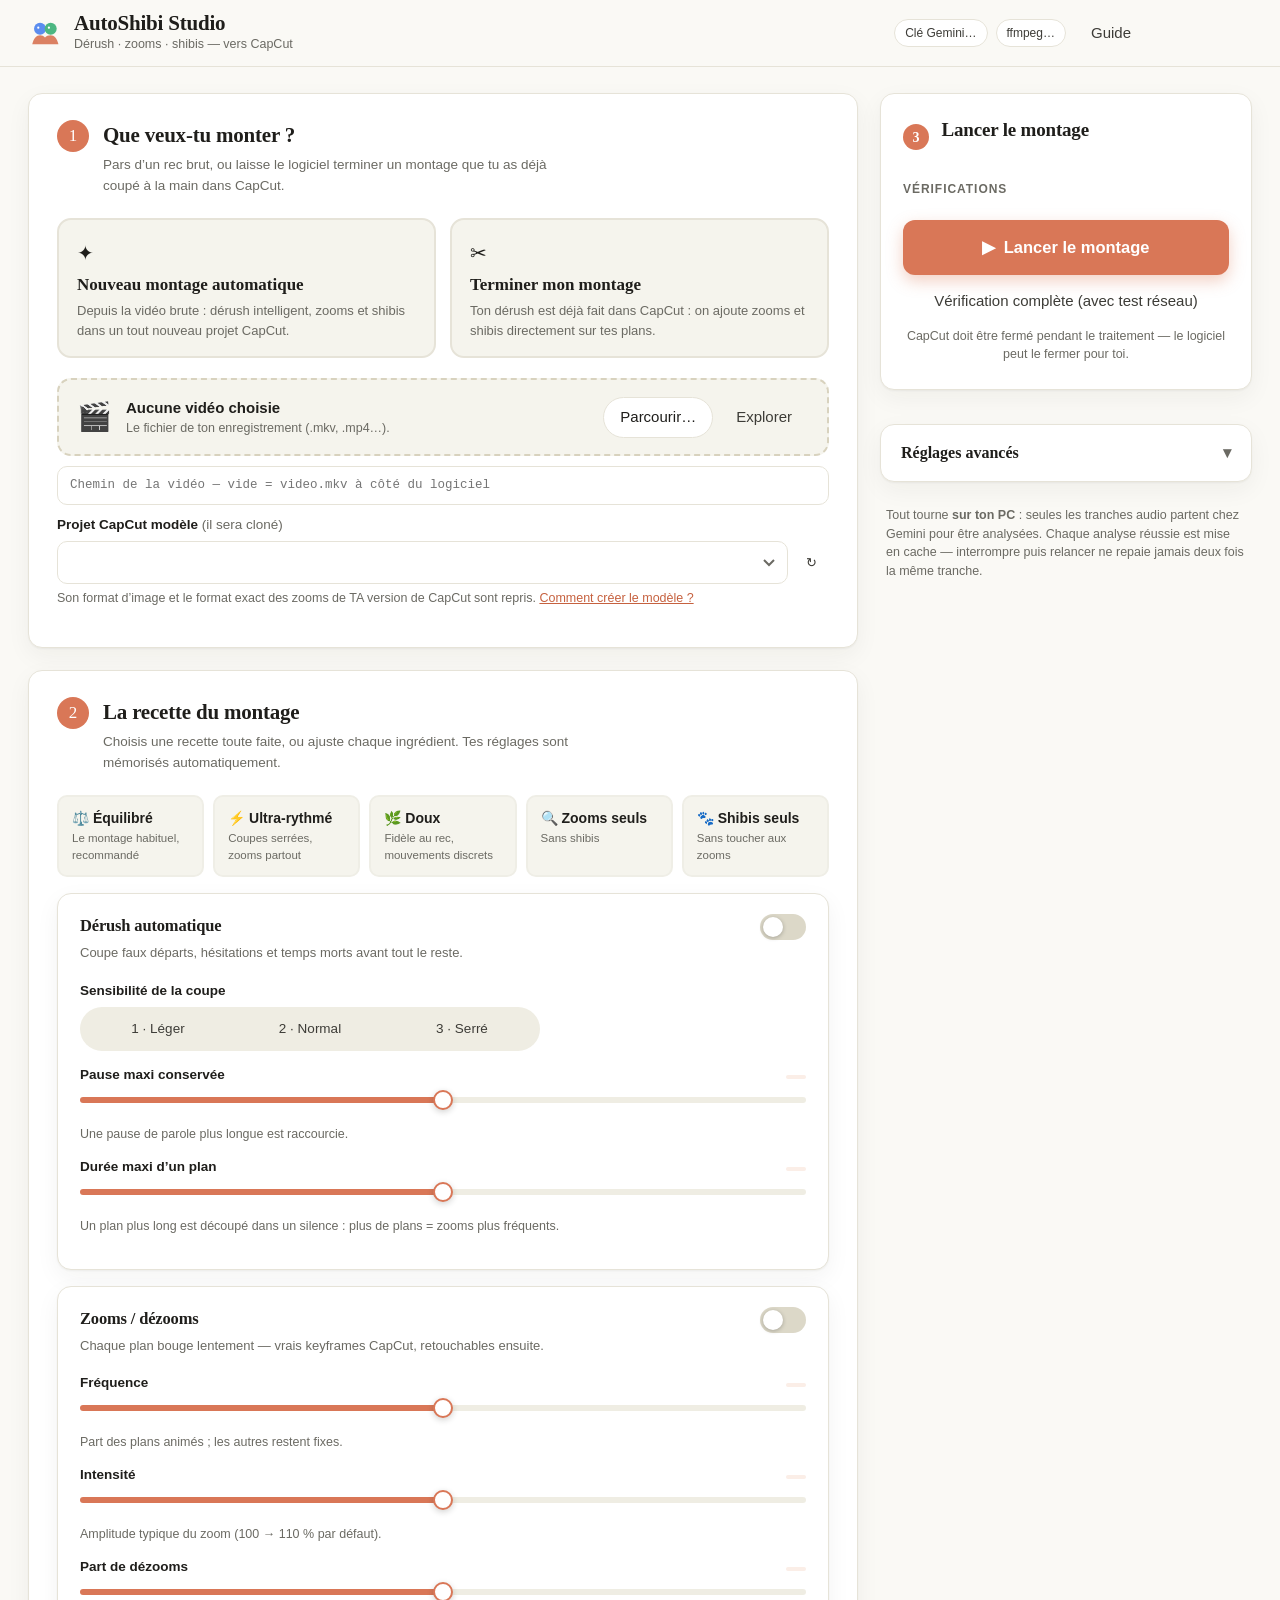
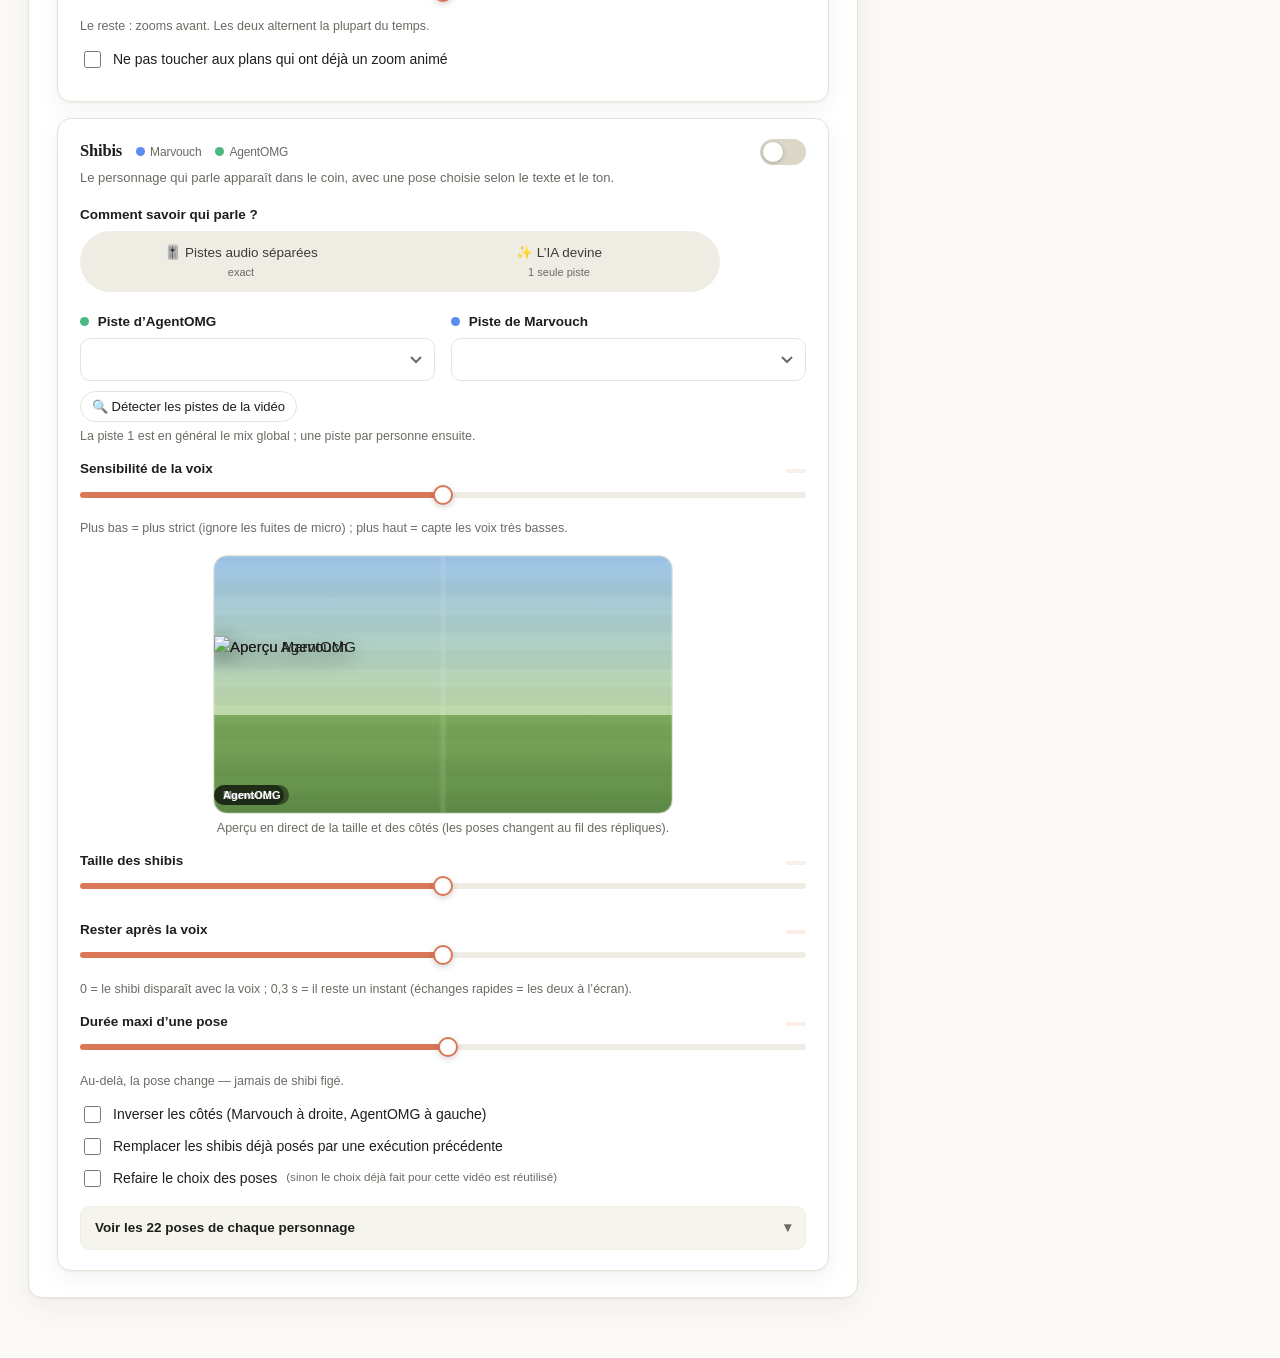
==== index.html @ b1471148 "Add files via upload" ====
<!DOCTYPE html>
<html lang="fr">
<head>
<meta charset="utf-8">
<meta name="viewport" content="width=device-width, initial-scale=1">
<title>AutoShibi Studio — Montage automatique CapCut</title>
<link rel="stylesheet" href="app.css">
</head>
<body>

<header class="topbar">
  <div class="brand">
    <div class="logo" aria-hidden="true">
      <svg viewBox="0 0 48 48" width="34" height="34">
        <circle cx="17" cy="18" r="8.5" fill="#5B8DEF"/>
        <circle cx="32" cy="18" r="8.5" fill="#4CB782"/>
        <path d="M6 40c2-9 6-13 11-13 3 0 5 1.2 7 3.4C26 28.2 28.4 27 32 27c5 0 9 4 11 13z" fill="#D97757" opacity=".92"/>
        <circle cx="14.5" cy="16.5" r="1.6" fill="#fff"/><circle cx="29.5" cy="16.5" r="1.6" fill="#fff"/>
      </svg>
    </div>
    <div>
      <h1>AutoShibi Studio</h1>
      <p>Dérush · zooms · shibis — vers CapCut</p>
    </div>
  </div>
  <div class="top-actions">
    <span id="pillDemo" class="pill pill-demo" hidden>◆ Mode démo — aperçu</span>
    <span id="pillKey" class="pill">Clé Gemini…</span>
    <span id="pillFfmpeg" class="pill">ffmpeg…</span>
    <button id="btnGuide" class="btn btn-ghost" type="button">Guide</button>
    <span id="savedHint" class="saved-hint" aria-live="polite"></span>
  </div>
</header>

<!-- ============================ VUE CONFIGURATION ============================ -->
<main id="viewSetup" class="layout">
  <div class="col-main">

    <!-- Étape 1 · Source -->
    <section class="step card-in">
      <div class="step-head"><span class="step-num">1</span>
        <div><h2>Que veux-tu monter&nbsp;?</h2>
        <p class="step-sub">Pars d’un rec brut, ou laisse le logiciel terminer un montage que tu as déjà coupé à la main dans CapCut.</p></div>
      </div>

      <div class="mode-cards" role="radiogroup" aria-label="Mode">
        <button type="button" class="mode-card" id="modeGenerate" role="radio">
          <span class="mode-ico">✦</span>
          <span class="mode-title">Nouveau montage automatique</span>
          <span class="mode-desc">Depuis la vidéo brute&nbsp;: dérush intelligent, zooms et shibis dans un tout nouveau projet CapCut.</span>
          <span class="mode-check">✓</span>
        </button>
        <button type="button" class="mode-card" id="modeEdit" role="radio">
          <span class="mode-ico">✂</span>
          <span class="mode-title">Terminer mon montage</span>
          <span class="mode-desc">Ton dérush est déjà fait dans CapCut&nbsp;: on ajoute zooms et shibis directement sur tes plans.</span>
          <span class="mode-check">✓</span>
        </button>
      </div>

      <!-- mode génération -->
      <div id="srcGenerate" class="source-panel">
        <div id="dropVideo" class="dropzone" tabindex="0">
          <div class="dz-ico">🎬</div>
          <div class="dz-body">
            <div id="videoName" class="dz-name">Aucune vidéo choisie</div>
            <div id="videoMeta" class="dz-meta">Le fichier de ton enregistrement (.mkv, .mp4…).</div>
          </div>
          <div class="dz-actions">
            <button type="button" class="btn btn-secondary" id="btnPickVideo">Parcourir…</button>
            <button type="button" class="btn btn-ghost" id="btnBrowseVideo">Explorer</button>
          </div>
        </div>
        <input id="inVideo" class="path-input mono" type="text" placeholder="Chemin de la vidéo — vide = video.mkv à côté du logiciel" spellcheck="false">
        <div class="field-row">
          <div class="field grow">
            <label for="selTemplate">Projet CapCut modèle <span class="opt">(il sera cloné)</span></label>
            <div class="with-btn"><select id="selTemplate"></select>
              <button type="button" class="btn btn-small btn-ghost" id="btnRefreshTpl" title="Rafraîchir la liste">↻</button></div>
            <p class="hint">Son format d’image et le format exact des zooms de TA version de CapCut sont repris. <a href="#" id="linkTemplateGuide">Comment créer le modèle&nbsp;?</a></p>
          </div>
        </div>
      </div>

      <!-- mode édition -->
      <div id="srcEdit" class="source-panel" hidden>
        <div class="field">
          <label>Ton projet CapCut déjà monté</label>
          <div class="with-btn">
            <input id="projSearch" type="search" placeholder="Rechercher un projet…" class="grow">
            <button type="button" class="btn btn-small btn-ghost" id="btnRefreshProjects" title="Rafraîchir la liste">↻</button>
          </div>
        </div>
        <div id="projectList" class="project-list" role="listbox" aria-label="Projets CapCut"></div>
        <p id="projectInfo" class="proj-info"></p>

        <label class="switch-row">
          <span class="switch"><input type="checkbox" id="swCopy"><span></span></span>
          <span><strong>Travailler sur une copie</strong><br><small id="copyHint">Ton projet d’origine n’est pas touché&nbsp;: le résultat est un nouveau projet «&nbsp;-AutoShibi-&nbsp;».</small></span>
        </label>

        <div class="field-row">
          <div class="field grow">
            <label for="selTemplateEdit">Projet modèle <span class="opt">(facultatif)</span></label>
            <select id="selTemplateEdit"></select>
            <p class="hint">Copie le format exact des zooms si ton projet n’a encore aucun keyframe d’échelle.</p>
          </div>
          <div class="field grow">
            <label for="inVideoEdit">Vidéo source <span class="opt">(facultatif)</span></label>
            <div class="with-btn"><input id="inVideoEdit" class="mono grow" type="text" placeholder="Vide = détectée depuis le projet" spellcheck="false">
              <button type="button" class="btn btn-small btn-secondary" id="btnPickVideoEdit">Parcourir…</button></div>
          </div>
        </div>
      </div>
    </section>

    <!-- Étape 2 · Recette -->
    <section class="step card-in">
      <div class="step-head"><span class="step-num">2</span>
        <div><h2>La recette du montage</h2>
        <p class="step-sub">Choisis une recette toute faite, ou ajuste chaque ingrédient. Tes réglages sont mémorisés automatiquement.</p></div>
      </div>

      <div id="presetRow" class="preset-row">
        <button type="button" data-preset="equilibre" class="preset"><strong>⚖️ Équilibré</strong><small>Le montage habituel, recommandé</small></button>
        <button type="button" data-preset="rythme" class="preset"><strong>⚡ Ultra-rythmé</strong><small>Coupes serrées, zooms partout</small></button>
        <button type="button" data-preset="doux" class="preset"><strong>🌿 Doux</strong><small>Fidèle au rec, mouvements discrets</small></button>
        <button type="button" data-preset="zooms" class="preset"><strong>🔍 Zooms seuls</strong><small>Sans shibis</small></button>
        <button type="button" data-preset="shibis" class="preset"><strong>🐾 Shibis seuls</strong><small>Sans toucher aux zooms</small></button>
      </div>

      <!-- Dérush -->
      <div class="card" id="cardDerush">
        <div class="card-head">
          <div><h3>Dérush automatique</h3><p>Coupe faux départs, hésitations et temps morts avant tout le reste.</p></div>
          <label class="switch"><input type="checkbox" id="swDerush"><span></span></label>
        </div>
        <div class="card-body" id="bodyDerush">
          <div class="field">
            <label>Sensibilité de la coupe</label>
            <div class="segmented" id="segLevel">
              <button type="button" data-level="1">1 · Léger</button>
              <button type="button" data-level="2">2 · Normal</button>
              <button type="button" data-level="3">3 · Serré</button>
            </div>
            <p class="hint" id="levelHint"></p>
          </div>
          <div class="slider" data-slider>
            <div class="slider-top"><label for="rgMaxPause">Pause maxi conservée</label><output id="outMaxPause"></output></div>
            <input type="range" id="rgMaxPause" min="0.2" max="1.5" step="0.05">
            <p class="hint">Une pause de parole plus longue est raccourcie.</p>
          </div>
          <div class="slider" data-slider>
            <div class="slider-top"><label for="rgMaxShot">Durée maxi d’un plan</label><output id="outMaxShot"></output></div>
            <input type="range" id="rgMaxShot" min="3" max="15" step="0.5">
            <p class="hint">Un plan plus long est découpé dans un silence&nbsp;: plus de plans = zooms plus fréquents.</p>
          </div>
        </div>
      </div>

      <!-- Zooms -->
      <div class="card">
        <div class="card-head">
          <div><h3>Zooms / dézooms</h3><p>Chaque plan bouge lentement — vrais keyframes CapCut, retouchables ensuite.</p></div>
          <label class="switch"><input type="checkbox" id="swZoom"><span></span></label>
        </div>
        <div class="card-body" id="bodyZoom">
          <div class="slider" data-slider>
            <div class="slider-top"><label for="rgZoomCoverage">Fréquence</label><output id="outZoomCoverage"></output></div>
            <input type="range" id="rgZoomCoverage" min="0" max="1" step="0.05">
            <p class="hint">Part des plans animés&nbsp;; les autres restent fixes.</p>
          </div>
          <div class="slider" data-slider>
            <div class="slider-top"><label for="rgZoomIntensity">Intensité</label><output id="outZoomIntensity"></output></div>
            <input type="range" id="rgZoomIntensity" min="0" max="2" step="0.1">
            <p class="hint">Amplitude typique du zoom (100&nbsp;→&nbsp;110&nbsp;% par défaut).</p>
          </div>
          <div class="slider" data-slider>
            <div class="slider-top"><label for="rgZoomOut">Part de dézooms</label><output id="outZoomOut"></output></div>
            <input type="range" id="rgZoomOut" min="0" max="1" step="0.05">
            <p class="hint">Le reste&nbsp;: zooms avant. Les deux alternent la plupart du temps.</p>
          </div>
          <label class="check-row" id="rowKeepZoom"><input type="checkbox" id="chkKeepZoom"> Ne pas toucher aux plans qui ont déjà un zoom animé</label>
        </div>
      </div>

      <!-- Shibis -->
      <div class="card">
        <div class="card-head">
          <div><h3>Shibis <span class="who"><i class="dot dot-bleu"></i>Marvouch</span> <span class="who"><i class="dot dot-vert"></i>AgentOMG</span></h3>
          <p>Le personnage qui parle apparaît dans le coin, avec une pose choisie selon le texte et le ton.</p></div>
          <label class="switch"><input type="checkbox" id="swShibi"><span></span></label>
        </div>
        <div class="card-body" id="bodyShibi">
          <div class="field">
            <label>Comment savoir qui parle&nbsp;?</label>
            <div class="segmented grow" id="segSource">
              <button type="button" data-source="tracks">🎚️ Pistes audio séparées <small>exact</small></button>
              <button type="button" data-source="ai">✨ L’IA devine <small>1 seule piste</small></button>
            </div>
          </div>

          <div id="tracksPanel">
            <div class="field-row">
              <div class="field grow"><label for="selTrackOmg"><i class="dot dot-vert"></i> Piste d’AgentOMG</label>
                <select id="selTrackOmg"></select></div>
              <div class="field grow"><label for="selTrackMarv"><i class="dot dot-bleu"></i> Piste de Marvouch</label>
                <select id="selTrackMarv"></select></div>
            </div>
            <button type="button" class="btn btn-secondary btn-small" id="btnDetectTracks">🔍 Détecter les pistes de la vidéo</button>
            <div id="trackLevels" class="track-levels"></div>
            <p class="hint" id="tracksHint">La piste 1 est en général le mix global&nbsp;; une piste par personne ensuite.</p>
            <div class="slider" data-slider>
              <div class="slider-top"><label for="rgVad">Sensibilité de la voix</label><output id="outVad"></output></div>
              <input type="range" id="rgVad" min="12" max="40" step="1">
              <p class="hint">Plus bas = plus strict (ignore les fuites de micro)&nbsp;; plus haut = capte les voix très basses.</p>
            </div>
          </div>

          <div class="stage-wrap">
            <div class="stage" id="stage">
              <div class="stage-game"></div>
              <img id="stageMarv" class="stage-shibi" alt="Aperçu Marvouch">
              <img id="stageOmg" class="stage-shibi" alt="Aperçu AgentOMG">
              <span class="stage-name" id="stageNameMarv">Marvouch</span>
              <span class="stage-name" id="stageNameOmg">AgentOMG</span>
            </div>
            <p class="hint center">Aperçu en direct de la taille et des côtés (les poses changent au fil des répliques).</p>
          </div>

          <div class="slider" data-slider>
            <div class="slider-top"><label for="rgShibiScale">Taille des shibis</label><output id="outShibiScale"></output></div>
            <input type="range" id="rgShibiScale" min="0.5" max="1.5" step="0.05">
          </div>
          <div class="slider" data-slider>
            <div class="slider-top"><label for="rgLinger">Rester après la voix</label><output id="outLinger"></output></div>
            <input type="range" id="rgLinger" min="0" max="1" step="0.05">
            <p class="hint">0 = le shibi disparaît avec la voix&nbsp;; 0,3&nbsp;s = il reste un instant (échanges rapides = les deux à l’écran).</p>
          </div>
          <div class="slider" data-slider>
            <div class="slider-top"><label for="rgMaxHold">Durée maxi d’une pose</label><output id="outMaxHold"></output></div>
            <input type="range" id="rgMaxHold" min="1.5" max="8" step="0.1">
            <p class="hint">Au-delà, la pose change — jamais de shibi figé.</p>
          </div>
          <label class="check-row"><input type="checkbox" id="chkSwap"> Inverser les côtés (Marvouch à droite, AgentOMG à gauche)</label>
          <label class="check-row" id="rowReplace"><input type="checkbox" id="chkReplace"> Remplacer les shibis déjà posés par une exécution précédente</label>
          <label class="check-row"><input type="checkbox" id="chkRepick"> Refaire le choix des poses <small class="opt">(sinon le choix déjà fait pour cette vidéo est réutilisé)</small></label>

          <details class="accordion" id="galleryDetails">
            <summary>Voir les 22 poses de chaque personnage</summary>
            <div class="gallery-block"><h4><i class="dot dot-vert"></i> AgentOMG</h4><div id="galleryOmg" class="gallery"></div></div>
            <div class="gallery-block"><h4><i class="dot dot-bleu"></i> Marvouch</h4><div id="galleryMarv" class="gallery"></div></div>
          </details>
        </div>
      </div>
    </section>
  </div>

  <!-- Colonne de lancement -->
  <aside class="col-side">
    <div class="launch card-in">
      <h2><span class="step-num small">3</span> Lancer le montage</h2>
      <ul id="sumLines" class="sum-lines"></ul>
      <div id="estimateBox" class="estimate"></div>
      <h3 class="mini-title">Vérifications</h3>
      <ul id="preflightList" class="preflight"></ul>
      <button type="button" id="btnRun" class="btn btn-primary btn-big">▶&ensp;Lancer le montage</button>
      <button type="button" id="btnCheck" class="btn btn-ghost w_full">Vérification complète (avec test réseau)</button>
      <p class="hint center">CapCut doit être fermé pendant le traitement — le logiciel peut le fermer pour toi.</p>
    </div>

    <details class="card advanced card-in" id="advancedCard">
      <summary>Réglages avancés</summary>
      <div class="adv-body">
        <div class="field">
          <label for="inApiKey">Clé API Gemini</label>
          <div class="with-btn"><input id="inApiKey" class="grow mono" type="password" placeholder="Colle ta clé (aistudio.google.com/apikey)" autocomplete="off">
            <button type="button" class="btn btn-small btn-ghost" id="btnShowKey">Afficher</button></div>
          <p class="hint" id="keyHint">Enregistrée dans .env sur ton PC uniquement, jamais envoyée ailleurs qu’à Google.</p>
        </div>
        <div class="field">
          <label for="inProjectsDir">Dossier des projets CapCut</label>
          <div class="with-btn"><input id="inProjectsDir" class="grow mono" type="text" placeholder="Vide = détecté automatiquement" spellcheck="false">
            <button type="button" class="btn btn-small btn-secondary" id="btnPickDir">Parcourir…</button></div>
          <p class="hint" id="projectsDirHint"></p>
        </div>
        <div class="slider" data-slider>
          <div class="slider-top"><label for="rgWorkers">Requêtes Gemini en parallèle</label><output id="outWorkers"></output></div>
          <input type="range" id="rgWorkers" min="1" max="6" step="1">
          <p class="hint">Plus = plus vite. Baisse si Gemini répond «&nbsp;429 / quota&nbsp;».</p>
        </div>
        <label class="check-row"><input type="checkbox" id="chkClose"> Fermer CapCut automatiquement</label>
        <label class="check-row"><input type="checkbox" id="chkOpen"> Rouvrir CapCut à la fin</label>
        <label class="check-row"><input type="checkbox" id="chkFresh"> Tout refaire <small class="opt">(vider le cache de cette vidéo au lancement)</small></label>
        <div class="adv-actions">
          <button type="button" class="btn btn-small btn-secondary" id="btnClearCache">Vider le cache de la vidéo</button>
          <button type="button" class="btn btn-small btn-ghost" id="btnOpenBase">Ouvrir le dossier du logiciel</button>
        </div>
      </div>
    </details>

    <p class="footnote">Tout tourne <strong>sur ton PC</strong>&nbsp;: seules les tranches audio partent chez Gemini pour être analysées. Chaque analyse réussie est mise en cache — interrompre puis relancer ne repaie jamais deux fois la même tranche.</p>
  </aside>
</main>

<!-- ============================ VUE EXÉCUTION ============================ -->
<main id="viewRun" class="layout run-layout" hidden>
  <div class="col-main">
    <section class="step">
      <div class="run-head">
        <div>
          <h2 id="runTitle">Montage en cours…</h2>
          <p class="step-sub" id="runSubtitle">Tu peux laisser travailler&nbsp;: ferme même l’onglet, le montage continue.</p>
        </div>
        <div class="run-chips">
          <span class="chip">⏱ <b id="chipElapsed">0:00</b></span>
          <span class="chip" id="chipEtaWrap">Reste <b id="chipEta">~</b></span>
          <span class="chip"><i id="liveDot" class="live-dot"></i><b id="chipActivity">en direct</b></span>
        </div>
      </div>

      <div class="big-progress"><div id="bigBar" class="big-bar"></div><span id="bigPct">0&nbsp;%</span></div>
      <ol id="stageList" class="stages"></ol>

      <div id="donePanel" class="done-panel" hidden>
        <svg class="check-anim" viewBox="0 0 52 52"><circle cx="26" cy="26" r="24"/><path d="M15 27l7.5 7.5L37 19"/></svg>
        <h3 id="doneTitle">Montage terminé 🎉</h3>
        <p id="doneText"></p>
        <div id="doneStats" class="stats-grid"></div>
        <div class="done-actions">
          <button type="button" class="btn btn-primary" id="btnOpenCapcutDone">Ouvrir CapCut</button>
          <button type="button" class="btn btn-secondary" id="btnOpenProjectDone">Ouvrir le dossier du projet</button>
          <button type="button" class="btn btn-ghost" id="btnAgainDone">Nouveau montage</button>
        </div>
      </div>

      <div id="errorPanel" class="error-panel" hidden>
        <h3 id="errorTitle">Ça s’est arrêté</h3>
        <p id="errorText"></p>
        <p class="hint">Rien n’est perdu&nbsp;: tout ce qui a déjà été analysé est en cache. Corrige le souci puis relance, ça reprend là où ça s’est arrêté.</p>
        <details class="accordion"><summary>Détail technique</summary><pre id="errorDetail" class="mono"></pre></details>
        <div class="done-actions">
          <button type="button" class="btn btn-primary" id="btnRetry">↩ Revenir aux réglages et réessayer</button>
        </div>
      </div>

      <div class="run-actions">
        <button type="button" class="btn btn-danger" id="btnCancel">■&ensp;Arrêter</button>
        <button type="button" class="btn btn-ghost" id="btnBackSetup" hidden>← Revenir aux réglages</button>
        <span class="hint" id="cancelHint">Arrêter est propre&nbsp;: le travail déjà fait est conservé en cache.</span>
      </div>
    </section>
  </div>

  <aside class="col-side">
    <div class="card side-card">
      <h3>En ce moment</h3>
      <ul id="liveTasks" class="live-tasks"></ul>
      <p class="hint" id="noTaskHint">Les appels à Gemini et les traitements ffmpeg en cours s’affichent ici, avec leur chronomètre.</p>
    </div>
    <div class="card side-card journal-card">
      <div class="journal-head">
        <h3>Journal</h3>
        <label class="check-row tiny"><input type="checkbox" id="chkAutoscroll" checked> Suivre</label>
        <button type="button" class="btn btn-ghost btn-small" id="btnCopyLog">Copier</button>
      </div>
      <div id="journal" class="journal"></div>
    </div>
  </aside>
</main>

<!-- ============================ MODALES ============================ -->
<div id="browseModal" class="modal-back" hidden>
  <div class="modal" role="dialog" aria-label="Choisir un fichier vidéo">
    <div class="modal-head"><h3>Choisir la vidéo du rec</h3><button class="btn btn-ghost btn-small modal-x" data-close>✕</button></div>
    <div id="browseRoots" class="browse-roots"></div>
    <div class="browse-path"><button type="button" class="btn btn-small btn-ghost" id="btnBrowseUp">↑ Dossier parent</button><span id="browsePath" class="mono"></span></div>
    <div id="browseList" class="browse-list"></div>
    <div class="modal-foot"><span class="hint">Clique un dossier pour l’ouvrir, une vidéo pour la choisir.</span>
      <button type="button" class="btn btn-secondary" data-close>Annuler</button></div>
  </div>
</div>

<div id="helpModal" class="modal-back" hidden>
  <div class="modal guide" role="dialog" aria-label="Guide">
    <div class="modal-head"><h3>Guide rapide</h3><button class="btn btn-ghost btn-small modal-x" data-close>✕</button></div>
    <div class="guide-body">
      <h4>Le projet CapCut « modèle » (une seule fois, ≈ 3 minutes)</h4>
      <p>Le logiciel clone ce projet&nbsp;: il y reprend le format d’image et surtout <strong>le format exact des keyframes de TA version de CapCut</strong>. Sans lui, pas de zooms animés fiables.</p>
      <ol>
        <li>CapCut → nouveau projet, choisis le <strong>format voulu</strong> (16:9, 9:16…).</li>
        <li>Importe n’importe quelle vidéo, pose-la sur la piste principale <strong>en un seul clip, sans coupe</strong>.</li>
        <li>Sélectionne le clip, active le keyframe «&nbsp;Échelle&nbsp;»&nbsp;: au début un keyframe à <strong>100&nbsp;%</strong>, à la fin une échelle de <strong>110&nbsp;%</strong>.</li>
        <li>Nomme le projet <strong>AutoShibi-V4</strong>.</li>
        <li>Reviens à l’accueil et <strong>ferme CapCut</strong>.</li>
      </ol>
      <h4>Les deux modes</h4>
      <p><strong>Nouveau montage</strong>&nbsp;: dérush + zooms + shibis depuis le rec brut, dans un nouveau projet cloné du modèle.<br>
      <strong>Terminer mon montage</strong>&nbsp;: tu as déjà coupé à la main dans CapCut — on ajoute zooms et shibis sur TES plans (même en désordre), sur 2 nouvelles pistes, avec sauvegarde avant. Relancer remplace les anciens shibis.</p>
      <h4>Qui parle&nbsp;?</h4>
      <p>Avec les <strong>pistes audio séparées</strong> de ton rec (une par personne), le logiciel <em>sait</em> qui parle — aucun shibi inversé, et les deux s’affichent ensemble quand ils parlent en même temps. Sans pistes séparées, Gemini devine (moins fiable).</p>
      <h4>Si quelque chose coince</h4>
      <ul>
        <li><strong>Zooms figés</strong> → le modèle n’a pas son keyframe d’exemple (étape 3 ci-dessus).</li>
        <li><strong>Shibis inversés</strong> → échange les numéros de pistes des deux personnages.</li>
        <li><strong>Un shibi sans voix</strong> → fuite du micro voisin&nbsp;: baisse «&nbsp;Sensibilité de la voix&nbsp;» (ex. 20). Voix douce manquée&nbsp;: monte-la (ex. 30).</li>
        <li><strong>429 / quota Gemini</strong> → le logiciel patiente et change de modèle tout seul&nbsp;; tu peux aussi baisser les requêtes parallèles (Avancé).</li>
        <li><strong>Annuler une modification</strong> → recopie les fichiers du dossier <span class="mono">_autoshibi_backups</span> dans le projet (CapCut fermé), ou travaille sur une copie.</li>
      </ul>
    </div>
    <div class="modal-foot"><span></span><button type="button" class="btn btn-primary" data-close>Compris&nbsp;!</button></div>
  </div>
</div>

<div id="toasts" class="toasts" aria-live="polite"></div>

<script src="app.js"></script>
</body>
</html>
---- app.css ----
/* AutoShibi Studio 2 — thème clair « Claude » : crème chaud, clay, serif éditorial */
:root{
  --bg:#FAF9F5; --surface:#FFFFFF; --surface-2:#F5F4ED; --surface-3:#EFEDE3;
  --ink:#1F1E1B; --ink-2:#3D3C37; --muted:#6B6A63; --line:#E6E3D8; --line-soft:#EFEEE6;
  --accent:#D97757; --accent-2:#C6613F; --accent-soft:#FBEEE7;
  --ok:#2F7D4F; --ok-soft:#E9F4ED; --warn:#A9711A; --warn-soft:#FBF3E0;
  --err:#B3261E; --err-soft:#FBECEA;
  --bleu:#5B8DEF; --vert:#4CB782;
  --radius:14px; --radius-s:10px;
  --shadow:0 1px 2px rgba(31,30,27,.05), 0 8px 24px rgba(31,30,27,.05);
  --shadow-lg:0 12px 40px rgba(31,30,27,.14);
  --serif:"Iowan Old Style", Georgia, "Times New Roman", serif;
  --sans:-apple-system, "Segoe UI", Roboto, "Helvetica Neue", Arial, sans-serif;
  --mono:ui-monospace, "Cascadia Code", Consolas, "SF Mono", monospace;
  --shibi-scale:1;
}
*{box-sizing:border-box}
html{scroll-behavior:smooth}
body{margin:0;background:var(--bg);color:var(--ink);font-family:var(--sans);font-size:15px;line-height:1.5;
  -webkit-font-smoothing:antialiased}
h1,h2,h3{font-family:var(--serif);font-weight:600;letter-spacing:-.01em;margin:0}
h2{font-size:21px} h3{font-size:16.5px}
p{margin:4px 0}
button,input,select,textarea{font:inherit;color:inherit}
.mono{font-family:var(--mono);font-size:12.5px}
a{color:var(--accent-2)}
[hidden]{display:none !important}
.opt{color:var(--muted);font-weight:400}
.hint{color:var(--muted);font-size:12.5px;line-height:1.45;margin-top:5px}
.hint.center{text-align:center}
::selection{background:#F3D9CE}

/* ---------- barre supérieure ---------- */
.topbar{position:sticky;top:0;z-index:40;display:flex;justify-content:space-between;align-items:center;gap:16px;
  padding:12px 28px;background:rgba(250,249,245,.88);backdrop-filter:blur(10px);border-bottom:1px solid var(--line)}
.brand{display:flex;gap:12px;align-items:center}
.logo{display:flex}
.brand h1{font-size:21px;line-height:1.1}
.brand p{margin:0;color:var(--muted);font-size:12.5px}
.top-actions{display:flex;gap:8px;align-items:center;flex-wrap:wrap;justify-content:flex-end}
.pill{font-size:12px;padding:4px 10px;border:1px solid var(--line);border-radius:999px;background:var(--surface);color:var(--ink-2)}
.pill.ok{border-color:#BFE0CC;background:var(--ok-soft);color:var(--ok)}
.pill.ko{border-color:#F2C4C0;background:var(--err-soft);color:var(--err)}
.pill-demo{border-color:#EBD3B8;background:#FDF6E9;color:#8A5A13}
.saved-hint{font-size:12px;color:var(--ok);opacity:0;transition:opacity .4s;min-width:96px;text-align:right}
.saved-hint.show{opacity:1}

/* ---------- boutons ---------- */
.btn{display:inline-flex;align-items:center;justify-content:center;gap:6px;border:1px solid transparent;
  border-radius:999px;padding:8px 16px;cursor:pointer;background:var(--surface);font-weight:500;
  transition:transform .12s ease, background .15s, box-shadow .15s, border-color .15s;text-decoration:none}
.btn:hover{transform:translateY(-1px)}
.btn:active{transform:translateY(0)}
.btn:disabled{opacity:.5;cursor:not-allowed;transform:none}
.btn-primary{background:var(--accent);color:#fff;box-shadow:0 6px 16px rgba(217,119,87,.35)}
.btn-primary:hover{background:var(--accent-2)}
.btn-secondary{background:var(--surface);border-color:var(--line)}
.btn-secondary:hover{background:var(--surface-2)}
.btn-ghost{background:transparent;color:var(--ink-2)}
.btn-ghost:hover{background:var(--surface-3)}
.btn-danger{background:var(--err-soft);color:var(--err);border-color:#F2C4C0}
.btn-danger:hover{background:#F8DCD9}
.btn-big{width:100%;padding:14px 20px;font-size:16.5px;font-weight:600;border-radius:12px;margin-top:14px}
.btn-small{padding:5px 11px;font-size:13px}
.w_full{width:100%;margin-top:6px}

/* ---------- mise en page ---------- */
.layout{display:grid;grid-template-columns:minmax(0,1fr) 372px;gap:22px;max-width:1280px;
  margin:0 auto;padding:26px 28px 60px;align-items:start}
.col-main{display:flex;flex-direction:column;gap:22px;min-width:0}
.col-side{display:flex;flex-direction:column;gap:18px;position:sticky;top:84px}
@media (max-width:1020px){.layout{grid-template-columns:1fr}.col-side{position:static}}
.step,.launch,.card{background:var(--surface);border:1px solid var(--line);border-radius:var(--radius);
  box-shadow:var(--shadow)}
.step{padding:26px 28px}
@keyframes rise{from{opacity:0;transform:translateY(10px)}to{opacity:1;transform:none}}
.card-in{animation:rise .55s ease both}
.col-main .step:nth-child(2){animation-delay:.08s}
.col-side .card-in:nth-child(2){animation-delay:.14s}
.step-head{display:flex;gap:14px;margin-bottom:18px}
.step-num{flex:none;width:32px;height:32px;border-radius:50%;background:var(--accent);color:#fff;
  display:flex;align-items:center;justify-content:center;font-family:var(--serif);font-size:17px}
.step-num.small{width:26px;height:26px;font-size:14px;display:inline-flex;vertical-align:-6px;margin-right:8px}
.step-sub{color:var(--muted);font-size:13.5px;max-width:62ch}

/* ---------- modes ---------- */
.mode-cards{display:grid;grid-template-columns:1fr 1fr;gap:14px;margin-bottom:20px}
@media (max-width:700px){.mode-cards{grid-template-columns:1fr}}
.mode-card{position:relative;text-align:left;background:var(--surface-2);border:2px solid var(--line);
  border-radius:var(--radius);padding:18px 18px 16px;cursor:pointer;display:flex;flex-direction:column;gap:4px;
  transition:border-color .18s, background .18s, transform .15s}
.mode-card:hover{transform:translateY(-2px);border-color:#D8D2BE}
.mode-card.active{border-color:var(--accent);background:var(--accent-soft)}
.mode-ico{font-size:20px}
.mode-title{font-family:var(--serif);font-size:17px;font-weight:600}
.mode-desc{color:var(--muted);font-size:13px}
.mode-check{position:absolute;top:12px;right:12px;width:24px;height:24px;border-radius:50%;background:var(--accent);
  color:#fff;display:flex;align-items:center;justify-content:center;font-size:14px;opacity:0;transform:scale(.5);
  transition:all .2s cubic-bezier(.34,1.56,.64,1)}
.mode-card.active .mode-check{opacity:1;transform:scale(1)}
.source-panel{animation:rise .35s ease both}

/* ---------- dropzone vidéo ---------- */
.dropzone{display:flex;gap:14px;align-items:center;border:2px dashed #D8D2BE;border-radius:var(--radius);
  padding:16px 18px;background:var(--surface-2);transition:border-color .15s, background .15s;cursor:pointer}
.dropzone:hover,.dropzone:focus-visible{border-color:var(--accent);background:var(--accent-soft);outline:none}
.dz-ico{font-size:28px}
.dz-body{flex:1;min-width:0}
.dz-name{font-weight:600;overflow:hidden;text-overflow:ellipsis;white-space:nowrap}
.dz-meta{color:var(--muted);font-size:12.5px}
.dz-actions{display:flex;gap:6px;flex-wrap:wrap}
.path-input{width:100%;margin-top:10px}

/* ---------- champs ---------- */
input[type=text],input[type=search],input[type=password],select{
  background:var(--surface);border:1px solid var(--line);border-radius:var(--radius-s);padding:9px 12px;
  transition:border-color .15s, box-shadow .15s;min-width:0}
input[type=text]:focus,input[type=search]:focus,input[type=password]:focus,select:focus{
  outline:none;border-color:var(--accent);box-shadow:0 0 0 3px rgba(217,119,87,.18)}
select{appearance:none;background-image:url("data:image/svg+xml,%3Csvg xmlns='http://www.w3.org/2000/svg' width='12' height='8'%3E%3Cpath d='M1 1l5 5 5-5' fill='none' stroke='%236B6A63' stroke-width='2'/%3E%3C/svg%3E");
  background-repeat:no-repeat;background-position:right 12px center;padding-right:34px;width:100%;cursor:pointer}
.field{margin:10px 0}
.field label{display:block;font-weight:600;font-size:13.5px;margin-bottom:6px}
.field input{width:100%}
.field-row{display:flex;gap:16px;flex-wrap:wrap}
.field.grow,.with-btn .grow{flex:1}
.with-btn{display:flex;gap:6px;align-items:stretch}
.with-btn select,.with-btn input{flex:1}

/* projets */
.project-list{display:flex;flex-direction:column;gap:8px;max-height:264px;overflow:auto;margin-top:6px;padding:2px}
.proj-item{display:flex;justify-content:space-between;gap:12px;align-items:center;text-align:left;width:100%;
  background:var(--surface-2);border:2px solid var(--line-soft);border-radius:var(--radius-s);padding:10px 14px;
  cursor:pointer;transition:border-color .15s, background .15s}
.proj-item:hover{border-color:#D8D2BE}
.proj-item.active{border-color:var(--accent);background:var(--accent-soft)}
.proj-item .p-name{font-weight:600;overflow:hidden;text-overflow:ellipsis;white-space:nowrap}
.proj-item .p-date{color:var(--muted);font-size:12px;flex:none}
.proj-info{margin-top:10px;font-size:13.5px;background:var(--ok-soft);border:1px solid #CFE8D8;color:#235C3B;
  border-radius:var(--radius-s);padding:9px 12px}
.proj-info.warn{background:var(--warn-soft);border-color:#EBD9AE;color:#7A5510}
.proj-info:empty{display:none}
.empty-list{color:var(--muted);text-align:center;padding:18px;font-size:13.5px}

/* switches & checks */
.switch{position:relative;display:inline-flex;flex:none;cursor:pointer}
.switch input{opacity:0;width:0;height:0;position:absolute}
.switch span{width:46px;height:26px;border-radius:999px;background:#DCD8C8;transition:background .2s;position:relative}
.switch span::after{content:"";position:absolute;top:3px;left:3px;width:20px;height:20px;border-radius:50%;
  background:#fff;box-shadow:0 1px 4px rgba(0,0,0,.25);transition:left .22s cubic-bezier(.34,1.4,.64,1)}
.switch input:checked+span{background:var(--accent)}
.switch input:checked+span::after{left:23px}
.switch input:focus-visible+span{box-shadow:0 0 0 3px rgba(217,119,87,.3)}
.switch-row{display:flex;gap:12px;align-items:flex-start;background:var(--surface-2);border:1px solid var(--line-soft);
  border-radius:var(--radius-s);padding:12px 14px;margin:14px 0;cursor:pointer;font-size:14px}
.switch-row small{color:var(--muted)}
.check-row{display:flex;gap:9px;align-items:flex-start;cursor:pointer;margin:10px 0;font-size:14px}
.check-row input{width:17px;height:17px;margin-top:2px;accent-color:var(--accent);flex:none}
.check-row.tiny{font-size:12.5px;margin:0;align-items:center}
.check-row.tiny input{width:14px;height:14px;margin:0}

/* ---------- cartes ingrédients ---------- */
.card{padding:20px 22px;margin-top:16px}
.card-head{display:flex;justify-content:space-between;gap:16px;align-items:flex-start}
.card-head p{color:var(--muted);font-size:13px}
.card-body{margin-top:14px;animation:rise .3s ease both}
.card.off .card-body{opacity:.42;pointer-events:none;filter:saturate(.4)}
.card-body{transition:opacity .25s}
.who{font-size:12px;color:var(--muted);margin-left:10px;font-weight:400;font-family:var(--sans)}
.dot{display:inline-block;width:9px;height:9px;border-radius:50%;margin-right:5px;vertical-align:baseline}
.dot-bleu{background:var(--bleu)} .dot-vert{background:var(--vert)}

.preset-row{display:grid;grid-template-columns:repeat(auto-fit,minmax(128px,1fr));gap:9px;margin-bottom:6px}
.preset{display:flex;flex-direction:column;gap:1px;text-align:left;background:var(--surface-2);border:2px solid var(--line-soft);
  border-radius:var(--radius-s);padding:11px 13px;cursor:pointer;transition:all .15s}
.preset strong{font-size:14px}.preset small{color:var(--muted);font-size:11.5px}
.preset:hover{border-color:#D8D2BE;transform:translateY(-1px)}
.preset.active{border-color:var(--accent);background:var(--accent-soft)}

.segmented{display:flex;background:var(--surface-3);border-radius:999px;padding:4px;gap:4px;max-width:460px}
.segmented.grow{max-width:640px}
.segmented button{flex:1;border:0;background:transparent;border-radius:999px;padding:8px 10px;cursor:pointer;
  font-weight:500;font-size:13.5px;color:var(--ink-2);transition:all .18s}
.segmented button small{display:block;font-size:11px;color:var(--muted);font-weight:400}
.segmented button.active{background:var(--surface);color:var(--ink);box-shadow:0 2px 8px rgba(31,30,27,.12)}

/* sliders */
.slider{margin:14px 0}
.slider-top{display:flex;justify-content:space-between;align-items:baseline}
.slider-top label{font-weight:600;font-size:13.5px}
.slider output{font-weight:700;color:var(--accent-2);font-size:13.5px;background:var(--accent-soft);
  border-radius:999px;padding:2px 10px}
input[type=range]{-webkit-appearance:none;appearance:none;width:100%;height:26px;background:transparent;cursor:pointer;margin:2px 0}
input[type=range]::-webkit-slider-runnable-track{height:6px;border-radius:999px;
  background:linear-gradient(to right,var(--accent) var(--fill,50%),var(--surface-3) var(--fill,50%))}
input[type=range]::-webkit-slider-thumb{-webkit-appearance:none;width:20px;height:20px;margin-top:-7px;border-radius:50%;
  background:#fff;border:2px solid var(--accent);box-shadow:0 2px 6px rgba(31,30,27,.2);transition:transform .12s}
input[type=range]:active::-webkit-slider-thumb{transform:scale(1.2)}
input[type=range]::-moz-range-track{height:6px;border-radius:999px;background:var(--surface-3)}
input[type=range]::-moz-range-progress{height:6px;border-radius:999px;background:var(--accent)}
input[type=range]::-moz-range-thumb{width:16px;height:16px;border-radius:50%;background:#fff;border:2px solid var(--accent)}

/* pistes */
.track-levels{display:flex;flex-direction:column;gap:7px;margin-top:12px}
.track-levels:empty{display:none}
.tl-row{display:grid;grid-template-columns:150px 1fr 128px;gap:10px;align-items:center;font-size:12.5px}
.tl-bar{height:10px;background:var(--surface-3);border-radius:999px;overflow:hidden}
.tl-fill{display:block;height:100%;border-radius:999px;background:linear-gradient(90deg,#E9B44C,var(--accent));width:0;transition:width .8s ease}
.tl-fill.voice{background:linear-gradient(90deg,#7FB3F7,var(--bleu))}
@keyframes shimmer{from{background-position:200% 0}to{background-position:-200% 0}}
.skeleton{height:14px;border-radius:7px;margin:8px 0;
  background:linear-gradient(90deg,var(--surface-3) 25%,#F8F7F1 50%,var(--surface-3) 75%);background-size:200% 100%;
  animation:shimmer 1.3s infinite}

/* aperçu scène shibi */
.stage-wrap{margin:18px auto 4px;max-width:460px}
.stage{position:relative;aspect-ratio:16/9;border-radius:var(--radius);overflow:hidden;border:1px solid var(--line);
  background:linear-gradient(180deg,#9DC4E8 0%,#BFD9A8 62%,#7CA95C 62%,#5E8C46 100%);box-shadow:inset 0 0 0 1px rgba(255,255,255,.2)}
.stage-game{position:absolute;inset:0;opacity:.5;
  background:
   linear-gradient(90deg,transparent 49%,rgba(255,255,255,.25) 50%,transparent 51%),
   repeating-linear-gradient(0deg,rgba(0,0,0,.05) 0 18px,transparent 18px 36px)}
.stage-shibi{position:absolute;bottom:-3%;height:calc(72% * var(--shibi-scale));max-height:96%;
  transition:height .35s ease, left .6s cubic-bezier(.4,0,.2,1), right .6s cubic-bezier(.4,0,.2,1), opacity .3s;
  filter:drop-shadow(0 6px 10px rgba(0,0,0,.35));object-fit:contain}
.stage-name{position:absolute;bottom:8px;font-size:11px;font-weight:700;color:#fff;background:rgba(0,0,0,.45);
  padding:2px 9px;border-radius:999px;transition:left .6s cubic-bezier(.4,0,.2,1), right .6s cubic-bezier(.4,0,.2,1)}

/* galerie */
.accordion{border:1px solid var(--line-soft);border-radius:var(--radius-s);background:var(--surface-2);margin-top:16px}
.accordion>summary{cursor:pointer;padding:11px 14px;font-weight:600;font-size:13.5px;list-style:none}
.accordion>summary::-webkit-details-marker{display:none}
.accordion>summary::after{content:"▾";float:right;color:var(--muted);transition:transform .2s}
.accordion[open]>summary::after{transform:rotate(180deg)}
.gallery-block{padding:4px 14px 12px}
.gallery-block h4{margin:8px 0;font-size:13.5px}
.gallery{display:grid;grid-template-columns:repeat(auto-fill,minmax(62px,1fr));gap:7px}
.gallery figure{margin:0;text-align:center;background:var(--surface);border:1px solid var(--line-soft);border-radius:8px;padding:4px}
.gallery img{width:100%;aspect-ratio:1;object-fit:contain}
.gallery figcaption{font-size:11px;color:var(--muted)}

/* ---------- colonne lancement ---------- */
.launch{padding:22px}
.launch h2{font-size:19px}
.sum-lines{list-style:none;padding:0;margin:14px 0 6px;display:flex;flex-direction:column;gap:7px;font-size:13.5px}
.sum-lines li{display:flex;gap:8px;align-items:flex-start}
.sum-lines li::before{content:"·";color:var(--accent);font-weight:900;margin-top:-3px}
.estimate{background:var(--surface-2);border:1px solid var(--line-soft);border-radius:var(--radius-s);
  padding:10px 13px;font-size:12.5px;color:var(--ink-2);margin:10px 0}
.estimate:empty{display:none}
.mini-title{font-family:var(--sans);font-size:12px;text-transform:uppercase;letter-spacing:.08em;color:var(--muted);margin:16px 0 8px}
.preflight{list-style:none;padding:0;margin:0;display:flex;flex-direction:column;gap:7px;font-size:13px}
.preflight li{display:flex;gap:9px;align-items:flex-start;animation:rise .3s ease both}
.pf-ico{flex:none;width:19px;height:19px;border-radius:50%;display:flex;align-items:center;justify-content:center;font-size:11px;font-weight:800;margin-top:1px}
.pf-ok{background:var(--ok-soft);color:var(--ok)} .pf-warn{background:var(--warn-soft);color:var(--warn)} .pf-fail{background:var(--err-soft);color:var(--err)}
.preflight .pf-hint{display:block;color:var(--muted);font-size:11.5px}
.advanced{padding:0}
.advanced>summary{cursor:pointer;padding:16px 20px;font-family:var(--serif);font-size:16px;font-weight:600;list-style:none}
.advanced>summary::-webkit-details-marker{display:none}
.advanced>summary::after{content:"▾";float:right;color:var(--muted)}
.adv-body{padding:0 20px 18px}
.adv-actions{display:flex;gap:7px;flex-wrap:wrap;margin-top:14px}
.footnote{color:var(--muted);font-size:12.5px;padding:2px 6px}

/* ---------- vue exécution ---------- */
.run-head{display:flex;justify-content:space-between;gap:16px;flex-wrap:wrap;align-items:flex-start}
.run-chips{display:flex;gap:7px;flex-wrap:wrap}
.chip{background:var(--surface-2);border:1px solid var(--line);border-radius:999px;padding:6px 13px;font-size:13px;display:inline-flex;gap:6px;align-items:center}
@keyframes pulseDot{0%,100%{transform:scale(1);opacity:1}50%{transform:scale(1.5);opacity:.55}}
.live-dot{width:9px;height:9px;border-radius:50%;background:var(--ok);animation:pulseDot 1.6s infinite}
.live-dot.stale{background:var(--warn);animation:none}
.big-progress{position:relative;height:42px;background:var(--surface-3);border-radius:999px;overflow:hidden;margin:20px 0 6px}
.big-bar{height:100%;width:0%;border-radius:999px;background:linear-gradient(90deg,var(--accent),#E9A13B);
  transition:width .7s ease;position:relative;overflow:hidden}
@keyframes stripes{from{background-position:0 0}to{background-position:56px 0}}
.big-bar::after{content:"";position:absolute;inset:0;
  background:repeating-linear-gradient(115deg,rgba(255,255,255,.16) 0 14px,transparent 14px 28px);
  background-size:56px 100%;animation:stripes 1.1s linear infinite}
.big-progress span{position:absolute;inset:0;display:flex;align-items:center;justify-content:center;
  font-family:var(--serif);font-size:19px;font-weight:700;color:var(--ink);mix-blend-mode:normal;
  text-shadow:0 1px 8px rgba(250,249,245,.75)}
.stages{list-style:none;padding:0;margin:18px 0 6px;display:flex;flex-direction:column}
.stage-item{display:grid;grid-template-columns:34px 1fr;gap:12px;position:relative;padding:10px 0}
.stage-item:not(:last-child)::before{content:"";position:absolute;left:16px;top:38px;bottom:-8px;width:2px;
  background:var(--line)}
.stage-item.done:not(:last-child)::before{background:#BFE0CC}
.st-ico{width:34px;height:34px;border-radius:50%;background:var(--surface-3);color:var(--muted);z-index:1;
  display:flex;align-items:center;justify-content:center;font-size:14px;font-weight:700;transition:all .3s}
.stage-item.running .st-ico{background:var(--accent);color:#fff;box-shadow:0 0 0 5px rgba(217,119,87,.18)}
@keyframes spinPulse{0%,100%{box-shadow:0 0 0 3px rgba(217,119,87,.22)}50%{box-shadow:0 0 0 7px rgba(217,119,87,.1)}}
.stage-item.running .st-ico{animation:spinPulse 1.8s infinite}
.stage-item.done .st-ico{background:var(--ok);color:#fff}
.st-main{min-width:0}
.st-title{font-weight:600;font-size:15px;display:flex;gap:10px;align-items:baseline;flex-wrap:wrap}
.st-count{color:var(--muted);font-size:12.5px;font-weight:500}
.st-label{color:var(--muted);font-size:13px;min-height:18px}
.st-mini{height:7px;background:var(--surface-3);border-radius:999px;margin-top:6px;overflow:hidden;max-width:420px}
.st-mini>div{height:100%;background:var(--accent);border-radius:999px;width:0;transition:width .5s ease}
.stage-item.done .st-mini>div{background:var(--ok)}

.run-actions{display:flex;gap:10px;align-items:center;margin-top:20px;flex-wrap:wrap}
.side-card{margin-top:0}
.live-tasks{list-style:none;padding:0;margin:12px 0 4px;display:flex;flex-direction:column;gap:9px}
.live-tasks li{display:flex;gap:10px;background:var(--accent-soft);border:1px solid #F3D8C8;border-radius:var(--radius-s);
  padding:9px 12px;font-size:13px;animation:rise .25s ease both;align-items:flex-start}
.task-dot{flex:none;width:9px;height:9px;border-radius:50%;background:var(--accent);margin-top:5px;animation:pulseDot 1.2s infinite}
.task-txt{flex:1;min-width:0}
.task-secs{font-family:var(--mono);font-size:12px;color:var(--accent-2);font-weight:700;flex:none}
.journal-card{display:flex;flex-direction:column}
.journal-head{display:flex;align-items:center;gap:12px}
.journal-head h3{flex:1}
.journal{margin-top:10px;display:flex;flex-direction:column;gap:2px;max-height:520px;overflow:auto;
  font-size:12.8px;padding-right:4px}
.j-line{display:flex;gap:8px;padding:4px 6px;border-radius:6px;animation:rise .25s ease both}
.j-line:hover{background:var(--surface-2)}
.j-time{font-family:var(--mono);color:var(--muted);font-size:11px;flex:none;margin-top:2px}
.j-dot{flex:none;width:7px;height:7px;border-radius:50%;background:#C9C4B0;margin-top:6px}
.j-line.ok .j-dot{background:var(--ok)} .j-line.warn .j-dot{background:#E0A526} .j-line.err .j-dot{background:var(--err)}
.j-line.err{color:var(--err)}

/* fin */
.done-panel,.error-panel{text-align:center;border-radius:var(--radius);padding:26px;margin-top:22px;animation:rise .5s ease both}
.done-panel{background:var(--ok-soft);border:1px solid #CFE8D8}
.error-panel{background:var(--err-soft);border:1px solid #F2C4C0;text-align:left}
.error-panel .accordion{background:#fff}
.check-anim{width:72px;height:72px;margin-bottom:8px}
.check-anim circle{fill:none;stroke:var(--ok);stroke-width:2.5;stroke-dasharray:151;stroke-dashoffset:151;animation:draw .7s ease forwards}
.check-anim path{fill:none;stroke:var(--ok);stroke-width:3.5;stroke-linecap:round;stroke-linejoin:round;
  stroke-dasharray:36;stroke-dashoffset:36;animation:draw .45s .55s ease forwards}
@keyframes draw{to{stroke-dashoffset:0}}
.stats-grid{display:grid;grid-template-columns:repeat(auto-fit,minmax(120px,1fr));gap:10px;margin:18px 0}
.stat{background:#fff;border:1px solid #D8EADF;border-radius:var(--radius-s);padding:12px}
.stat b{display:block;font-family:var(--serif);font-size:21px}
.stat span{color:var(--muted);font-size:12px}
.done-actions{display:flex;gap:9px;justify-content:center;flex-wrap:wrap;margin-top:14px}
.error-panel .done-actions{justify-content:flex-start}
pre.mono{white-space:pre-wrap;word-break:break-word;max-height:220px;overflow:auto;padding:0 14px 12px}

/* ---------- modales ---------- */
.modal-back{position:fixed;inset:0;background:rgba(31,30,27,.42);backdrop-filter:blur(3px);z-index:80;
  display:flex;align-items:center;justify-content:center;padding:20px;animation:fadeIn .2s ease both}
@keyframes fadeIn{from{opacity:0}}
.modal{background:var(--surface);border-radius:18px;box-shadow:var(--shadow-lg);width:min(760px,100%);
  max-height:88vh;display:flex;flex-direction:column;animation:rise .3s ease both}
.modal-head{display:flex;justify-content:space-between;align-items:center;padding:18px 22px 10px}
.modal-foot{display:flex;justify-content:space-between;align-items:center;gap:12px;padding:14px 22px 18px;border-top:1px solid var(--line-soft)}
.browse-roots{display:flex;gap:6px;flex-wrap:wrap;padding:6px 22px}
.browse-roots .btn.active{background:var(--accent-soft);border:1px solid var(--accent)}
.browse-path{display:flex;gap:10px;align-items:center;padding:8px 22px;color:var(--muted);overflow:hidden}
.browse-path .mono{overflow:hidden;text-overflow:ellipsis;white-space:nowrap}
.browse-list{overflow:auto;padding:4px 14px 12px;display:flex;flex-direction:column}
.browse-item{display:flex;gap:10px;align-items:center;padding:9px 10px;border-radius:8px;cursor:pointer;border:0;background:none;text-align:left;width:100%}
.browse-item:hover{background:var(--surface-2)}
.browse-item .b-size{margin-left:auto;color:var(--muted);font-size:12px;flex:none}
.browse-item .b-name{overflow:hidden;text-overflow:ellipsis;white-space:nowrap}
.guide-body{padding:4px 24px 10px;overflow:auto;font-size:14px}
.guide-body h4{font-family:var(--serif);margin:18px 0 6px;font-size:16px}
.guide-body li{margin:5px 0}

/* toasts */
.toasts{position:fixed;right:20px;bottom:20px;z-index:100;display:flex;flex-direction:column;gap:8px}
.toast{background:var(--ink);color:#FAF9F5;border-radius:12px;padding:12px 16px;font-size:13.5px;max-width:380px;
  box-shadow:var(--shadow-lg);animation:rise .3s ease both}
.toast.err{background:var(--err)}
.toast.ok{background:#235C3B}

@media (prefers-reduced-motion:reduce){
  *,*::before,*::after{animation-duration:.01s !important;animation-iteration-count:1 !important;transition-duration:.01s !important}
}
@media (max-width:640px){
  .layout{padding:18px 14px 44px}.step{padding:20px 16px}.topbar{padding:10px 14px}
  .tl-row{grid-template-columns:100px 1fr 90px}
}
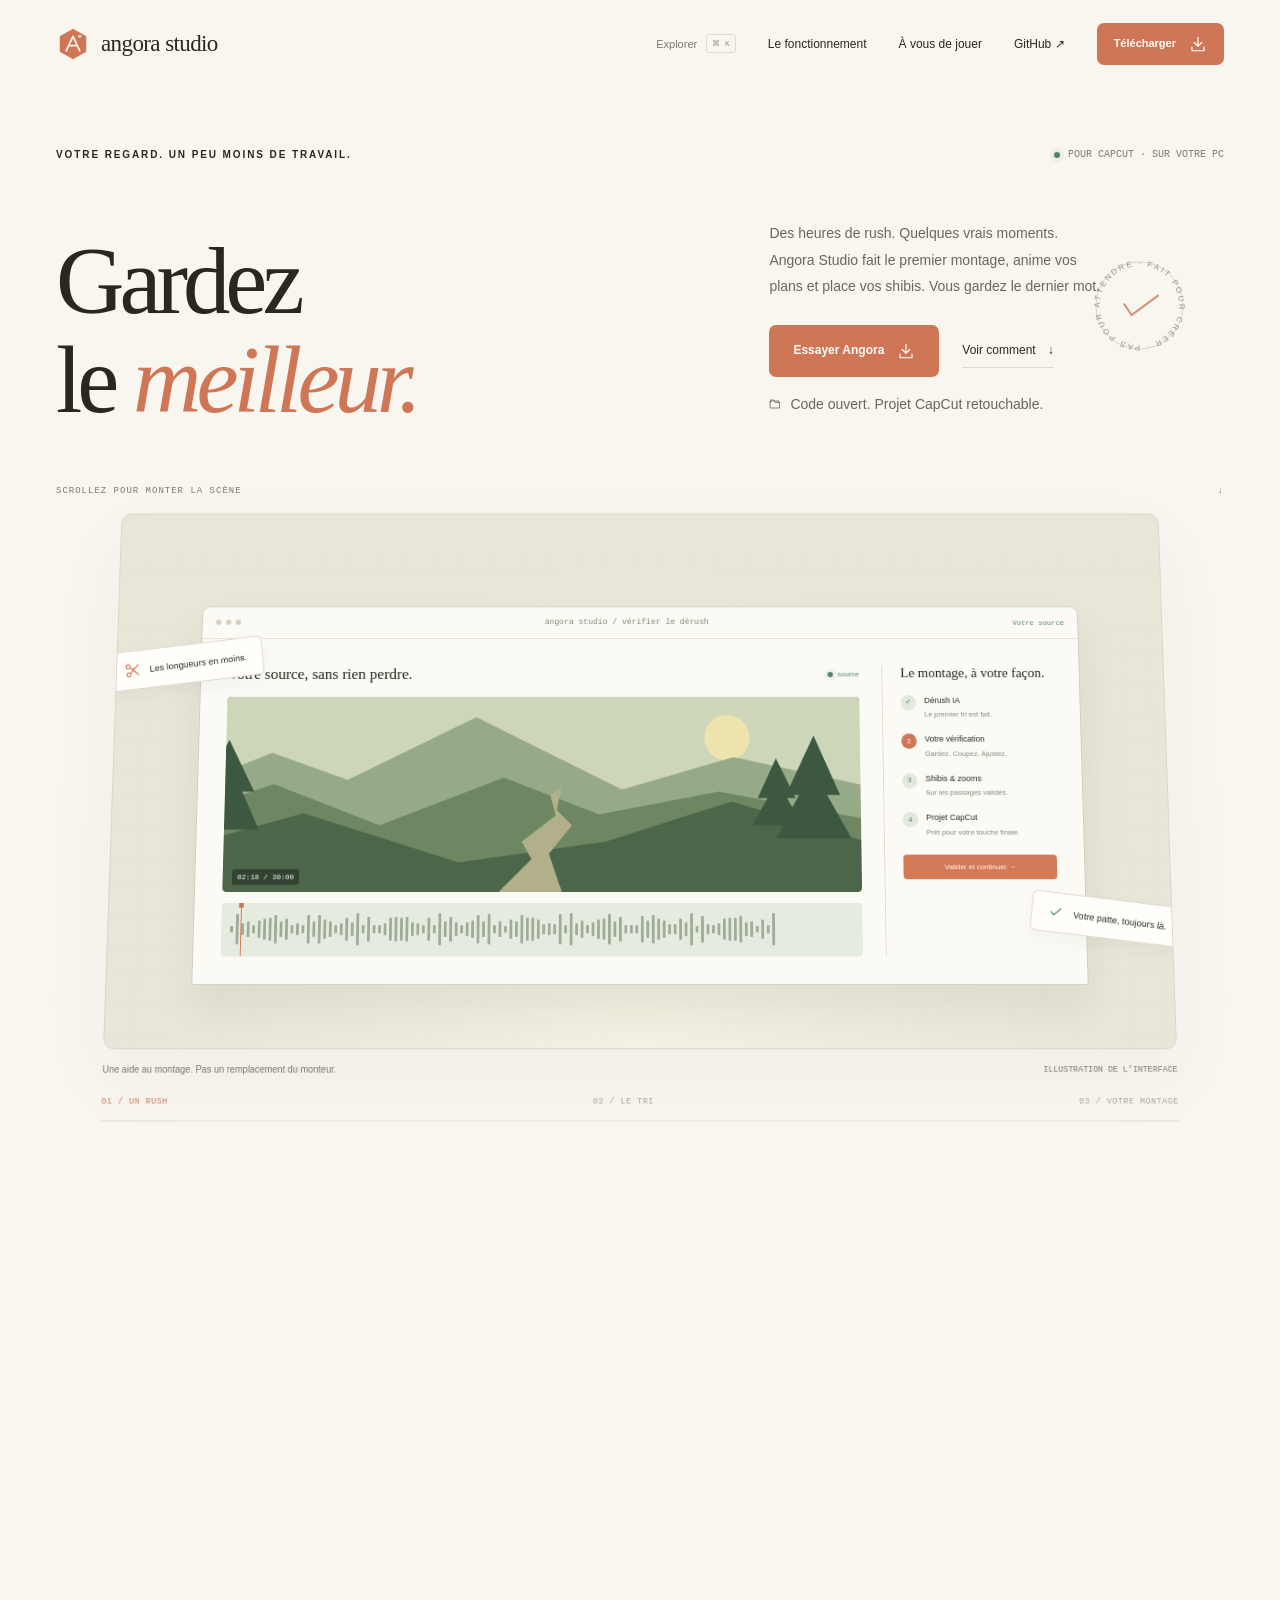
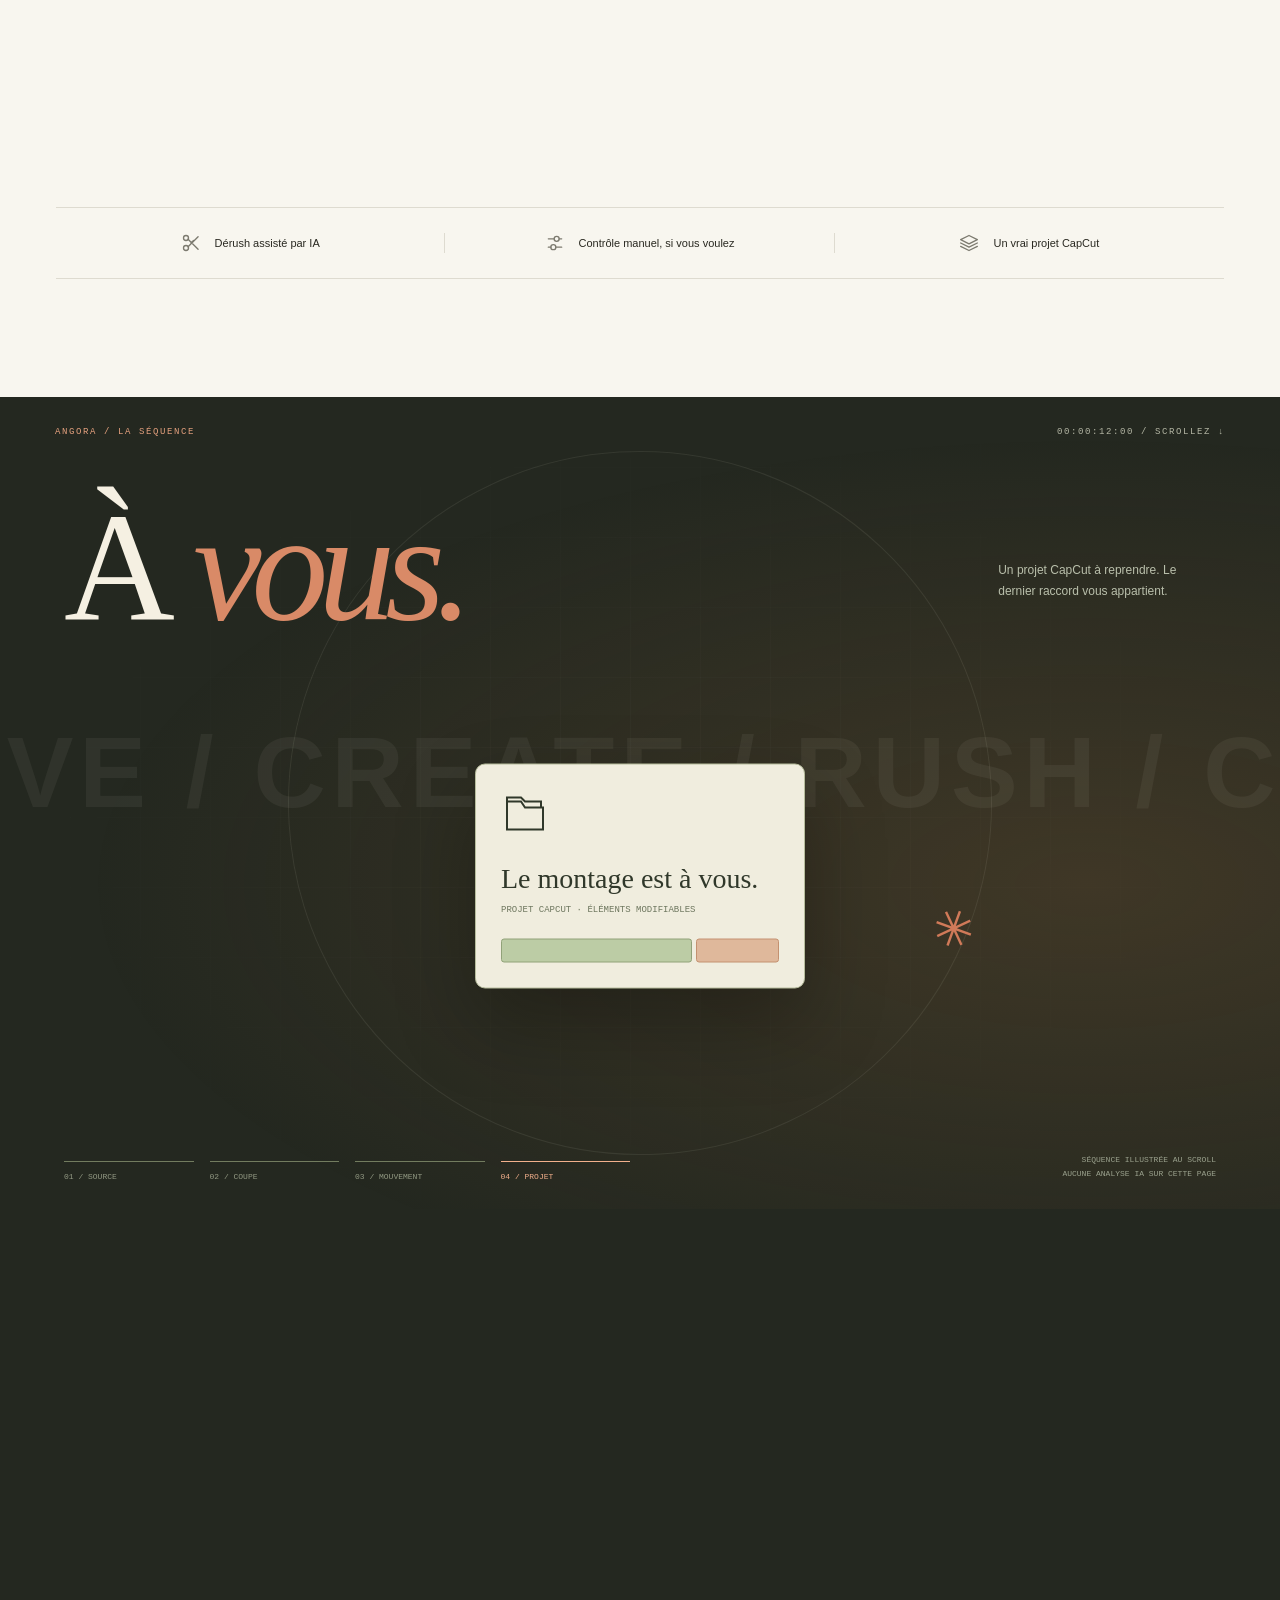
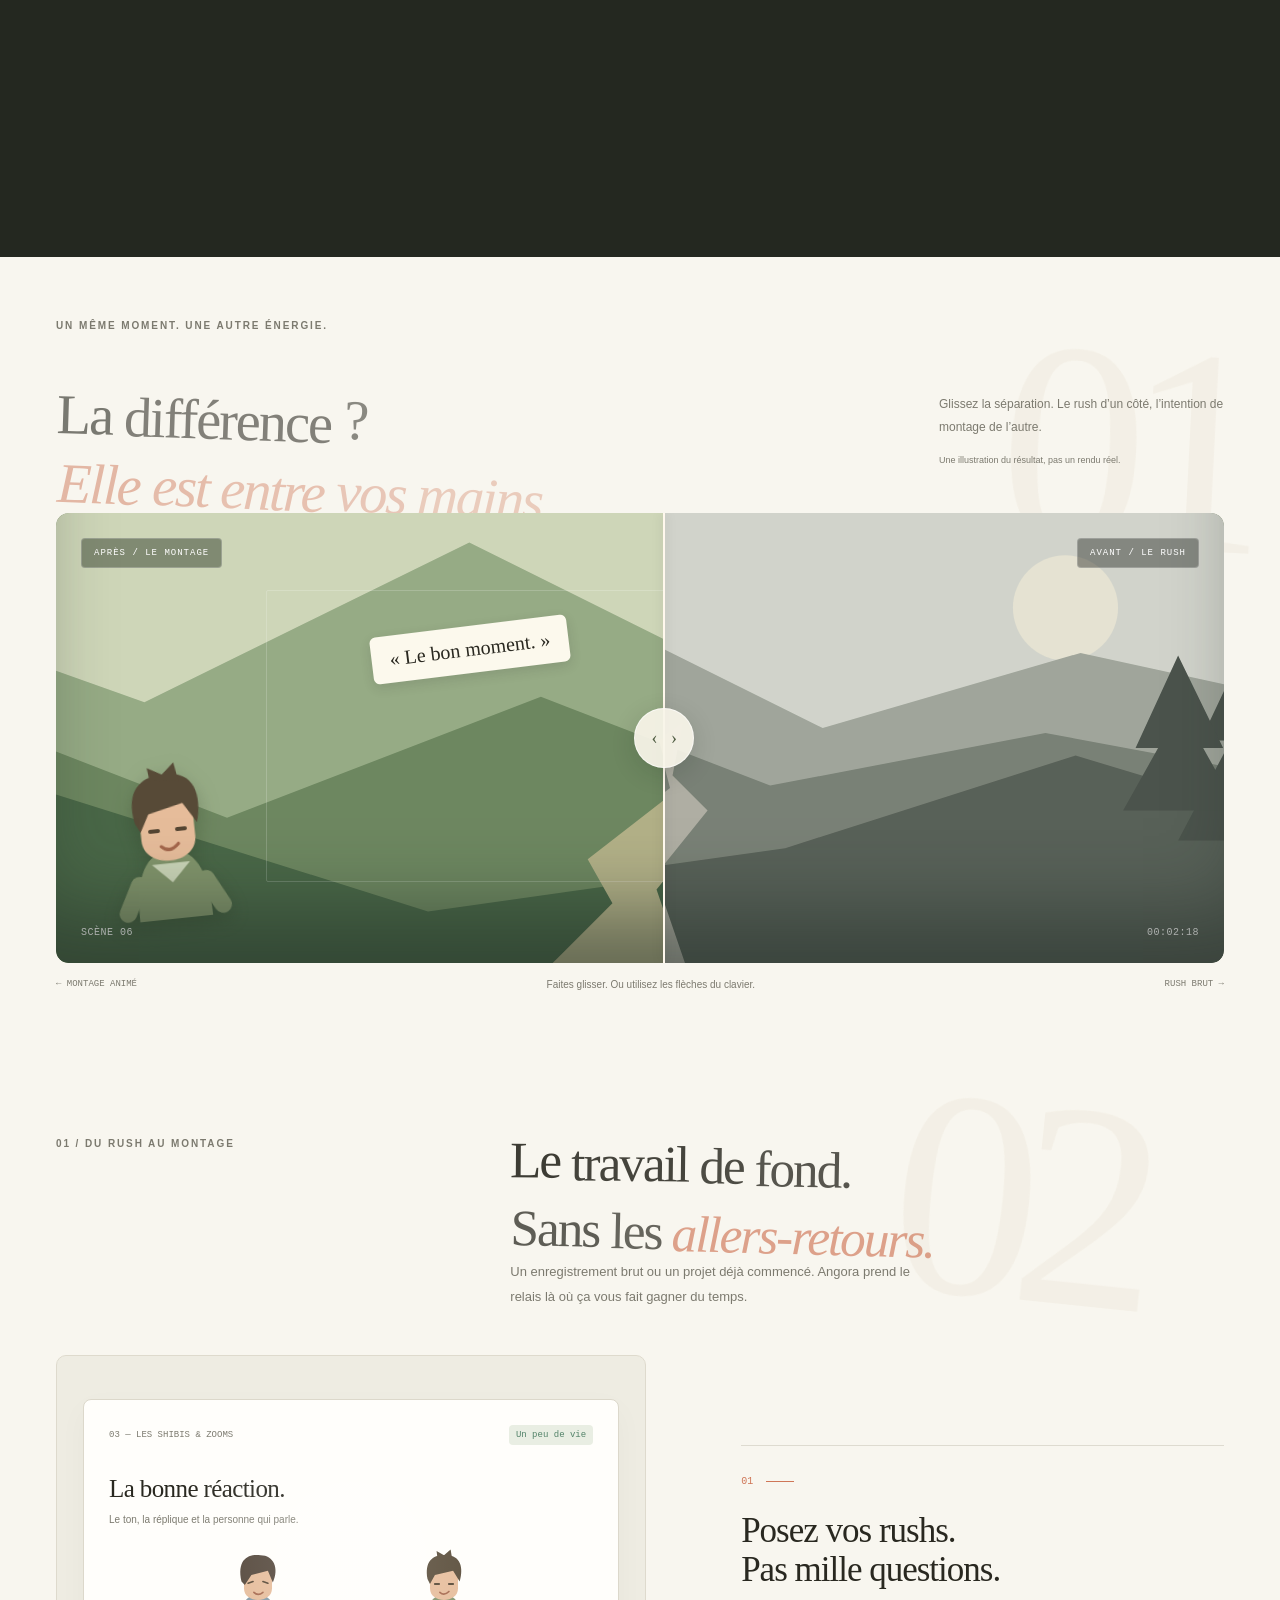
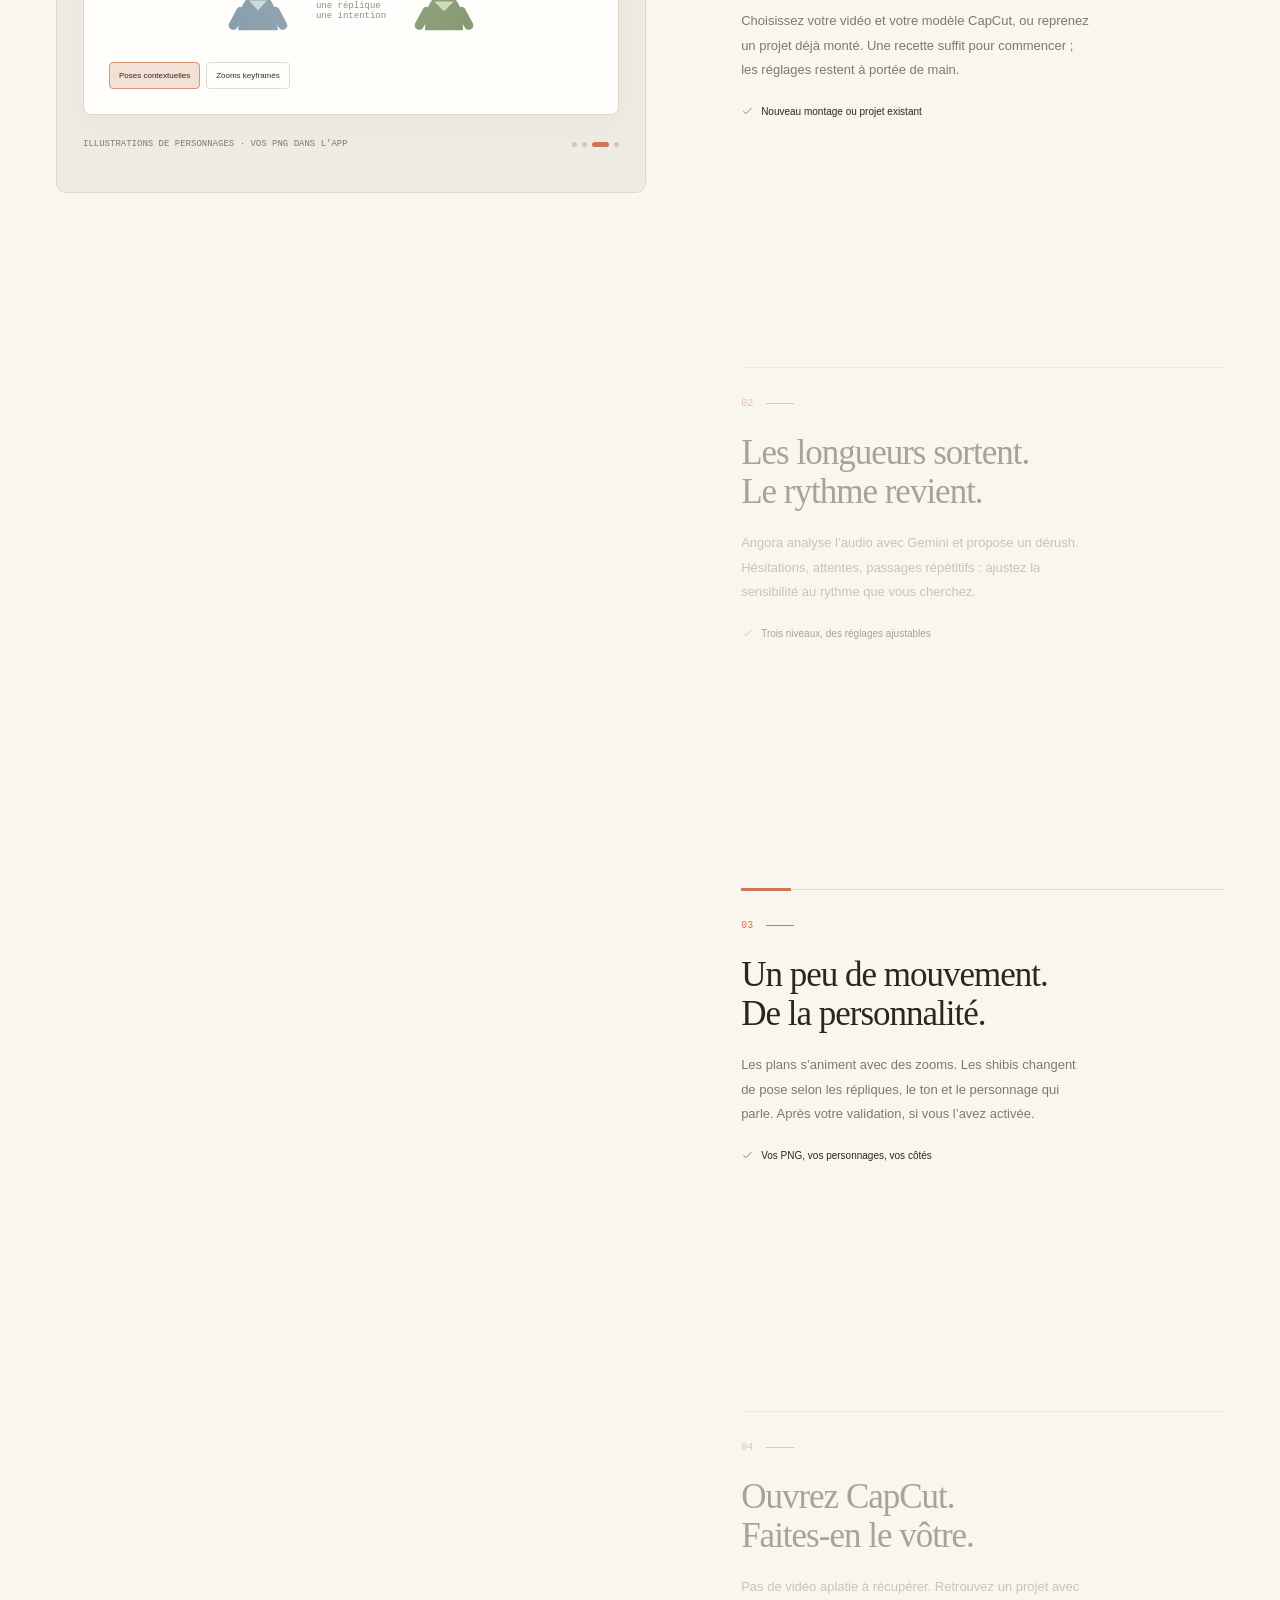
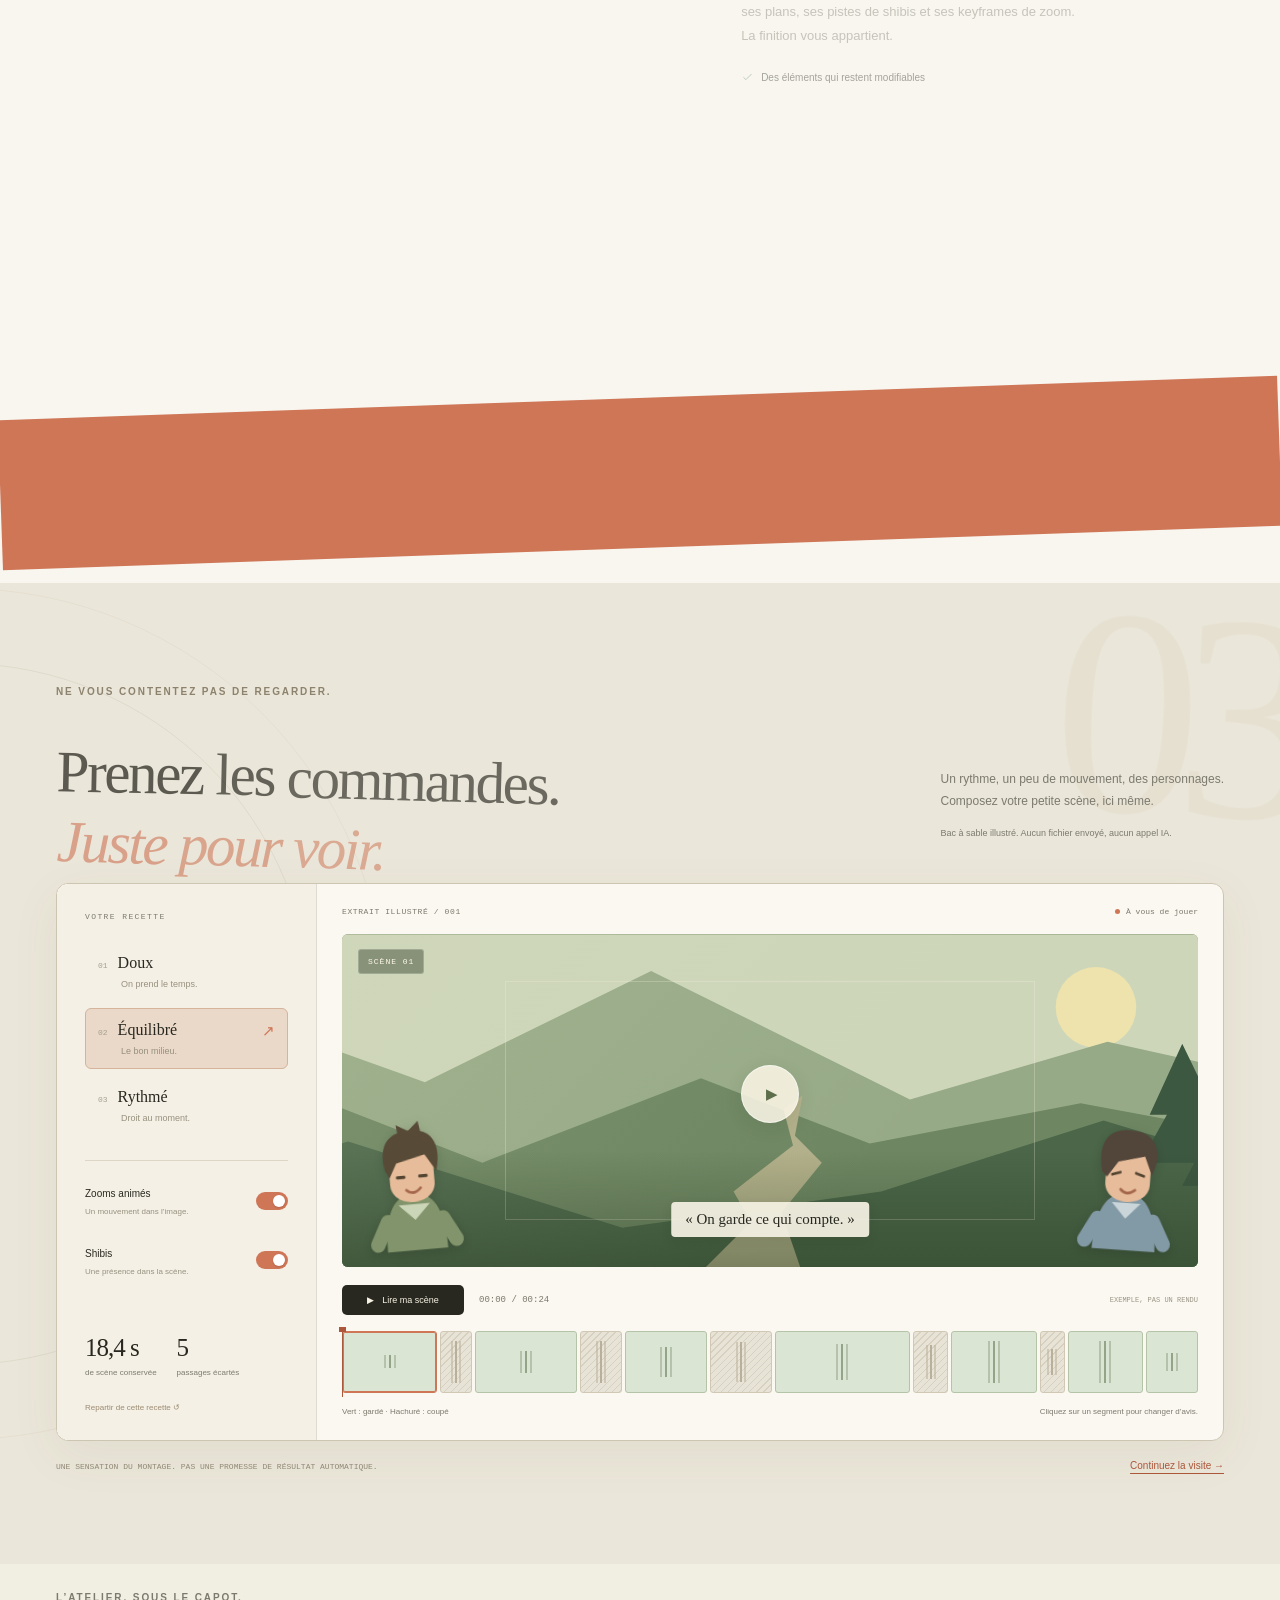
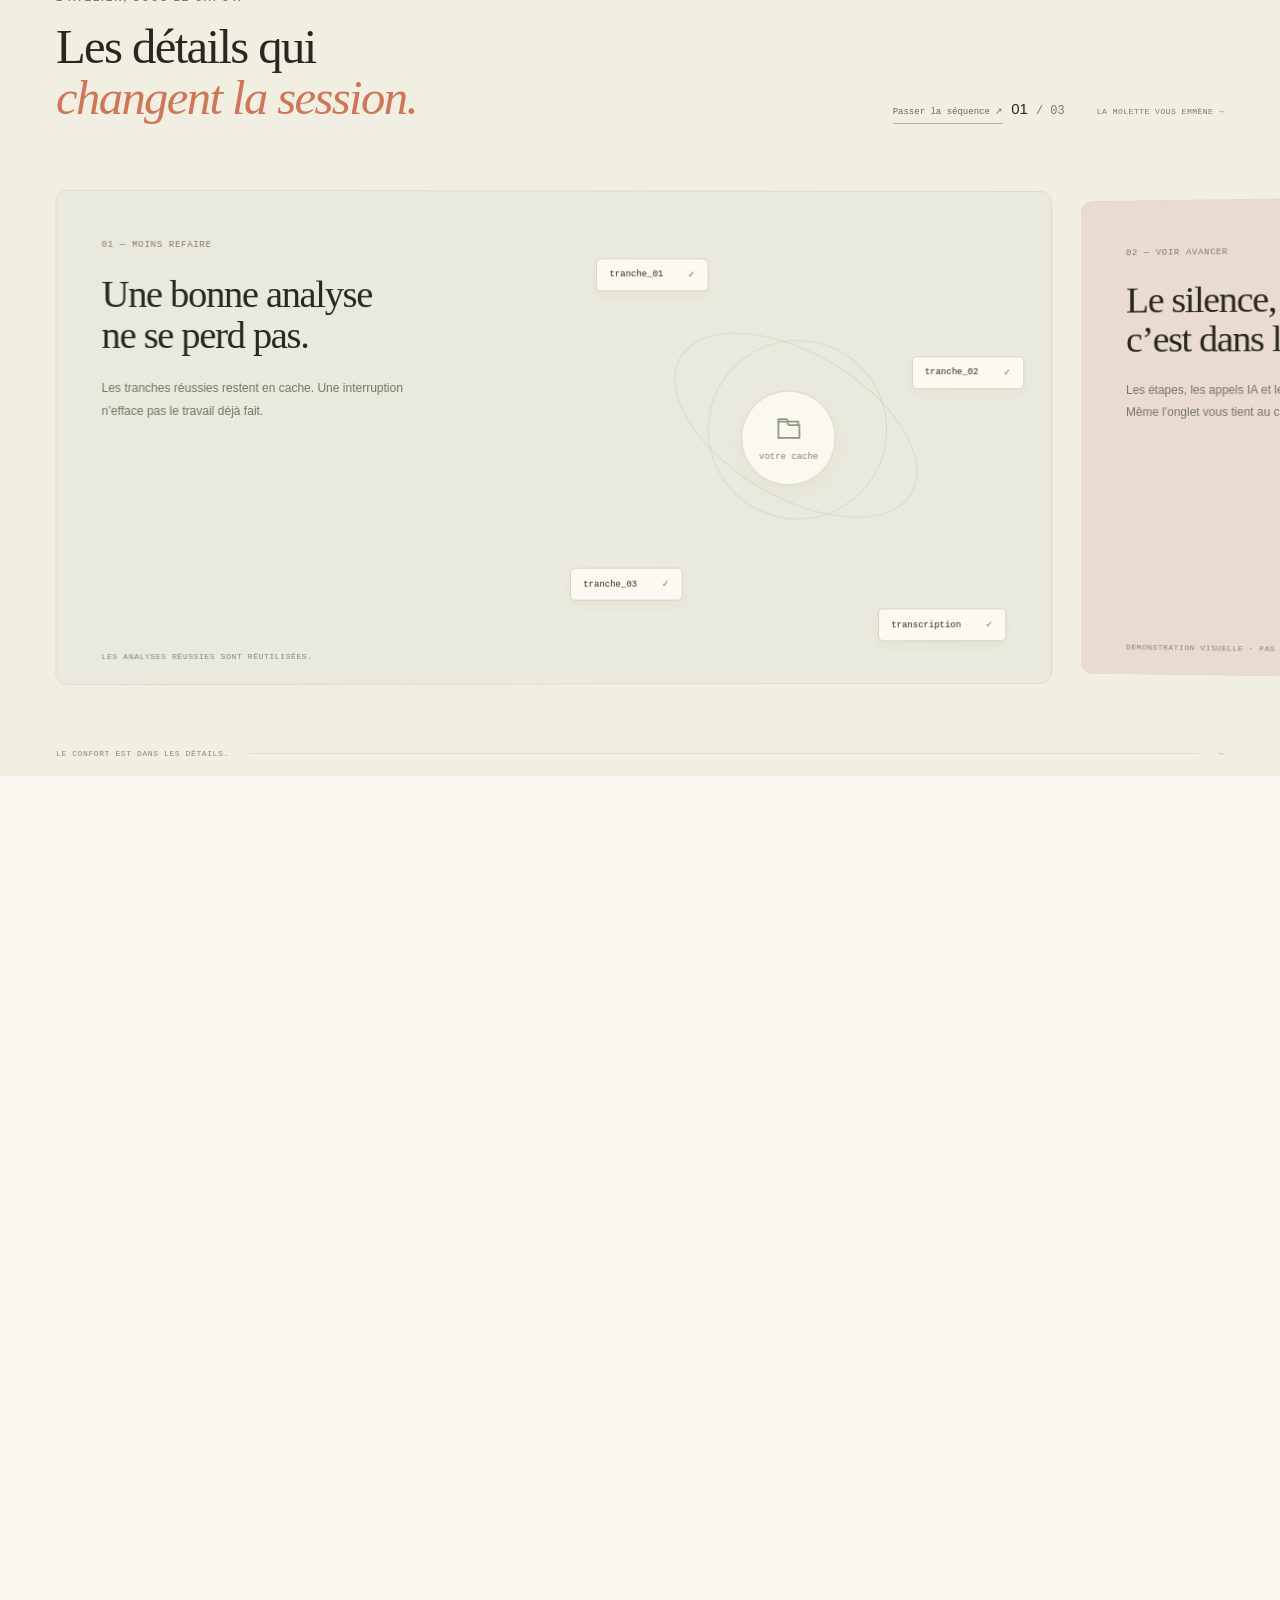
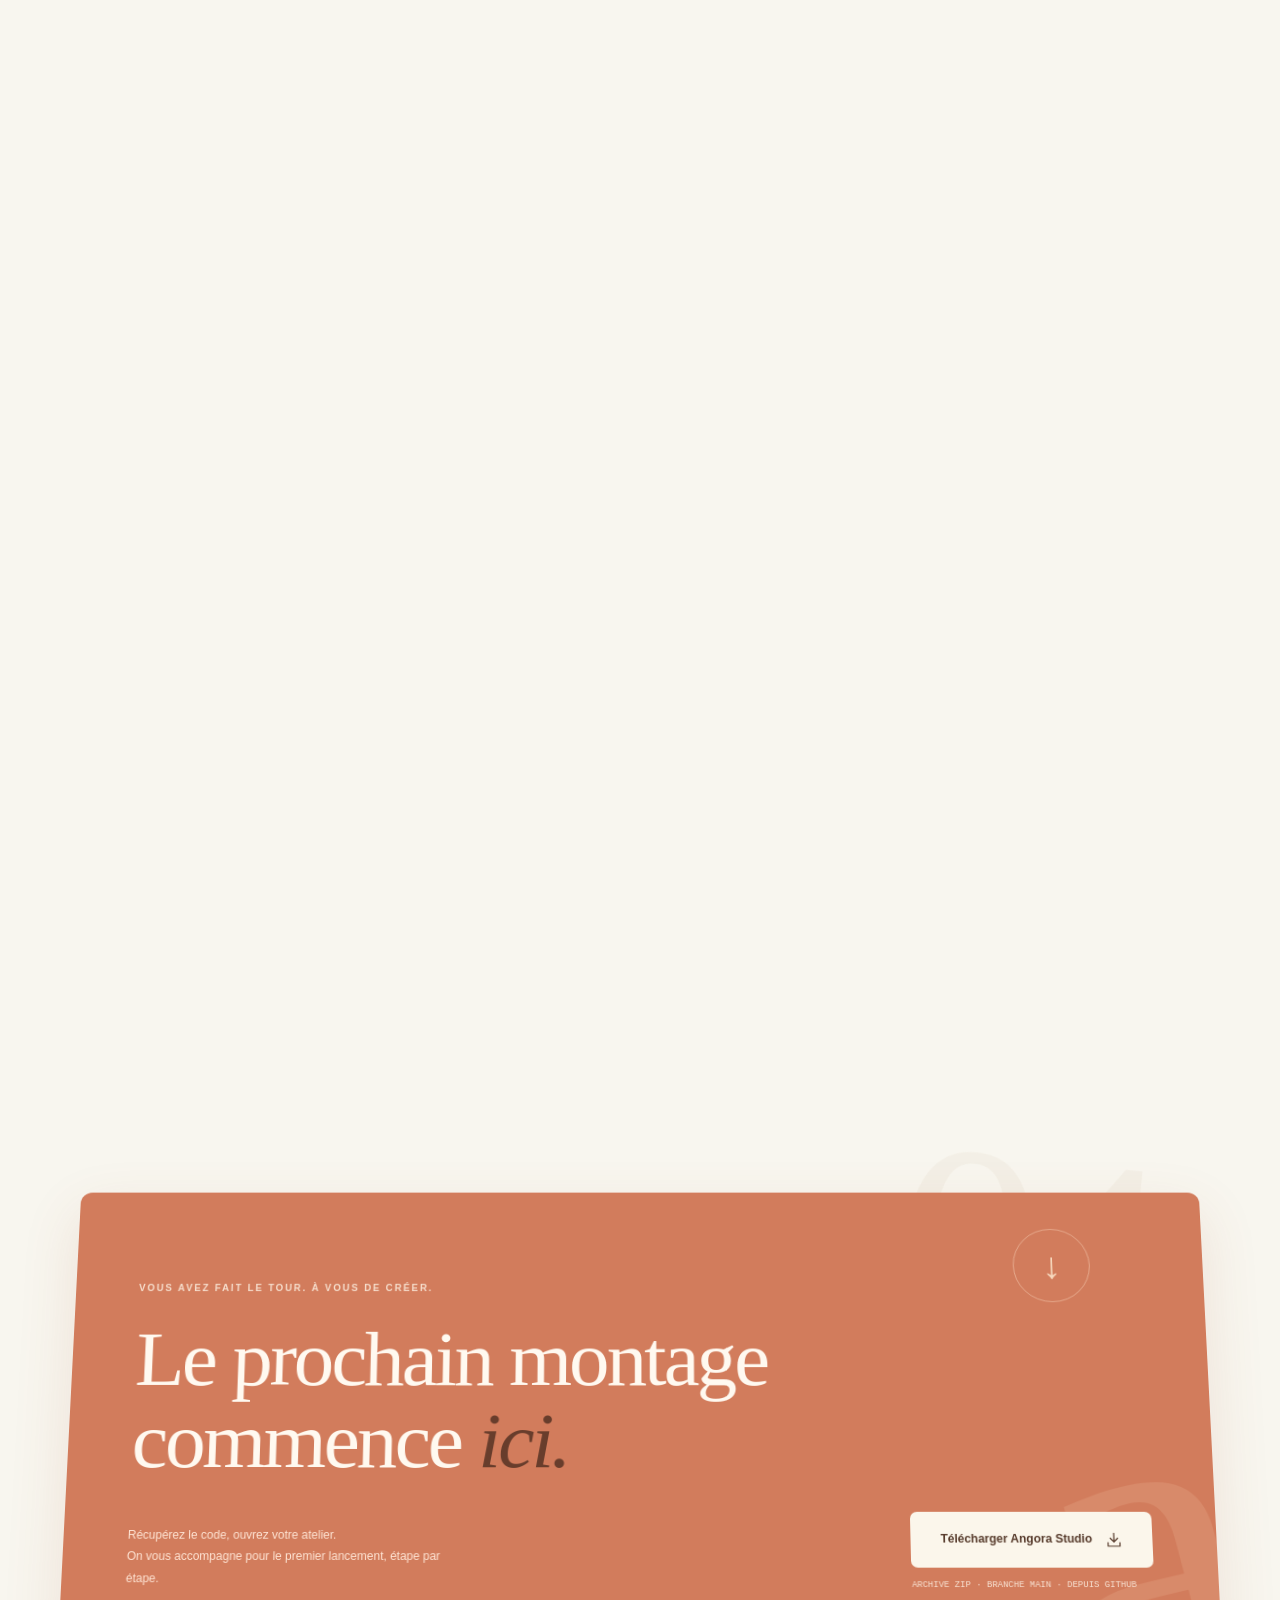
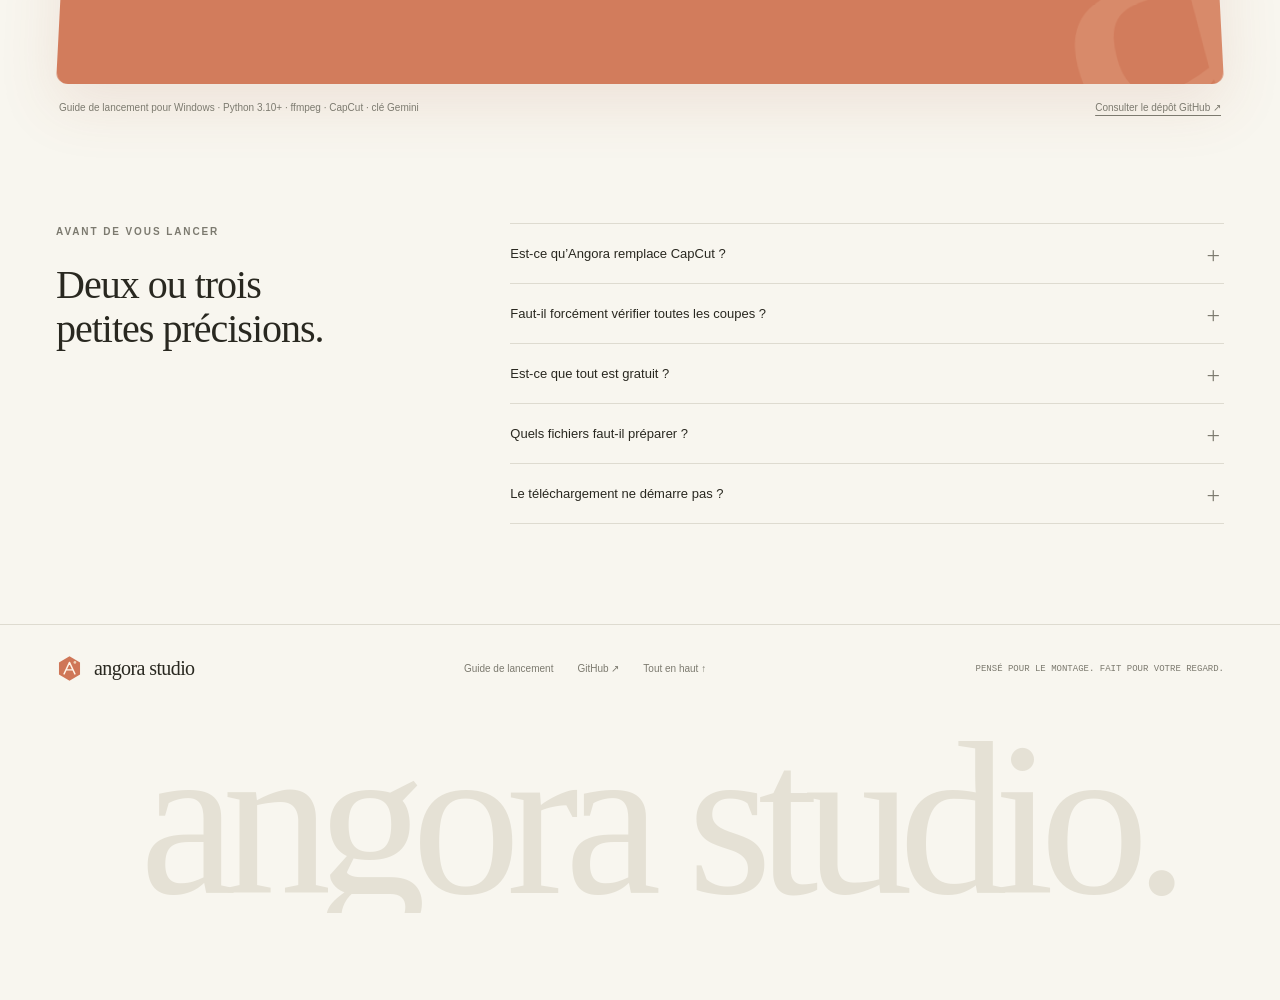
==== commit 75ef8356: "Add files via upload" ====
--- a/index.html
+++ b/index.html
@@ -2,418 +2,404 @@
 <html lang="fr">
 <head>
 <meta charset="utf-8">
-<meta name="viewport" content="width=device-width, initial-scale=1">
-<title>AutoShibi Studio — Montage automatique CapCut</title>
-<link rel="stylesheet" href="app.css">
-</head>
-<body>
-
-<header class="topbar">
-  <div class="brand">
-    <div class="logo" aria-hidden="true">
-      <svg viewBox="0 0 48 48" width="34" height="34">
-        <circle cx="17" cy="18" r="8.5" fill="#5B8DEF"/>
-        <circle cx="32" cy="18" r="8.5" fill="#4CB782"/>
-        <path d="M6 40c2-9 6-13 11-13 3 0 5 1.2 7 3.4C26 28.2 28.4 27 32 27c5 0 9 4 11 13z" fill="#D97757" opacity=".92"/>
-        <circle cx="14.5" cy="16.5" r="1.6" fill="#fff"/><circle cx="29.5" cy="16.5" r="1.6" fill="#fff"/>
-      </svg>
-    </div>
-    <div>
-      <h1>AutoShibi Studio</h1>
-      <p>Dérush · zooms · shibis — vers CapCut</p>
-    </div>
+<meta name="viewport" content="width=device-width,initial-scale=1">
+<meta property="og:type" content="website"><meta property="og:locale" content="fr_FR"><meta property="og:title" content="Angora Studio — Gardez le meilleur."><meta property="og:description" content="Un atelier de montage assisté par IA. Dérush, shibis et zooms, avec votre regard de monteur.">
+<link rel="icon" href="data:image/svg+xml,%3Csvg xmlns='http://www.w3.org/2000/svg' viewBox='0 0 40 40'%3E%3Cpath fill='%23cf7657' d='M20 1 37 11v19L20 39 3 30V11Z'/%3E%3Ctext x='20' y='28' fill='%23fff8ee' text-anchor='middle' font-size='27' font-family='Georgia'%3EA%3C/text%3E%3C/svg%3E">
+<meta name="color-scheme" content="light">
+<meta name="theme-color" content="#f8f6ef">
+<meta name="description" content="Angora Studio prépare votre montage CapCut : dérush assisté par IA, vérification manuelle, zooms animés et shibis. Gardez votre regard de monteur.">
+<title>Angora Studio — Gardez le meilleur.</title>
+<style>
+:root{--paper:#f8f6ef;--white:#fffefb;--ink:#292820;--muted:#7c7a6f;--line:#dedbd0;--clay:#cf7657;--clay-dark:#ac563a;--clay-soft:#f0ddd0;--green:#538369;--green-soft:#dce6d7;--dark:#272a24;--serif:Georgia,'Times New Roman',serif;--sans:Inter,-apple-system,BlinkMacSystemFont,'Segoe UI',sans-serif;--mono:'SFMono-Regular',Consolas,monospace;--ease:cubic-bezier(.22,1,.36,1)}
+*{box-sizing:border-box}html{scroll-behavior:smooth;scroll-padding-top:96px}body{margin:0;background:var(--paper);color:var(--ink);font-family:var(--sans);font-size:15px;-webkit-font-smoothing:antialiased}body.locked{overflow:hidden}button,a,input{-webkit-tap-highlight-color:transparent}button{font:inherit;color:inherit}a{color:inherit;text-decoration:none}button{cursor:pointer}button:disabled{cursor:default}::selection{background:#ecc3ab;color:#292820}:focus-visible{outline:2px solid var(--clay);outline-offset:5px}button:focus:not(:focus-visible){outline:none}svg{display:block}button svg,a svg{flex-shrink:0}h1,h2,h3,p{margin:0}h1,h2,h3{font-weight:400}button{border:0}main{overflow:visible}.wrap{width:min(1320px,calc(100% - 112px));margin:0 auto}.serif{font-family:var(--serif)}.eyebrow{font-size:10px;font-weight:600;letter-spacing:1.9px;text-transform:uppercase;line-height:1.7}.muted{color:var(--muted)}.rule{border-top:1px solid var(--line)}.icon{width:18px;height:18px;fill:none;stroke:currentColor;stroke-width:1.6;stroke-linecap:round;stroke-linejoin:round}.arrow{transition:transform .35s var(--ease)}a:hover .arrow,button:hover .arrow{transform:translate(3px,-3px)}
+.scroll-progress{position:fixed;inset:0 auto auto 0;width:100%;height:3px;z-index:100;background:var(--clay);transform:scaleX(0);transform-origin:left;pointer-events:none}
+header{height:88px;position:sticky;top:0;z-index:30;background:rgba(248,246,239,.93);backdrop-filter:blur(16px);border-bottom:1px solid transparent;transition:border .3s}header.scrolled{border-color:var(--line)}.nav{height:100%;display:flex;align-items:center;justify-content:space-between;gap:25px}.brand{display:flex;align-items:center;gap:11px;font:23px var(--serif);letter-spacing:-.6px}.brand-mark{width:34px;height:34px}.nav-links{display:flex;align-items:center;gap:32px;font-size:12px}.nav-links>a:not(.btn){position:relative}.nav-links>a:not(.btn):after{content:'';height:1px;background:currentColor;position:absolute;bottom:-5px;left:0;right:100%;transition:right .3s}.nav-links>a:hover:after{right:0}.btn{display:inline-flex;align-items:center;justify-content:center;gap:13px;padding:17px 24px;border-radius:7px;background:var(--clay);color:var(--white);font-size:12px;font-weight:600;transition:background .25s,transform .25s,box-shadow .25s;line-height:1.3}.btn:hover{background:var(--clay-dark);transform:translateY(-2px);box-shadow:0 6px 18px #7f3f2020}.btn-small{padding:12px 17px;font-size:11px}.btn-ink{background:var(--ink)}.btn-ink:hover{background:#44473c}.text-link{display:inline-flex;gap:12px;align-items:center;font-size:12px;border-bottom:1px solid var(--line);padding:10px 0}.text-link:hover{border-color:var(--ink)}
+.hero{padding:58px 0 0;position:relative}.hero-top{display:flex;align-items:center;justify-content:space-between;margin-bottom:35px}.availability{display:flex;align-items:center;gap:8px;font:10px var(--mono);color:var(--muted)}.dot{width:6px;height:6px;background:var(--green);border-radius:50%;box-shadow:0 0 0 4px #53836910}.hero-grid{display:grid;grid-template-columns:1.1fr .9fr;gap:20px;align-items:end}.hero h1{font:clamp(60px,6.6vw,104px)/1.04 var(--serif);letter-spacing:-5px;position:relative;z-index:2}.hero h1 em{color:var(--clay);font-weight:400;position:relative}.hero-copy{max-width:335px;margin:15px 0 12px 62px}.hero-copy p{font-size:14px;line-height:1.9;color:#68685e}.hero-actions{display:flex;align-items:center;gap:23px;margin-top:25px;flex-wrap:wrap}.hero-note{display:flex;align-items:center;gap:9px;font-size:10px;color:var(--muted);margin-top:14px}.hero-note svg{width:12px;height:12px}.hero-stamp{position:absolute;right:3%;top:168px;width:99px;height:99px;transform:rotate(11deg);opacity:.8}.hero-stamp svg{width:100%;height:100%}.hero-bottom{margin-top:54px;position:relative;padding-bottom:42px}.desk{position:relative;min-height:400px;background:#e8e5d9;border-radius:12px;padding:34px 80px 0;overflow:hidden;border:1px solid #d9d6c9}.desk:before{content:'';position:absolute;inset:0;background:radial-gradient(ellipse at 50% 100%,#f4f0e3 0%,transparent 65%);pointer-events:none}.app-window{position:relative;max-width:980px;margin:auto;background:#fbfaf5;border:1px solid #d1cfc1;border-radius:10px 10px 0 0;box-shadow:0 25px 45px #27282012;transform:translateY(15px) rotate(-1deg);transition:transform 1.1s var(--ease)}.hero-bottom.in-view .app-window{transform:translateY(0) rotate(0)}.window-bar{height:36px;padding:0 15px;display:flex;align-items:center;gap:5px;border-bottom:1px solid #e5e2d6;font-size:9px;color:#8a897c}.window-bar i{width:6px;height:6px;border-radius:50%;background:#d4d0c2}.window-bar>span{margin:auto;font:9px var(--mono)}.window-bar .tag{margin:0;color:var(--green);font-size:8px}.window-body{display:grid;grid-template-columns:1fr 190px;gap:25px;padding:25px}.window-heading{display:flex;align-items:center;justify-content:space-between;font:17px var(--serif)}.micro-live{font:8px var(--sans);color:var(--green);display:flex;align-items:center;gap:5px}.stage-video{height:132px;border-radius:5px;margin-top:15px;position:relative;overflow:hidden;background:#373e30}.landscape{width:100%;height:100%;object-fit:cover}.video-time{position:absolute;left:10px;bottom:8px;color:#fff;font:8px var(--mono);background:#0005;padding:4px 6px;border-radius:3px}.shibi{position:absolute;bottom:4px;width:66px;height:85px;filter:drop-shadow(0 3px 2px #0002);animation:bob 4s ease-in-out infinite}.shibi.one{left:13px}.shibi.two{right:13px;animation-delay:-2s}.mini-wave{height:48px;display:flex;gap:3px;align-items:center;background:#e5ebdf;border-radius:4px;padding:8px 10px;overflow:hidden;margin-top:12px;position:relative}.mini-wave i{width:3px;min-width:3px;height:var(--h);background:#71836b;opacity:.6;border-radius:1px}.mini-wave .cut{height:100%;width:12%;background:repeating-linear-gradient(130deg,#ebe6da,#ebe6da 4px,#d8d2c5 4px,#d8d2c5 5px);position:absolute;top:0;opacity:.95}.mini-wave .c1{left:19%}.mini-wave .c2{left:58%;width:18%}.playhead{position:absolute;width:1px;top:0;bottom:0;background:var(--clay);left:38%;animation:playhead 12s linear infinite}.playhead:before{content:'';position:absolute;width:5px;height:5px;background:var(--clay);left:-2px;top:0}.app-side{border-left:1px solid var(--line);padding-left:20px}.app-side>p{font:15px var(--serif);margin-bottom:16px}.app-step{display:flex;gap:9px;align-items:start;font-size:9px;line-height:1.5;margin:15px 0}.app-step .circle{display:flex;align-items:center;justify-content:center;width:17px;height:17px;flex-shrink:0;border-radius:50%;background:#e0e9dc;color:var(--green);font-size:8px}.app-step small{display:block;color:#8a897e;font-size:8px;margin-top:3px}.app-step.active .circle{background:var(--clay);color:white}.app-side .tiny-btn{padding:9px;background:#d37a59;color:white;font-size:8px;text-align:center;border-radius:4px;margin-top:18px}.float-label{position:absolute;display:flex;align-items:center;gap:10px;background:var(--white);border:1px solid #ded9cb;border-radius:6px;padding:12px 17px;box-shadow:0 8px 20px #3f37200a;font-size:10px;z-index:3}.label-a{left:25px;top:112px;transform:rotate(-5deg)}.label-b{right:22px;bottom:88px;transform:rotate(4deg)}.label-a .icon{color:var(--clay)}.label-b .icon{color:var(--green)}.desk-caption{display:flex;justify-content:space-between;align-items:center;padding-top:16px;font-size:10px;color:var(--muted)}.desk-caption>span:last-child{font:9px var(--mono)}
+.principles{display:grid;grid-template-columns:repeat(3,1fr);border-top:1px solid var(--line);border-bottom:1px solid var(--line);padding:25px 0;margin-top:16px;margin-bottom:118px}.principle{display:flex;gap:14px;align-items:center;justify-content:center;border-right:1px solid var(--line);font-size:11px}.principle:last-child{border:0}.principle .icon{color:var(--muted);width:20px;height:20px}
+.section-intro{display:grid;grid-template-columns:.7fr 1.3fr;gap:70px;align-items:start;margin-bottom:60px}.section-intro h2{font:clamp(35px,4vw,62px)/1.1 var(--serif);letter-spacing:-2px}.section-intro h2 em{color:var(--clay);font-weight:400}.section-intro .eyebrow{margin-top:10px}.section-intro p{margin-top:23px;max-width:420px;color:var(--muted);font-size:13px;line-height:1.9}
+.workflow{position:relative;padding-bottom:30px}.workflow-layout{display:grid;grid-template-columns:1.1fr .9fr;gap:95px;align-items:start}.workflow-visual{position:sticky;top:132px;border-radius:10px;background:#eeece2;border:1px solid #dedacd;padding:26px;min-height:438px;display:flex;flex-direction:column;justify-content:center}.workflow-screen{background:var(--white);border:1px solid #dcd8cb;border-radius:8px;padding:25px;box-shadow:0 10px 30px #33331b08;position:relative;min-height:283px;overflow:hidden}.screen-kicker{display:flex;align-items:center;justify-content:space-between;font:9px var(--mono);color:var(--muted);margin-bottom:30px}.screen-kicker .state{color:var(--green);background:#e9eee3;padding:5px 7px;border-radius:4px}.screen-content{transition:opacity .2s,transform .2s}.screen-content.changing{opacity:0;transform:translateY(7px)}.screen-title{font:25px var(--serif);letter-spacing:-.6px;margin-bottom:8px}.screen-desc{font-size:10px;color:var(--muted);line-height:1.8}.file-drop{border:1px dashed #c4c0ae;border-radius:6px;display:flex;gap:14px;align-items:center;justify-content:center;padding:24px 12px;margin-top:20px;background:#f8f6f0}.file-drop .file-icon{width:34px;height:42px}.file-name{font-size:11px}.file-name small{font:8px var(--mono);display:block;color:var(--muted);margin-top:7px}.screen-options{display:flex;gap:6px;margin-top:18px}.screen-option{font-size:8px;border:1px solid var(--line);border-radius:4px;padding:8px 9px}.screen-option.active{background:#f4e1d5;border-color:#d99576}.visual-footer{display:flex;align-items:center;justify-content:space-between;margin-top:24px;font:9px var(--mono);color:var(--muted)}.visual-dots{display:flex;gap:5px}.visual-dots i{width:5px;height:5px;border-radius:50%;background:#cdc8b8;transition:background .3s,width .3s}.visual-dots i.on{background:var(--clay);width:17px;border-radius:4px}.workflow-steps{padding-top:90px}.story-step{min-height:390px;padding:30px 0 65px;border-top:1px solid var(--line);opacity:.4;transition:opacity .6s}.story-step.is-active{opacity:1}.step-index{display:flex;align-items:center;gap:13px;margin-bottom:24px;font:10px var(--mono);color:var(--clay)}.step-index:after{content:'';width:28px;height:1px;background:var(--clay)}.story-step h3{font:35px/1.12 var(--serif);letter-spacing:-1px;max-width:360px}.story-step p{font-size:13px;line-height:1.9;color:var(--muted);margin-top:20px;max-width:350px}.step-detail{font-size:10px;display:flex;align-items:center;gap:7px;margin-top:22px}.step-detail .icon{width:13px;height:13px;color:var(--green)}.screen-progress{height:5px;border-radius:4px;background:#eeece2;margin:20px 0 12px;overflow:hidden}.screen-progress i{display:block;height:100%;width:74%;background:var(--clay);animation:breathe 3s infinite}.screen-row{display:flex;align-items:center;justify-content:space-between;font-size:9px;margin:14px 0}.screen-row span{color:var(--green)}.pose-row{display:flex;align-items:end;justify-content:center;gap:25px;height:115px;padding-bottom:8px}.pose-row svg{width:66px;height:94px}.pose-row span{font:9px var(--mono);color:var(--muted);padding-bottom:15px}.screen-ready{display:flex;justify-content:center;padding:8px 0 18px}.screen-ready svg{width:40px;height:40px;color:var(--green)}.screen-file{background:#f2f2e9;padding:12px;border-radius:5px;margin-top:15px;font:9px var(--mono);text-align:center}.screen-ready-title{text-align:center;font:24px var(--serif)}
+.control-section{background:var(--dark);color:#f4f1e5;margin-top:70px;padding:95px 0 85px;position:relative}.control-top{display:flex;align-items:start;justify-content:space-between;gap:60px}.control-top .eyebrow{color:#a5ad9b}.control-top h2{font:clamp(45px,5.5vw,80px)/1.02 var(--serif);letter-spacing:-3px;margin-top:27px}.control-top h2 em{color:#e3a180;font-weight:400}.control-copy{max-width:300px;padding-top:30px;font-size:13px;line-height:1.9;color:#b6bdad}.control-copy span{display:block;margin-top:23px;color:#f4f1e5;font-size:11px}.interactive-demo{margin-top:60px;background:#30342c;border:1px solid #53594b;border-radius:9px;padding:24px 25px}.demo-top{display:flex;justify-content:space-between;gap:20px;font:9px var(--mono);color:#b9c1ae}.demo-legend{display:flex;gap:18px}.demo-legend span{display:flex;align-items:center;gap:6px}.swatch{display:inline-block;width:6px;height:6px;background:#8caf7b;border-radius:1px}.swatch.gray{background:#737969}.demo-track{display:flex;height:94px;gap:3px;margin-top:24px;position:relative}.demo-segment{position:relative;flex:var(--size);min-width:20px;overflow:hidden;border:1px solid #799771;background:#526849;border-radius:3px;color:#d9e5d0;display:flex;align-items:center;justify-content:center;transition:background .3s,border-color .3s}.demo-segment.removed{background:repeating-linear-gradient(130deg,#3a3e35,#3a3e35 7px,#484e41 7px,#484e41 8px);border-color:#5f6657;color:#858c7a}.demo-segment:hover{border-color:#e5a07b}.demo-segment:focus-visible{outline-offset:2px;z-index:2}.demo-segment .demo-wave{display:flex;gap:3px;align-items:center;position:absolute;inset:10px 6px;justify-content:space-around;opacity:.6;pointer-events:none}.demo-wave i{width:2px;height:var(--h);background:currentColor;min-width:2px}.seg-tip{opacity:0;position:relative;background:#252a20eb;padding:5px 8px;border-radius:4px;font-size:9px;transition:opacity .2s;white-space:nowrap}.demo-segment:hover .seg-tip,.demo-segment:focus-visible .seg-tip{opacity:1}.demo-foot{display:flex;justify-content:space-between;align-items:center;gap:16px;margin-top:19px;font-size:10px;color:#b9c1ae}.demo-reset{border:1px solid #5b6250;border-radius:4px;color:#dce2d3;font-size:10px;padding:7px 10px;background:transparent}.demo-caption{margin-top:16px;color:#8c9680;font:9px var(--mono);text-align:center}.control-bottom{display:grid;grid-template-columns:repeat(3,1fr);gap:40px;margin-top:48px}.control-bottom article{border-top:1px solid #4d5544;padding-top:20px}.control-bottom h3{font:22px var(--serif);margin-bottom:12px}.control-bottom p{font-size:11px;line-height:1.9;color:#a5af99}
+.details-section{padding:112px 0 100px}.detail-grid{display:grid;grid-template-columns:1fr 1fr;column-gap:80px}.detail{display:grid;grid-template-columns:38px 1fr;gap:13px;border-top:1px solid var(--line);padding:30px 0}.detail>.icon{width:24px;height:24px;color:var(--clay)}.detail h3{font:24px var(--serif);letter-spacing:-.4px}.detail p{font-size:12px;line-height:1.9;color:var(--muted);margin-top:11px;max-width:390px}.quiet-note{display:flex;gap:15px;align-items:start;border-top:1px solid var(--line);padding-top:24px;margin-top:25px;color:var(--muted);font-size:11px;line-height:1.8}.quiet-note .icon{min-width:17px;color:var(--green)}
+.download-section{padding:0 0 90px}.download-block{background:#d27c5c;border-radius:12px;position:relative;overflow:hidden;padding:70px 65px;color:#fff9f0}.download-block:after{content:'a';font:500px/.6 var(--serif);position:absolute;right:-35px;bottom:-10px;color:#f8d3b528;transform:rotate(-12deg);pointer-events:none}.download-block .eyebrow{color:#f6decd}.download-block h2{font:clamp(45px,5.6vw,82px)/1.04 var(--serif);letter-spacing:-3px;margin-top:25px;position:relative;z-index:1}.download-block h2 em{font-weight:400;color:#683d2c}.download-row{display:flex;justify-content:space-between;gap:40px;align-items:end;margin-top:32px;position:relative;z-index:1}.download-row p{max-width:340px;font-size:12px;line-height:1.9;color:#ffe6d6}.download-action{text-align:left}.download-action .btn{background:#fbf6eb;color:#563a2b;padding:20px 30px}.download-action .btn:hover{background:white}.download-action small{display:block;font:9px var(--mono);margin-top:13px;color:#f8e3d4}.requirements{display:flex;justify-content:space-between;gap:25px;margin-top:18px;padding:0 3px;font-size:10px;color:var(--muted)}.requirements a{text-decoration:underline;text-underline-offset:4px}
+.faq-section{display:grid;grid-template-columns:.7fr 1.3fr;gap:70px;padding-bottom:100px}.faq-section h2{font:40px/1.1 var(--serif);letter-spacing:-1px;margin-top:23px}.faq-list details{border-top:1px solid var(--line)}.faq-list details:last-child{border-bottom:1px solid var(--line)}.faq-list summary{padding:22px 32px 22px 0;position:relative;font-size:13px;cursor:pointer;list-style:none}.faq-list summary::-webkit-details-marker{display:none}.faq-list summary:after{content:'+';position:absolute;right:4px;top:18px;font:24px var(--serif);color:var(--muted)}.faq-list details[open] summary:after{content:'−'}.faq-list p{font-size:12px;line-height:1.9;color:var(--muted);padding:0 25px 24px 0}.faq-list a{text-decoration:underline;text-underline-offset:3px}
+footer{border-top:1px solid var(--line);padding:30px 0}.footer-row{display:flex;justify-content:space-between;align-items:center;gap:25px}.footer-row .brand{font-size:20px}.footer-row .brand-mark{width:27px;height:27px}.footer-links{display:flex;gap:24px;font-size:10px;color:var(--muted)}.footer-note{font:9px var(--mono);color:var(--muted)}.end-sign{font:clamp(80px,17vw,245px)/.85 var(--serif);letter-spacing:-.065em;color:#e5e1d5;margin-top:46px;margin-bottom:-8px;text-align:center;user-select:none;white-space:nowrap;overflow:hidden}
+.reveal{transition:opacity .8s var(--ease),transform .8s var(--ease)}.js .reveal:not(.in-view){opacity:0;transform:translateY(24px)}.reveal.delay{transition-delay:.15s}@keyframes bob{0%,100%{transform:translateY(0) rotate(-2deg)}50%{transform:translateY(-5px) rotate(2deg)}}@keyframes playhead{from{left:3%}to{left:96%}}@keyframes breathe{50%{opacity:.6}}
+/* Download companion: an honest setup guide, not a fake download meter. */
+.guide[hidden]{display:none}.guide{position:fixed;inset:0;z-index:80;background:#24251e80;backdrop-filter:blur(8px);padding:30px;display:flex;align-items:center;justify-content:center;overflow:auto;animation:veil .25s ease}.guide-shell{width:min(1080px,100%);background:var(--paper);border-radius:13px;border:1px solid #f8f5ea55;box-shadow:0 24px 100px #11150c40;overflow:hidden;position:relative}.guide-top{display:flex;align-items:center;justify-content:space-between;gap:20px;padding:23px 30px;border-bottom:1px solid var(--line)}.guide-top .brand{font-size:20px}.guide-top .brand-mark{width:25px;height:25px}.guide-download-status{font-size:10px;display:flex;align-items:center;gap:8px;color:var(--muted)}.close-guide{width:30px;height:30px;border:1px solid var(--line);border-radius:50%;background:transparent;display:flex;align-items:center;justify-content:center;font-size:20px;transition:background .2s}.close-guide:hover{background:var(--clay-soft)}.guide-layout{display:grid;grid-template-columns:230px 1fr;min-height:560px}.guide-aside{border-right:1px solid var(--line);padding:31px 23px;display:flex;flex-direction:column}.guide-aside>.eyebrow{color:var(--muted);font-size:8px;letter-spacing:1.4px;margin:0 0 22px 6px}.guide-step{display:flex;align-items:center;gap:11px;padding:12px 8px;text-align:left;background:none;width:100%;font-size:11px;border-radius:5px;color:var(--muted);margin:2px 0}.guide-step .num{width:22px;height:22px;border:1px solid var(--line);border-radius:50%;font:9px var(--mono);display:flex;align-items:center;justify-content:center;flex-shrink:0}.guide-step.current{background:#f0e3d7;color:var(--ink)}.guide-step.current .num{background:var(--clay);border-color:var(--clay);color:white}.guide-step.complete .num{color:var(--green);border-color:#acc1a6;background:#e4ebdd}.guide-aside-foot{margin-top:auto;padding:24px 8px 0;font-size:9px;color:var(--muted);line-height:1.9}.guide-aside-foot a{text-decoration:underline}.guide-main{padding:30px 38px 24px;display:flex;flex-direction:column;min-width:0}.guide-figure{background:#eae7db;border:1px solid #ded9cb;border-radius:7px;height:212px;overflow:hidden;display:flex;align-items:center;justify-content:center;margin-bottom:24px}.guide-figure svg{width:100%;height:100%}.guide-copy{min-height:155px}.guide-copy .eyebrow{font-size:8px;color:var(--clay);letter-spacing:1.6px}.guide-copy h2{font:32px/1.1 var(--serif);letter-spacing:-.8px;margin:10px 0 13px}.guide-copy>p{font-size:12px;line-height:1.85;color:#747368}.guide-copy code{font:10px var(--mono);background:#ebe7dc;color:#514a3d;padding:2px 5px;border-radius:3px}.guide-copy a{text-decoration:underline;text-underline-offset:3px;color:var(--clay-dark)}.command{display:flex;align-items:center;justify-content:space-between;gap:10px;background:#2b3027;color:#e2e9da;border-radius:5px;padding:10px 12px;margin-top:12px;font:10px var(--mono)}.command button{font-size:9px;background:transparent;color:#b8c9a7;border-left:1px solid #5b6653;padding:4px 0 4px 12px}.guide-tip{margin-top:12px;padding-left:10px;border-left:2px solid #d6a58a;font-size:10px;line-height:1.7;color:var(--muted)}.guide-controls{display:flex;justify-content:space-between;align-items:center;gap:15px;padding-top:22px;margin-top:auto;border-top:1px solid var(--line)}.guide-controls .btn{padding:12px 18px;font-size:10px}.guide-back{font-size:10px;background:none;color:var(--muted);padding:10px 0}.guide-back:disabled{opacity:.3}.guide-counter{font:9px var(--mono);color:var(--muted)}.guide-bottom{border-top:1px solid var(--line);padding:12px 30px;display:flex;gap:15px;align-items:center;justify-content:space-between;font-size:9px;color:var(--muted)}.guide-bottom a{text-decoration:underline;text-underline-offset:3px}.toast{position:fixed;left:50%;bottom:25px;transform:translateX(-50%);z-index:120;padding:12px 18px;border-radius:6px;background:#30362a;color:white;font-size:11px;box-shadow:0 4px 18px #0002;max-width:calc(100% - 30px);text-align:center}.toast[hidden]{display:none}@keyframes veil{from{opacity:0}}
+@media(min-width:1600px){.hero{padding-top:80px}.hero h1{font-size:110px}}
+@media(max-width:1100px){.wrap{width:calc(100% - 64px)}.hero h1{letter-spacing:-3px}.hero-copy{margin-left:25px}.hero-stamp{display:none}.hero-grid{grid-template-columns:1.15fr .85fr}.hero-actions{gap:12px}.desk{padding:28px 48px 0;min-height:365px}.window-body{padding:22px;grid-template-columns:1fr 150px;gap:20px}.workflow-layout{gap:50px}.workflow-visual{padding:20px;min-height:390px}.workflow-screen{padding:20px}.detail-grid{column-gap:45px}.guide-layout{grid-template-columns:205px 1fr}.guide-main{padding:26px 28px}.download-block{padding:55px 40px}}
+@media(max-width:780px){.wrap{width:calc(100% - 40px)}header{height:72px}.brand{font-size:21px}.brand-mark{width:29px;height:29px}.nav-links{gap:18px}.nav-links .optional{display:none}.nav-links .btn{font-size:10px;padding:11px 13px}.hero{padding-top:35px}.hero-top{margin-bottom:26px}.hero-top .eyebrow{font-size:8px;letter-spacing:1.3px}.availability{font-size:8px}.hero-grid{grid-template-columns:1fr}.hero h1{font-size:clamp(49px,10vw,76px);letter-spacing:-3px}.hero-copy{margin:24px 0 0;max-width:460px}.hero-copy p{font-size:13px}.hero-actions{margin-top:20px;gap:23px}.hero-bottom{margin-top:34px;padding-bottom:24px}.desk{padding:25px 20px 0;min-height:310px}.window-body{grid-template-columns:1fr 125px;padding:18px;gap:15px}.app-side{padding-left:12px}.stage-video{height:115px}.window-heading{font-size:14px}.app-side>p{font-size:13px}.float-label{padding:9px 12px;font-size:8px}.label-a{left:7px;top:105px}.label-b{right:6px;bottom:70px}.desk-caption{font-size:8px}.desk-caption>span:last-child{font-size:7px}.principles{margin-bottom:75px;padding:20px 0;gap:15px}.principle{font-size:9px;gap:8px;justify-content:flex-start}.principle .icon{width:16px;min-width:16px}.section-intro{grid-template-columns:1fr;gap:18px;margin-bottom:35px}.section-intro h2{font-size:43px}.section-intro p{margin-top:17px;font-size:12px}.workflow-layout{grid-template-columns:1fr;gap:15px}.workflow-visual{top:86px;min-height:310px;padding:18px;z-index:5;box-shadow:0 12px 18px var(--paper)}.workflow-screen{min-height:225px;padding:18px}.screen-kicker{margin-bottom:17px}.screen-title{font-size:22px}.file-drop{padding:15px;margin-top:14px}.screen-options{margin-top:12px}.visual-footer{margin-top:14px}.workflow-steps{padding-top:40px}.story-step{min-height:300px;padding:25px 0 50px}.story-step h3{font-size:31px}.story-step p{font-size:12px;max-width:100%;margin-top:14px}.step-index{margin-bottom:17px}.control-section{margin-top:25px;padding:65px 0 55px}.control-top{flex-direction:column;gap:25px}.control-top h2{font-size:60px;margin-top:20px}.control-copy{padding-top:0;max-width:440px;font-size:12px}.control-copy span{margin-top:12px}.interactive-demo{margin-top:35px;padding:19px 15px}.demo-top{font-size:8px}.demo-legend{gap:9px}.demo-track{height:80px}.seg-tip{font-size:8px;padding:4px}.demo-foot{font-size:9px}.control-bottom{gap:25px;grid-template-columns:1fr;margin-top:30px}.control-bottom article{padding-top:16px}.control-bottom h3{font-size:23px;margin-bottom:7px}.details-section{padding:70px 0 55px}.detail-grid{column-gap:25px}.detail{grid-template-columns:25px 1fr;gap:10px;padding:23px 0}.detail h3{font-size:21px}.detail>.icon{width:19px;height:19px}.detail p{font-size:11px}.download-section{padding-bottom:65px}.download-block{padding:40px 27px}.download-block h2{font-size:54px}.download-row{flex-direction:column;align-items:start;gap:25px;margin-top:25px}.requirements{font-size:9px;line-height:1.8;flex-direction:column;gap:5px}.faq-section{grid-template-columns:1fr;gap:30px;padding-bottom:65px}.faq-section h2{font-size:35px;margin-top:12px}.faq-list summary{font-size:12px;padding-top:19px;padding-bottom:19px}.footer-row{flex-wrap:wrap}.footer-note{width:100%;font-size:8px}.end-sign{margin-top:25px}.guide{padding:15px}.guide-top{padding:17px 20px}.guide-download-status{display:none}.guide-layout{grid-template-columns:1fr;min-height:0}.guide-aside{padding:13px 18px;border-right:0;border-bottom:1px solid var(--line);display:block}.guide-aside>.eyebrow,.guide-aside-foot{display:none}.guide-steps{display:flex;gap:7px}.guide-step{padding:4px;justify-content:center;margin:0;font-size:0;flex:1}.guide-step .num{font-size:9px}.guide-main{padding:20px 22px}.guide-figure{height:180px;margin-bottom:20px}.guide-copy{min-height:175px}.guide-copy h2{font-size:28px}.guide-copy>p{font-size:11px}.guide-tip{font-size:9px}.guide-controls{padding-top:16px}.guide-bottom{padding:11px 20px;font-size:8px;line-height:1.7}.guide-shell{max-height:calc(100dvh - 30px);overflow:auto}.guide-top{position:sticky;top:0;background:var(--paper);z-index:2}}
+@media(max-width:460px){.hero h1{font-size:50px;letter-spacing:-2.7px}.hero-top .availability{display:none}.hero-actions{gap:17px}.hero-actions .btn{padding:16px 20px;font-size:11px}.hero-actions .text-link{font-size:11px}.desk{padding:20px 12px 0;min-height:280px}.window-body{grid-template-columns:1fr;padding:16px}.app-side{display:none}.stage-video{height:120px}.label-a{top:90px;left:0}.label-b{bottom:56px;right:0}.principle{font-size:8px;gap:6px}.principle .icon{width:13px;min-width:13px}.principles{gap:8px}.section-intro h2{font-size:37px}.detail-grid{grid-template-columns:1fr}.control-top h2{font-size:53px}.demo-top{flex-direction:column;gap:10px}.demo-segment:nth-child(2){display:none}.demo-wave{gap:2px!important}.demo-foot{align-items:start}.download-block h2{font-size:46px;letter-spacing:-2px}.guide-figure{height:155px}.guide-copy h2{font-size:26px}.guide-top .brand{font-size:18px}.guide-top{padding:13px 18px}.guide-main{padding:17px 19px}.guide-bottom{flex-direction:column;gap:2px;align-items:start}.footer-links{gap:18px}.workflow-screen{min-height:220px}}
+@media(prefers-reduced-motion:reduce){html{scroll-behavior:auto}*,*:before,*:after{animation:none!important;transition:none!important}.js .reveal:not(.in-view){opacity:1;transform:none}.app-window{transform:none}}
+
+/* ANGORA / THE INTERACTIVE EDITION */
+:root{--scene-progress:0;--compare-progress:52%;--rail-progress:0}
+body{overflow-x:clip}.pointer-aura{position:fixed;left:0;top:0;width:300px;height:300px;margin:-150px 0 0 -150px;border-radius:50%;background:radial-gradient(circle,#cf76570a,transparent 68%);pointer-events:none;z-index:1;opacity:0;transition:opacity .5s;will-change:transform}body.pointer-present .pointer-aura{opacity:1}
+.hero h1{font-size:clamp(68px,7.4vw,114px)}.hero-top{margin-bottom:42px}.hero-stamp{animation:seal-turn 45s linear infinite}.hero-grid{padding-bottom:12px}.hero-copy{position:relative;z-index:3}
+.hero-stage{height:145vh;position:relative;margin-top:45px}.hero-scene-label{position:absolute;top:0;left:0;right:0;display:flex;justify-content:space-between;font:9px var(--mono);letter-spacing:1px;color:var(--muted)}.hero-bottom.immersive-product{position:sticky;top:118px;margin:0;padding:0;will-change:transform;transform:perspective(1600px) rotateX(calc((1 - var(--scene-progress))*6deg)) scale(calc(.9 + var(--scene-progress)*.1));transform-origin:50% 35%;opacity:1!important}.immersive-product .desk{padding-top:50px;min-height:430px;box-shadow:0 30px 80px #39391c0c}.immersive-product .app-window,.immersive-product.in-view .app-window{transform:translateY(calc((1 - var(--scene-progress))*18px));transition:none}.product-grid{position:absolute;inset:0;background-image:linear-gradient(#a8a48c12 1px,transparent 1px),linear-gradient(90deg,#a8a48c12 1px,transparent 1px);background-size:32px 32px;mask-image:linear-gradient(transparent,#0006)}.immersive-product .shibi{opacity:var(--character-opacity,0);transform:translateY(calc((1 - var(--character-opacity,0))*25px));animation:none;transition:opacity .15s}.immersive-product .mini-wave .cut{opacity:var(--cut-opacity,0);transition:opacity .1s}.immersive-product .playhead{animation:none;left:calc(3% + var(--scene-progress)*90%)}.immersive-product .label-a{transform:translateX(calc((1 - var(--scene-progress))*-35px)) rotate(calc(-7deg + var(--scene-progress)*4deg))}.immersive-product .label-b{transform:translateX(calc((1 - var(--scene-progress))*35px)) rotate(calc(7deg - var(--scene-progress)*4deg))}.hero-scene-progress{position:absolute;bottom:46px;left:0;right:0;display:flex;justify-content:space-between;font:9px var(--mono);letter-spacing:.6px;color:#a9a596;border-bottom:1px solid var(--line);padding-bottom:18px}.hero-scene-progress span{transition:color .25s}.hero-scene-progress span.active{color:var(--clay)}.hero-scene-progress:after{content:'';position:absolute;bottom:-1px;left:0;height:1px;width:calc(var(--scene-progress)*100%);background:var(--clay)}
+.compare-section{padding-top:0;padding-bottom:100px}.compare-heading{display:flex;justify-content:space-between;gap:50px;align-items:end;margin-bottom:38px}.compare-heading h2{font:clamp(36px,4.4vw,65px)/1.05 var(--serif);letter-spacing:-2px;margin-top:22px}.compare-heading h2 em{font-weight:400;color:var(--clay)}.compare-heading>p{font-size:12px;line-height:1.9;max-width:285px;color:var(--muted);padding-bottom:6px}.compare-heading>p span{display:block;font-size:9px;margin-top:13px}.compare-board{position:relative;height:450px;border-radius:13px;overflow:hidden;isolation:isolate;background:#687857;touch-action:pan-y}.compare-layer{position:absolute;inset:0;overflow:hidden}.compare-layer.before{filter:saturate(.3)}.compare-landscape{width:100%;height:100%;object-fit:cover}.compare-layer .compare-landscape{transform:scale(1.5);transform-origin:50% 50%}.compare-layer.after{clip-path:inset(0 calc(100% - var(--split)) 0 0);background:#82936d}.compare-layer.after .compare-landscape{transform:scale(1.65);filter:saturate(1.08)}.compare-board:after{content:'';position:absolute;inset:0;z-index:4;pointer-events:none;box-shadow:inset 0 -80px 80px -30px #1f2a2488}.compare-tag{position:absolute;left:25px;top:25px;z-index:3;font:9px var(--mono);letter-spacing:1px;color:white;background:#27302275;border:1px solid #ffffff36;padding:9px 12px;border-radius:4px;white-space:nowrap}.before .compare-tag{left:auto;right:25px}.compare-scene-info{position:absolute;left:25px;right:25px;bottom:25px;display:flex;justify-content:space-between;gap:30px;align-items:center;z-index:5;color:#fff;font-size:11px;white-space:nowrap}.before .compare-scene-info{flex-direction:row-reverse}.scene-time{font:10px var(--mono);letter-spacing:.5px}.compare-person{position:absolute;bottom:36px;width:135px;height:175px;z-index:2;filter:drop-shadow(0 8px 10px #26301b45)}.person-a{left:45px;transform:rotate(-6deg)}.person-b{right:45px;transform:rotate(5deg)}.reaction-note{position:absolute;top:25%;left:27%;padding:12px 18px;border-radius:6px;background:#fcf9ed;font:20px var(--serif);transform:rotate(-7deg);box-shadow:0 4px 12px #2222}.compare-divider{position:absolute;top:0;bottom:0;left:var(--split);width:2px;background:#fff8ed;z-index:6;pointer-events:none;box-shadow:0 0 12px #0003}.compare-divider>span{position:absolute;top:50%;left:50%;transform:translate(-50%,-50%);border-radius:50%;width:60px;height:60px;border:1px solid #fff9;background:#f8f5e9ed;color:#4f5c42;display:flex;align-items:center;justify-content:center;font:18px var(--serif);box-shadow:0 6px 24px #12221526}.compare-board input{appearance:none;-webkit-appearance:none;position:absolute;inset:0;width:100%;height:100%;margin:0;opacity:0;z-index:7;cursor:ew-resize}.compare-board:focus-within{outline:3px solid var(--clay);outline-offset:5px}.compare-focus{position:absolute;left:18%;top:17%;width:64%;height:65%;border:1px solid #fff6;border-radius:2px;opacity:.45}.compare-bottom{display:flex;justify-content:space-between;align-items:center;gap:15px;margin-top:16px;color:var(--muted);font:9px var(--mono)}.compare-bottom p{font:10px var(--sans)}
+.reading-scene{height:145vh;background:#eeece2;position:relative;margin:15px 0 105px}.reading-sticky{position:sticky;top:90px;min-height:calc(100vh - 90px);display:flex;flex-direction:column;justify-content:center;padding-top:50px;padding-bottom:70px}.reading-words{font:clamp(42px,5.4vw,80px)/1.13 var(--serif);letter-spacing:-2.6px;max-width:1090px;margin-top:30px}.reading-words span{color:#c9c5b7;transition:color .25s;display:inline}.reading-words span.lit{color:var(--ink)}.reading-words span:nth-last-child(-n+5).lit{color:var(--clay)}.reading-credit{display:flex;align-items:center;gap:15px;margin-top:42px;color:var(--muted);font-size:11px;line-height:1.8}.reading-orbit{font-size:42px;color:var(--clay);display:inline-block;transform:rotate(calc(var(--read-progress,0)*110deg))}
+.workflow-visual{transform:perspective(1600px) rotateY(var(--tilt-x,0deg)) rotateX(var(--tilt-y,0deg));transition:transform .3s ease-out}.workflow-screen:after{content:'';position:absolute;inset:0;pointer-events:none;background:radial-gradient(circle at var(--shine-x,50%) var(--shine-y,50%),#fff9,transparent 60%);opacity:.35}.workflow .section-intro h2{max-width:600px}.workflow-steps{counter-reset:chapter}.story-step{position:relative}.story-step.is-active:before{content:'';position:absolute;top:-2px;left:0;width:50px;height:3px;background:var(--clay)}
+.control-section{overflow:clip}.control-section:before{content:'vous décidez';position:absolute;font:clamp(120px,20vw,320px)/1 var(--serif);color:#ffffff03;white-space:nowrap;right:-50px;top:-20px;transform:rotate(-7deg);pointer-events:none}.interactive-demo{position:relative;transition:border-color .3s}.interactive-demo:hover{border-color:#97a18b}.demo-segment{transition:background .3s,border-color .3s,transform .3s var(--ease)}.demo-segment:hover{transform:translateY(-6px);z-index:2;box-shadow:0 8px 24px #0002}.control-section .demo-track{height:115px}.demo-stats{display:flex;align-items:center;gap:10px;margin-left:auto;margin-right:12px;color:#d7b99b;font:10px var(--mono)}.demo-preview{height:1px;position:absolute;background:#eab28c;top:63px;left:25px;right:25px;transform:scaleX(var(--demo-kept,.74));transform-origin:left;transition:transform .5s var(--ease);pointer-events:none}
+.rail-section{height:285vh;position:relative;margin-top:0;margin-bottom:80px}.rail-sticky{position:sticky;top:88px;height:calc(100vh - 88px);min-height:570px;padding:42px 0 25px;display:flex;flex-direction:column;justify-content:space-between;overflow:hidden;background:var(--paper)}.rail-heading{display:flex;justify-content:space-between;align-items:end;gap:40px;margin-bottom:30px}.rail-heading h2{font:clamp(31px,3.8vw,53px)/1.05 var(--serif);letter-spacing:-1.6px;margin-top:16px}.rail-heading h2 em{font-weight:400;color:var(--clay)}.rail-counter{display:flex;gap:8px;align-items:baseline}.rail-counter>span:first-child{font:38px var(--serif);color:var(--clay)}.rail-counter i{font:12px var(--mono);color:var(--muted);font-style:normal}.rail-direction{font:8px var(--mono);letter-spacing:.5px;color:var(--muted);margin-left:24px}.rail-viewport{width:100%;overflow:hidden;flex:1;min-height:300px;display:flex;align-items:center}.rail-track{display:flex;gap:28px;align-items:stretch;width:max-content;padding:0 max(56px,calc((100vw - 1320px)/2));will-change:transform;transform:translateX(var(--rail-x,0px))}.rail-panel{width:min(1040px,78vw);height:clamp(300px,43vh,440px);border:1px solid var(--line);border-radius:12px;display:grid;grid-template-columns:1fr 1fr;gap:30px;padding:42px 45px;position:relative;overflow:hidden;outline-offset:-4px}.panel-cache{background:#e9e9dd}.panel-live{background:#e9dbcf}.panel-local{background:#dce3d6}.panel-number{font:9px var(--mono);letter-spacing:.7px;color:#7e7c6c}.panel-copy{position:relative;z-index:2}.panel-copy h3{font:clamp(28px,3vw,43px)/1.08 var(--serif);letter-spacing:-1.3px;margin-top:24px}.panel-copy p{font-size:12px;line-height:1.9;margin-top:20px;color:#737565;max-width:320px}.panel-foot{position:absolute;bottom:23px;left:45px;font:8px var(--mono);color:#858575;letter-spacing:.6px}.cache-art{position:relative;min-height:220px}.cache-orbit{width:180px;height:180px;border:1px solid #a2ab9344;position:absolute;left:50%;top:50%;transform:translate(-50%,-50%) rotate(-25deg);border-radius:50%}.orbit-two{width:270px;height:145px;transform:translate(-50%,-50%) rotate(25deg)}.cache-center{position:absolute;left:50%;top:50%;transform:translate(-50%,-50%);width:95px;height:95px;border-radius:50%;background:#fbf9ef;border:1px solid #d8d7c6;display:flex;flex-direction:column;align-items:center;justify-content:center;gap:9px;box-shadow:0 6px 20px #46522e0a}.cache-center svg{width:28px;height:28px;fill:none;stroke:#8d987c;stroke-width:1.5}.cache-center span{font:9px var(--mono);color:#7e826f}.cache-ticket{position:absolute;background:#fbf9f1;border:1px solid #d4d5c2;box-shadow:0 5px 10px #4b562809;padding:10px 12px;border-radius:5px;font:9px var(--mono);display:flex;align-items:center;gap:25px}.cache-ticket b{color:var(--green);font-weight:400}.ticket-1{top:6%;left:6%;transform:rotate(-9deg)}.ticket-2{top:30%;right:-4%;transform:rotate(8deg)}.ticket-3{bottom:10%;left:0;transform:rotate(-4deg)}.ticket-4{bottom:0%;right:0%;transform:rotate(5deg)}.live-art{align-self:center;border-radius:8px;box-shadow:0 10px 20px #7047280e;transform:rotate(-3deg);transition:transform .4s}.rail-panel:hover .live-art{transform:rotate(0)}.live-browser-tab{background:#eeeae0;border:1px solid #c6bba9;border-radius:8px 8px 0 0;padding:12px 15px;display:flex;gap:9px;align-items:center;font:9px var(--mono);color:#6b6f5c}.live-browser-tab>i{width:6px;height:6px;border-radius:50%;background:var(--clay)}.live-browser-tab>span:last-child{margin-left:auto}.live-console{background:#2c3127;color:#edf0e4;padding:20px;border-radius:0 0 8px 8px}.live-console>div:first-child{display:flex;align-items:center;gap:8px;font:8px var(--mono);color:#acb69e}.live-console>p{display:flex;justify-content:space-between;gap:20px;font-size:10px;margin-top:18px}.live-console>p b{color:#a8c292;font-weight:400;font-size:9px}.live-bar{height:4px;background:#4d5544;border-radius:4px;margin-top:19px;overflow:hidden}.live-bar>i{display:block;width:64%;height:100%;background:#d98c66;transition:width .15s}.live-bottom{display:flex;justify-content:space-between;gap:15px;font:7px var(--mono);color:#8e9b7e;margin-top:16px}.local-art{align-self:center;position:relative;padding-top:5px}.local-screen{width:200px;height:142px;border:6px solid #68785d;border-radius:10px;background:#f8f8ec;display:flex;flex-direction:column;align-items:center;justify-content:center;gap:12px;margin:auto;box-shadow:0 10px 30px #52683d12;position:relative}.local-screen svg{width:40px;height:40px}.local-screen>span{font:10px var(--mono);color:#778269}.local-screen>i{position:absolute;top:8px;right:8px;width:4px;height:4px;background:var(--green);border-radius:50%}.local-stand{width:12px;height:18px;background:#68785d;margin:auto}.local-base{width:83px;height:6px;background:#68785d;border-radius:6px;margin:auto}.local-chip{position:absolute;right:-5px;bottom:0;background:#f9f6e8;border:1px solid #bfc9ae;display:flex;align-items:center;gap:7px;transform:rotate(7deg);padding:10px 12px;border-radius:5px;font:9px var(--mono);box-shadow:0 6px 12px #0001}.local-chip svg{width:13px;height:13px;color:#8b9478}.local-orbit{position:absolute;top:-15px;left:-10px;font-size:45px;color:#a4ae96;transform:rotate(-15deg)}.rail-scrub{display:flex;align-items:center;gap:20px;margin-top:22px;font:8px var(--mono);color:#8b897b;letter-spacing:.6px}.rail-scrub>div{height:1px;flex:1;background:var(--line)}.rail-scrub>div i{display:block;width:calc(var(--rail-progress)*100%);height:1px;background:var(--clay)}
+.immersive-download{padding-top:20px;padding-bottom:110px;position:relative}.immersive-download .download-block{min-height:520px;display:flex;flex-direction:column;justify-content:center;transform:perspective(1800px) rotateX(var(--download-rotate,0deg));transform-origin:50% 100%;box-shadow:0 20px 60px #a45a3420}.download-orbit{position:absolute;right:10%;top:40px;width:80px;height:80px;border:1px solid #f4c9ae99;border-radius:50%;display:flex;align-items:center;justify-content:center;font:40px var(--serif);transform:rotate(var(--download-spin,0deg));color:#f7d9be}.immersive-download .download-block h2{font-size:clamp(50px,6.5vw,92px)}.download-action .btn{position:relative;overflow:hidden}.download-action .btn:before{content:'';position:absolute;inset:0;transform:translateX(-110%) skewX(-20deg);background:linear-gradient(90deg,transparent,#fff9,transparent);transition:transform .7s}.download-action .btn:hover:before{transform:translateX(110%) skewX(-20deg)}.end-sign{transform:translateX(var(--footer-shift,0px));transition:color .4s}.end-sign:hover{color:#d6cbbb}footer{overflow:hidden;padding-bottom:95px}
+.chapter-dock{position:fixed;left:50%;bottom:22px;transform:translate(-50%,110px);opacity:0;z-index:40;display:flex;align-items:center;gap:5px;padding:7px;background:#fcfaf1eb;border:1px solid #d4cdbb;box-shadow:0 6px 35px #29282016;backdrop-filter:blur(18px);border-radius:40px;transition:transform .6s var(--ease),opacity .4s;max-width:calc(100% - 24px)}.chapter-dock.visible{transform:translate(-50%,0);opacity:1}.chapter-dock a{display:flex;align-items:center;justify-content:center;gap:8px;font-size:10px;white-space:nowrap;padding:11px 13px;border-radius:25px;transition:background .25s,color .25s}.chapter-dock a:hover{background:#eee7d9}.chapter-dock a.active{background:#eee2d3;color:#8e593b}.dock-num{font:9px var(--mono);opacity:.55}.dock-label{max-width:0;opacity:0;overflow:hidden;transition:max-width .4s var(--ease),opacity .25s}.chapter-dock a.active .dock-label,.chapter-dock a:hover .dock-label{max-width:95px;opacity:1}.chapter-dock .dock-download{background:var(--clay);color:#fff4e5;padding:12px 17px;margin-left:6px}.chapter-dock .dock-download:hover,.chapter-dock .dock-download.active{background:var(--clay-dark);color:#fff}.dock-download svg{width:13px;height:13px}.dock-logo{width:22px;height:22px}.chapter-dock>a:first-child{padding:7px}.dock-separator{width:1px;height:19px;background:var(--line);margin:0 3px}.locked .chapter-dock{opacity:0;pointer-events:none}.magnetic{will-change:translate;translate:var(--mx,0px) var(--my,0px);transition:translate .3s var(--ease),background .25s,transform .25s,box-shadow .25s}
+.guide-figure{position:relative}.guide-figure>svg{transition:transform .5s var(--ease)}.guide-figure:hover>svg{transform:scale(1.025)}.guide-experiment{position:absolute;right:12px;bottom:12px;border:1px solid #c7b396;background:#fff9e9f5;color:#775b3f;border-radius:25px;padding:8px 13px;font-size:9px;box-shadow:0 3px 12px #0001;display:flex;align-items:center;gap:8px}.guide-experiment:before{content:'';width:5px;height:5px;border-radius:50%;background:var(--clay);box-shadow:0 0 0 3px #cf76571a}.guide-action-result{position:absolute;inset:12px;background:#f5f1e4f2;border:1px solid #d4ccb8;border-radius:5px;display:flex;flex-direction:column;align-items:center;justify-content:center;gap:10px;padding:20px;text-align:center;animation:veil .35s}.guide-action-result>b{font:24px var(--serif)}.guide-action-result>span{font-size:10px;color:var(--muted);line-height:1.8;max-width:310px}.guide-action-result .icon{color:var(--green);width:30px;height:30px}.guide-action-result button{font-size:9px;padding:7px 10px;background:#e5dfce;border-radius:4px;margin-top:4px}.guide-checklist{display:flex;gap:8px;margin-top:11px}.guide-checklist button{font-size:9px;padding:7px 9px;border:1px solid #c9c5b6;border-radius:4px;background:transparent;color:#7e7c6b;display:flex;gap:7px;align-items:center}.guide-checklist button:before{content:'';width:9px;height:9px;border:1px solid #aaa792;border-radius:2px}.guide-checklist button[aria-pressed=true]{color:#4f6c42;background:#e7eddd;border-color:#a7ba97}.guide-checklist button[aria-pressed=true]:before{content:'✓';font-size:8px;border-color:#7b9868;background:#7b9868;color:white;text-align:center;line-height:9px}.guide-copy .checklist-caption{font:8px var(--mono);color:var(--muted);margin-top:11px}.guide-shell{transition:box-shadow .5s}.guide-shell:has(.guide-action-result){box-shadow:0 24px 100px #11150c40,0 0 0 1px #e9c3a0}
+@keyframes seal-turn{to{transform:rotate(371deg)}}
+@media(min-width:1700px){.hero-stage{height:125vh}.rail-panel{height:450px}.rail-sticky{padding-top:65px}}
+@media(max-width:1100px){.hero h1{font-size:90px}.hero-stage{height:130vh}.immersive-product .desk{min-height:390px}.rail-panel{padding:32px;gap:20px;width:85vw}.panel-foot{left:32px}.panel-copy h3{font-size:33px}.panel-copy p{font-size:11px}.rail-track{padding-left:32px;padding-right:32px}.rail-heading h2{font-size:43px}.cache-ticket{gap:12px;padding:8px;font-size:8px}.local-chip{right:-12px}.hero-bottom.immersive-product{top:115px}.compare-board{height:390px}.reading-words{font-size:65px}}
+@media(max-width:780px){.pointer-aura{display:none}.hero h1{font-size:clamp(50px,11vw,75px)}.hero-top{margin-bottom:27px}.hero-stage{height:105vh;margin-top:30px}.hero-bottom.immersive-product{top:94px;transform:scale(calc(.94 + var(--scene-progress)*.06))}.immersive-product .desk{padding-top:30px;min-height:310px}.hero-scene-label{top:-5px;font-size:7px}.hero-scene-progress{bottom:30px;font-size:7px;gap:15px}.hero-stamp{animation:none}.compare-section{padding-bottom:60px}.compare-heading{flex-direction:column;gap:21px;align-items:start;margin-bottom:25px}.compare-heading h2{font-size:43px;margin-top:15px}.compare-heading>p{max-width:440px;font-size:11px}.compare-heading>p span{margin-top:8px}.compare-board{height:320px}.compare-tag{font-size:7px;left:13px;top:15px;padding:7px}.before .compare-tag{right:13px}.compare-person{width:90px;height:115px;bottom:38px}.person-a{left:20px}.person-b{right:20px}.reaction-note{font-size:15px;left:27%;top:35%;padding:10px}.compare-scene-info{font-size:8px;left:15px;right:15px;bottom:17px;gap:8px}.scene-time{font-size:7px}.compare-divider>span{width:44px;height:44px;font-size:15px}.compare-bottom{font-size:7px}.compare-bottom p{font-size:8px}.reading-scene{height:115vh;margin-bottom:70px}.reading-sticky{top:72px;min-height:calc(100svh - 72px);padding-bottom:50px}.reading-words{font-size:clamp(38px,7.6vw,57px);letter-spacing:-1.7px}.reading-credit{margin-top:25px}.reading-orbit{font-size:34px}.reading-credit p{font-size:10px}.workflow-visual{transform:none!important}.rail-section{height:auto;margin:0 0 55px}.rail-sticky{position:relative;top:auto;height:auto;min-height:0;padding:55px 0 15px;overflow:visible}.rail-heading{gap:25px;margin-bottom:28px}.rail-heading h2{font-size:36px;letter-spacing:-1px}.rail-counter>span:first-child{font-size:26px}.rail-direction{display:none}.rail-viewport{display:block;overflow-x:auto;scroll-snap-type:x mandatory;scrollbar-width:thin;scrollbar-color:#c7b49a transparent;padding:5px 0 14px}.rail-track{gap:16px;padding:0 20px;transform:none!important}.rail-panel{width:calc(100vw - 55px);height:470px;display:flex;flex-direction:column;gap:17px;padding:28px;scroll-snap-align:center;flex-shrink:0}.panel-copy h3{font-size:34px;margin-top:17px}.panel-copy p{font-size:11px;max-width:100%;margin-top:13px}.panel-foot{left:28px;right:20px;font-size:7px;bottom:20px}.cache-art{min-height:175px;max-height:180px;margin:0 10px}.cache-center{width:75px;height:75px}.cache-orbit{width:150px;height:150px}.orbit-two{width:220px;height:115px}.cache-ticket{font-size:8px}.ticket-1{top:0;left:10%}.ticket-2{top:30%;right:1%}.ticket-3{bottom:15%;left:0}.ticket-4{bottom:0;right:2%}.live-art{margin:auto;width:100%;max-width:310px}.live-console{padding:15px}.live-console>p{margin-top:14px}.local-art{margin:auto;width:100%;max-width:260px}.local-screen{width:160px;height:110px}.local-screen svg{width:30px;height:30px}.local-chip{right:0;font-size:8px}.rail-scrub{font-size:7px;margin-top:15px;gap:15px}.rail-scrub>span:first-child{max-width:200px;line-height:1.8}.immersive-download{padding-top:0;padding-bottom:65px}.immersive-download .download-block{min-height:0;transform:none!important}.immersive-download .download-block h2{font-size:54px}.download-orbit{width:55px;height:55px;font-size:28px;top:22px;right:22px;opacity:.5}.download-block .eyebrow{max-width:220px}.chapter-dock{bottom:12px;padding:5px;gap:2px}.chapter-dock a{padding:10px;font-size:9px;gap:4px}.dock-label{display:none}.chapter-dock a.active{box-shadow:inset 0 -2px var(--clay)}.chapter-dock .dock-download{padding:11px 13px;margin-left:3px;box-shadow:none}.dock-logo{width:19px;height:19px}.dock-num{font-size:9px}.magnetic{translate:none!important}.guide-experiment{font-size:8px;padding:7px 10px;right:9px;bottom:9px}.guide-action-result>b{font-size:19px}.guide-action-result>span{font-size:9px}.guide-action-result .icon{width:23px;height:23px}.guide-action-result{gap:7px;inset:8px;padding:12px}.guide-checklist{gap:5px}.guide-checklist button{font-size:8px;padding:7px}.guide-copy .checklist-caption{font-size:7px}}
+@media(max-width:420px){.hero h1{font-size:55px}.hero-stage{height:100vh}.compare-heading h2{font-size:37px}.compare-board{height:275px}.compare-person{width:80px;height:105px}.compare-scene-info>span:last-child{display:none}.compare-bottom p{max-width:135px;text-align:center;line-height:1.7}.compare-bottom{gap:8px}.reading-words{font-size:40px}.reading-credit{margin-top:28px}.rail-panel{height:475px;padding:24px}.panel-copy h3{font-size:31px}.panel-foot{left:24px}.rail-heading h2{font-size:32px}.immersive-download .download-block h2{font-size:46px}.chapter-dock a{padding:10px 9px}.chapter-dock .dock-download{padding:10px 12px}}
+@media(prefers-reduced-motion:reduce){.hero-stage{height:auto;margin-top:35px;padding-bottom:45px}.hero-bottom.immersive-product{position:relative;top:auto;transform:none}.hero-scene-label{position:relative;top:auto;padding-bottom:17px}.hero-scene-progress{position:relative;bottom:auto;margin-top:23px}.immersive-product .shibi,.immersive-product .mini-wave .cut{opacity:1;transform:none}.immersive-product .app-window{transform:none}.reading-scene{height:auto;padding:65px 0}.reading-sticky{position:relative;top:auto;min-height:0;padding-top:0;padding-bottom:0}.reading-words span{color:var(--ink)}.rail-section{height:auto}.rail-sticky{position:relative;top:auto;height:auto;min-height:0;padding-top:50px}.rail-viewport{overflow-x:auto;padding-bottom:20px}.rail-track{transform:none!important}.rail-panel{width:min(900px,85vw)}.rail-scrub{margin-bottom:20px}.immersive-download .download-block{transform:none}.pointer-aura{display:none}.workflow-visual{transform:none!important}.magnetic{translate:none!important}}
+
+
+@media(min-width:781px) and (prefers-reduced-motion:no-preference){
+.hero-bottom.immersive-product{top:108px}.immersive-product .desk{min-height:clamp(490px,66vh,720px);display:flex;align-items:center;padding:32px 80px}.immersive-product .app-window{width:100%}.immersive-product .window-body{padding:30px}.immersive-product .stage-video{height:clamp(165px,24vh,275px)}.immersive-product .mini-wave{height:58px}.hero-scene-progress{position:relative;bottom:auto;margin-top:24px;padding-bottom:15px}.immersive-product .desk-caption{padding-top:16px}.immersive-product .label-a{top:25%}.immersive-product .label-b{bottom:20%}
+}
+@media(max-width:780px){.hero-scene-progress{position:relative;bottom:auto;margin-top:24px}.demo-stats{display:none}.hero-stage{height:110vh}}
+
+
+/* THE HANDS-ON CHAPTER */
+.explore-launch{display:flex;align-items:center;gap:9px;border:0;background:none;font-size:11px;color:var(--muted);padding:8px 0}.explore-launch kbd{font:8px var(--mono);border:1px solid var(--line);border-radius:3px;padding:4px 5px;color:#9a9588}.explore-launch:hover{color:var(--clay)}
+.lab-section{padding:100px 0 90px;background:#eae6d9;position:relative;overflow:hidden}.lab-section:before{content:'';width:700px;height:700px;border:1px solid #c7c0ac50;border-radius:50%;position:absolute;left:-390px;top:80px;pointer-events:none}.lab-section:after{content:'';width:850px;height:850px;border:1px solid #c7c0ac30;border-radius:50%;position:absolute;left:-465px;top:5px;pointer-events:none}.lab-heading{display:flex;justify-content:space-between;align-items:end;gap:50px;margin-bottom:38px;position:relative;z-index:1}.lab-heading .eyebrow{color:#8c826d}.lab-heading h2{font:clamp(43px,4.6vw,68px)/1.05 var(--serif);letter-spacing:-2.3px;margin-top:22px}.lab-heading h2 em{color:var(--clay);font-weight:400}.lab-heading>p{font-size:12px;line-height:1.9;color:var(--muted);max-width:315px;padding-bottom:3px}.lab-heading>p span{display:block;font-size:9px;margin-top:12px}.lab-workbench{display:grid;grid-template-columns:260px 1fr;background:#faf8f0;border:1px solid #ccc5b1;border-radius:12px;overflow:hidden;box-shadow:0 14px 50px #66553310;position:relative;z-index:1}.lab-controls{padding:28px;border-right:1px solid var(--line);display:flex;flex-direction:column;background:#f4f0e5}.lab-control-title{font:8px var(--mono);letter-spacing:1.4px;color:var(--muted)}.lab-recipes{display:flex;flex-direction:column;gap:6px;margin-top:20px}.lab-recipes button{background:transparent;position:relative;border:1px solid transparent;display:flex;align-items:baseline;flex-wrap:wrap;column-gap:10px;padding:12px;border-radius:6px;font:16px var(--serif);text-align:left;transition:background .25s,border-color .25s,translate .25s}.lab-recipes button>span{font:8px var(--mono);color:#a5a08f}.lab-recipes button>small{display:block;width:100%;font:9px var(--sans);color:#97907e;margin-top:7px;padding-left:23px}.lab-recipes button[aria-pressed=true]{background:#ead8c8;border-color:#d5b49b}.lab-recipes button:hover{translate:3px 0}.lab-recipes button[aria-pressed=true]:after{content:'↗';position:absolute;right:12px;top:13px;color:var(--clay);font:15px var(--serif)}.lab-effects{margin-top:24px;border-top:1px solid #ddd6c6;padding-top:10px}.lab-effects label{display:flex;align-items:center;gap:15px;position:relative;padding:12px 0;cursor:pointer}.lab-effects label>span{flex:1}.lab-effects b{font-size:10px;font-weight:500}.lab-effects small{display:block;font-size:8px;line-height:1.7;color:#96917f;margin-top:5px}.lab-effects input{position:absolute;right:0;width:34px;height:20px;opacity:0;margin:0;cursor:pointer;z-index:2}.lab-effects i{width:32px;height:18px;background:#d8d2c3;border-radius:20px;position:relative;transition:background .2s;flex-shrink:0}.lab-effects i:before{content:'';position:absolute;width:12px;height:12px;left:3px;top:3px;background:white;border-radius:50%;box-shadow:0 1px 2px #0002;transition:transform .2s}.lab-effects input:checked+i{background:var(--clay)}.lab-effects input:checked+i:before{transform:translateX(14px)}.lab-effects input:focus-visible+i{outline:2px solid var(--clay);outline-offset:3px}.lab-stats{display:flex;gap:20px;margin-top:auto;padding-top:28px}.lab-stats b{font:25px var(--serif);display:block;letter-spacing:-1px}.lab-stats span{font-size:8px;color:var(--muted);display:block;margin-top:6px}.lab-reset{background:none;text-align:left;padding:18px 0 0;margin-top:8px;font-size:8px;color:#9c8b72}.lab-reset:hover{color:var(--clay)}.lab-player{padding:23px 25px 22px;min-width:0}.lab-player-top{display:flex;justify-content:space-between;gap:20px;margin-bottom:18px;font:8px var(--mono);letter-spacing:.6px;color:var(--muted)}.lab-live-dot{display:flex;align-items:center;gap:6px;letter-spacing:0}.lab-live-dot i{width:5px;height:5px;border-radius:50%;background:var(--clay)}.lab-preview{height:clamp(230px,26vw,345px);background:#829672;position:relative;overflow:hidden;border-radius:6px;isolation:isolate}.lab-camera{position:absolute;inset:0;transform-origin:50% 45%;transform:scale(1.3)}.lab-landscape{width:100%;height:100%;transform:scale(1.12)}.lab-sunflare{position:absolute;inset:0;background:linear-gradient(135deg,#d4d9b530,transparent 60%);pointer-events:none}.lab-preview.with-zoom.playing .lab-camera{animation:lab-camera 8s ease-in-out infinite alternate}.lab-preview.with-zoom:not(.playing) .lab-camera{transform:scale(1.4)}.lab-preview.without-zoom .lab-camera{transform:scale(1.3);animation:none}.lab-preview:after{content:'';position:absolute;inset:0;pointer-events:none;z-index:1;background:linear-gradient(transparent 65%,#20331960)}.lab-character{position:absolute;bottom:10px;width:105px;height:145px;z-index:2;filter:drop-shadow(0 3px 6px #0002);transition:transform .35s,opacity .35s}.lab-character-a{left:18px;transform:rotate(-5deg)}.lab-character-b{right:18px;transform:rotate(4deg)}.lab-preview.without-shibis .lab-character{opacity:0;transform:translateY(30px)}.lab-preview.playing:not(.without-shibis) .lab-character-a{animation:lab-bob 3s ease-in-out infinite}.lab-preview.playing:not(.without-shibis) .lab-character-b{animation:lab-bob 3s 1s ease-in-out infinite reverse}.lab-scene-badge{position:absolute;top:15px;left:16px;font:8px var(--mono);letter-spacing:1px;color:#fff9eb;background:#2c3c2770;border:1px solid #ffffff36;border-radius:3px;padding:7px 9px}.lab-subtitle{position:absolute;left:50%;bottom:30px;transform:translateX(-50%);border-radius:4px;padding:9px 14px;max-width:65%;white-space:nowrap;font:15px var(--serif);background:#f5f1e4ed;box-shadow:0 4px 12px #19240f15;z-index:3}.lab-frame{position:absolute;inset:14% 19%;border:1px solid #f5f1df44;pointer-events:none}.lab-play-center{position:absolute;left:50%;top:48%;transform:translate(-50%,-50%);background:#fdf7e8d9;color:#5d6e4a;border:1px solid #fff8;border-radius:50%;width:58px;height:58px;display:flex;align-items:center;justify-content:center;z-index:4;box-shadow:0 5px 20px #16200915;transition:opacity .25s,scale .25s}.lab-play-center>span{font-size:15px;margin-left:3px}.lab-play-center:hover{scale:1.08}.lab-preview.playing .lab-play-center{opacity:0;pointer-events:none}.lab-transport{display:flex;align-items:center;gap:15px;padding:18px 0 16px}.lab-transport button{display:flex;align-items:center;gap:8px;background:var(--ink);color:#f7f3e5;padding:10px 13px;font-size:9px;border-radius:5px;min-width:122px;justify-content:center}.lab-transport button:hover{background:#48503e}.lab-transport button[aria-pressed=true]{background:var(--clay-dark)}#lab-time{font:9px var(--mono);color:var(--muted)}.lab-shortcut{margin-left:auto;font:7px var(--mono);color:#9c9587}.lab-timeline{height:62px;display:flex;gap:3px;position:relative}.lab-clip{height:100%;min-width:7px;position:relative;flex:var(--clip-size);background:#dbe5d3;border:1px solid #b5c3a9;border-radius:3px;display:flex;align-items:center;justify-content:center;padding:0;transition:background .25s,border-color .2s}.lab-clip.cut{background:repeating-linear-gradient(135deg,#e8e3d7,#e8e3d7 4px,#d8d0bf 4px,#d8d0bf 5px);border-color:#d0c7b5}.lab-clip.active{border-color:var(--clay);box-shadow:inset 0 0 0 1px var(--clay)}.lab-clip:hover{border-color:var(--clay);z-index:1}.lab-clip>i{height:var(--wave);width:2px;background:#94a489;box-shadow:5px 0 #94a48988,-5px 0 #94a48988;max-height:42px}.lab-clip.cut>i{background:#b9b09b;box-shadow:4px 0 #b9b09b88,-4px 0 #b9b09b88}.lab-playhead{position:absolute;left:var(--lab-progress,0%);top:-4px;bottom:-4px;width:1px;background:var(--clay-dark);pointer-events:none;z-index:3}.lab-playhead:before{content:'';position:absolute;top:0;left:-3px;width:7px;height:5px;background:var(--clay-dark)}.lab-player-note{display:flex;justify-content:space-between;gap:15px;font-size:8px;color:var(--muted);line-height:1.7;padding-top:12px}.lab-caption{display:flex;justify-content:space-between;gap:20px;margin-top:18px;position:relative;z-index:1;font:8px/1.8 var(--mono);color:#908876}.lab-caption a{color:var(--clay-dark);font:10px var(--sans);text-decoration:underline;text-underline-offset:4px}
+/* Real application captures, not invented interface mockups. */
+.capture-section{padding-top:95px;padding-bottom:80px}.capture-heading{display:flex;justify-content:space-between;align-items:end;gap:35px;margin-bottom:36px}.capture-heading h2{font:clamp(42px,4.6vw,65px)/1.05 var(--serif);letter-spacing:-2px;margin-top:20px}.capture-heading h2 em{font-weight:400;color:var(--clay)}.capture-theme{display:flex;border:1px solid var(--line);border-radius:30px;padding:4px;gap:3px}.capture-theme button{font-size:10px;background:none;border-radius:25px;padding:10px 16px;color:var(--muted);transition:background .25s,color .25s}.capture-theme button[aria-pressed=true]{background:#e9e3d5;color:#655640}.capture-shell{border:1px solid #d4cebd;border-radius:11px;background:#eeebe1;overflow:hidden;box-shadow:0 12px 35px #34271908}.capture-tabs{display:flex;align-items:center;padding:0 20px;border-bottom:1px solid #d9d3c2;gap:25px;height:64px}.capture-tabs button{align-self:stretch;display:flex;align-items:center;gap:9px;border:0;border-bottom:2px solid transparent;background:none;font-size:11px;padding:0 5px;color:#95907f;transition:color .2s,border-color .2s}.capture-tabs button>span{font:8px var(--mono);opacity:.6}.capture-tabs button[aria-selected=true]{border-bottom-color:var(--clay);color:var(--clay-dark)}.capture-native{margin-left:auto;font:7px var(--mono);letter-spacing:.6px;color:#9c9484}.capture-panel{display:grid;grid-template-columns:1fr 250px;min-height:420px}.capture-image-wrap{position:relative;display:flex;align-items:center;justify-content:center;min-width:0;padding:22px;border-right:1px solid #d9d3c2;min-height:410px;background:linear-gradient(135deg,#e3dfd2,#f1eee4);overflow:hidden}.capture-image-wrap img{display:block;width:100%;height:auto;max-height:510px;object-fit:contain;filter:drop-shadow(0 8px 14px #34331e15);border-radius:5px;transition:opacity .2s}.capture-zoom{position:absolute;right:35px;bottom:35px;background:#faf7eeed;border:1px solid #d3c9b4;box-shadow:0 2px 9px #3327160d;border-radius:20px;padding:8px 12px;font:12px var(--sans);display:flex;align-items:center;gap:8px}.capture-zoom>span{font-size:9px}.capture-zoom:hover{background:white;color:var(--clay)}.capture-explanation{display:flex;flex-direction:column;padding:32px 26px}.capture-explanation>span{font:9px var(--mono);letter-spacing:.8px;color:var(--clay)}.capture-explanation h3{font:28px/1.1 var(--serif);letter-spacing:-.6px;margin-top:25px}.capture-explanation>p{font-size:11px;line-height:1.9;color:var(--muted);margin-top:20px}.capture-detail{display:flex;align-items:start;gap:7px;font-size:9px;line-height:1.8;color:#7b836b;margin-top:25px}.capture-detail>i{width:4px;height:4px;flex-shrink:0;border-radius:50%;background:#8a9c78;margin-top:6px}.capture-explanation>button{display:flex;justify-content:space-between;align-items:center;gap:20px;background:none;border-top:1px solid var(--line);margin-top:auto;padding:20px 0 0;font-size:10px;color:#8e7258}.capture-explanation>button:hover{color:var(--clay)}.capture-footnote{font-size:9px;color:var(--muted);margin-top:16px}.capture-shell.dark-view .capture-image-wrap{background:linear-gradient(130deg,#373a32,#252922)}.capture-shell.dark-view{border-color:#60634e}.capture-shell.dark-view .capture-zoom{background:#31372bed;color:#e3e7d6;border-color:#6f765e}
+.shot-dialog{border:1px solid #d1c4ae;border-radius:10px;background:#f3efe4;padding:0;max-width:95vw;width:min(1250px,95vw);max-height:94dvh;box-shadow:0 20px 100px #0004}.shot-dialog::backdrop{background:#1e261ad1;backdrop-filter:blur(12px)}.shot-dialog-top{position:sticky;top:0;padding:15px 20px;background:#f3efe4;display:flex;justify-content:space-between;align-items:center;gap:30px;font:11px var(--sans);z-index:1}.shot-dialog-top button{width:27px;height:27px;border-radius:50%;border:1px solid #d6cdbb;background:transparent;font-size:18px;display:flex;align-items:center;justify-content:center}.shot-dialog>img{display:block;width:100%;height:auto;object-fit:contain;padding:0 15px}.shot-dialog>p{font:9px var(--mono);color:var(--muted);padding:15px 20px}.screen-open{overflow:hidden}
+.explore-dialog{position:fixed;top:15vh;margin:0 auto;border:1px solid #ded4c1;border-radius:12px;background:var(--paper);padding:0;width:min(550px,calc(100vw - 30px));max-height:75dvh;box-shadow:0 25px 100px #1a201a40;overflow:hidden;color:var(--ink)}.explore-dialog::backdrop{background:#2c322861;backdrop-filter:blur(12px)}.explore-top{display:flex;justify-content:space-between;align-items:center;padding:19px 23px 12px;font:20px var(--serif)}.explore-top button{width:26px;height:26px;display:flex;align-items:center;justify-content:center;border-radius:50%;background:none;border:1px solid var(--line);font-size:19px;color:#9c9482}.explore-search{display:flex;gap:13px;align-items:center;margin:5px 20px 12px;padding:12px 0;border-bottom:1px solid var(--line);color:var(--clay);font-size:27px}.explore-search input{background:none;border:none;outline:none;flex:1;min-width:0;font:12px var(--sans);color:var(--ink)}.explore-search input::placeholder{color:#a39a88}.explore-results{max-height:42dvh;overflow:auto;padding:0 10px 10px}.explore-results a{display:flex;align-items:center;gap:13px;padding:13px;border-radius:6px;transition:background .15s;font-size:11px}.explore-results a>i{font:8px var(--mono);color:#b5aa96;font-style:normal}.explore-results a>span{flex:1}.explore-results a>small{font-size:9px;color:#a29683}.explore-results a:hover,.explore-results a.selected{background:#ece2d3;color:var(--clay-dark)}.explore-results .no-result{padding:18px;font-size:11px;color:var(--muted)}.explore-bottom{display:flex;justify-content:space-between;gap:15px;background:#efebe0;border-top:1px solid var(--line);font:8px var(--mono);color:#a09580;padding:12px 20px}
+.rail-viewport{perspective:1600px}.rail-panel{transform:rotateY(var(--panel-tilt,0deg)) scale(var(--panel-scale,1));transform-origin:50% 50%;transition:transform .1s linear}.rail-track{transform-style:preserve-3d}
+@keyframes lab-camera{from{transform:scale(1.3) translateX(-1%)}to{transform:scale(1.48) translateX(1%)}}@keyframes lab-bob{0%,100%{translate:0 0;rotate:-2deg}50%{translate:0 -4px;rotate:2deg}}
+@media(max-width:1100px){.nav-links{gap:20px}.explore-launch{gap:5px;font-size:10px}.explore-launch kbd{display:none}.lab-workbench{grid-template-columns:225px 1fr}.lab-controls{padding:23px}.lab-player{padding:21px}.lab-subtitle{font-size:12px;padding:8px 10px}.lab-character{width:85px;height:120px}.capture-panel{grid-template-columns:1fr 215px}.capture-explanation{padding:26px 22px}.capture-explanation h3{font-size:25px}.capture-native{font-size:6px}.capture-tabs{gap:20px}.capture-image-wrap{min-height:360px}}
+@media(max-width:780px){.explore-launch{font-size:10px}.nav-links{gap:14px}.lab-section{padding:65px 0 55px}.lab-heading{flex-direction:column;align-items:start;gap:22px;margin-bottom:28px}.lab-heading h2{font-size:46px;letter-spacing:-1.7px;margin-top:17px}.lab-heading>p{font-size:11px;max-width:400px}.lab-heading>p span{font-size:8px;margin-top:8px}.lab-workbench{grid-template-columns:1fr}.lab-controls{border-right:0;border-bottom:1px solid var(--line);padding:21px}.lab-recipes{flex-direction:row;margin-top:14px;gap:6px}.lab-recipes button{flex:1;font-size:15px;padding:11px 10px;gap:6px}.lab-recipes button>small{font-size:7px;padding-left:0;line-height:1.7}.lab-recipes button[aria-pressed=true]:after{display:none}.lab-effects{display:flex;gap:20px;margin-top:17px;padding-top:6px}.lab-effects label{flex:1;gap:10px}.lab-effects small{font-size:7px;max-width:100px}.lab-stats{position:relative;display:flex;padding-top:14px;border-top:1px solid var(--line);gap:30px;margin-top:10px}.lab-stats b{font-size:22px}.lab-stats span{font-size:7px}.lab-reset{position:absolute;right:22px;bottom:auto;font-size:7px;margin-top:190px;max-width:130px;text-align:right;line-height:1.8}.lab-player{padding:19px}.lab-player-top{font-size:7px;gap:8px}.lab-preview{height:240px}.lab-subtitle{font-size:12px;max-width:77%;bottom:24px}.lab-character{width:80px;height:110px}.lab-character-a{left:7px}.lab-character-b{right:7px}.lab-transport{padding:15px 0 14px;gap:12px}.lab-transport button{font-size:8px;padding:10px;min-width:110px}#lab-time{font-size:8px}.lab-shortcut{display:none}.lab-timeline{height:52px}.lab-clip{min-width:4px}.lab-clip>i{width:1px;box-shadow:3px 0 #94a48988,-3px 0 #94a48988}.lab-player-note{font-size:7px;gap:10px}.lab-caption{flex-direction:column;gap:8px;font-size:7px}.lab-caption a{font-size:9px}.capture-section{padding-top:65px;padding-bottom:45px}.capture-heading{margin-bottom:25px;gap:20px}.capture-heading h2{font-size:42px;margin-top:14px;letter-spacing:-1.4px}.capture-theme{padding:3px}.capture-theme button{padding:8px 10px;font-size:9px}.capture-panel{grid-template-columns:1fr}.capture-image-wrap{border-right:0;border-bottom:1px solid #d9d3c2;min-height:240px;padding:15px}.capture-image-wrap img{max-height:420px}.capture-tabs{gap:17px;height:55px;padding:0 17px;justify-content:space-between}.capture-tabs button{font-size:10px;gap:5px;padding:0}.capture-native{display:none}.capture-explanation{padding:23px;display:grid;grid-template-columns:1fr auto;column-gap:20px}.capture-explanation>span{grid-column:1/-1;font-size:8px}.capture-explanation h3{font-size:26px;margin-top:13px;grid-column:1/-1}.capture-explanation>p{font-size:10px;margin-top:12px;grid-column:1/-1;max-width:420px}.capture-detail{margin-top:17px;font-size:8px}.capture-explanation>button{border-top:0;padding:0;margin-top:17px;font-size:8px;gap:10px}.capture-footnote{font-size:8px;line-height:1.8}.capture-zoom{right:25px;bottom:25px;padding:7px 10px;font-size:12px}.capture-zoom>span{font-size:8px}.capture-theme{align-self:end}.shot-dialog{max-height:94dvh}.shot-dialog-top{font-size:9px;gap:15px;padding:13px}.shot-dialog>img{padding:0 8px}.shot-dialog>p{font-size:7px;padding:13px}.rail-panel{transform:none!important}.chapter-dock a{padding:9px 8px}.chapter-dock .dock-download{padding:10px 11px}.chapter-dock{gap:0}.dock-separator{margin:0 2px}.explore-dialog{top:9vh;max-height:80dvh}.explore-top{font-size:23px;padding:20px 20px 13px}.explore-results{max-height:50dvh}.explore-bottom{font-size:7px}}
+@media(max-width:420px){.nav-links{gap:10px}.brand{gap:8px;font-size:19px}.brand-mark{width:26px;height:26px}.nav-links .btn{font-size:9px;padding:11px}.explore-launch{font-size:9px}.nav-links .btn svg{width:14px;height:14px}.lab-heading h2{font-size:40px}.lab-recipes button{font-size:14px;padding:10px 8px}.lab-recipes button>span{display:none}.lab-controls{padding:19px}.lab-reset{right:19px}.lab-player{padding:16px}.lab-preview{height:215px}.lab-player-note>span:last-child{max-width:145px;text-align:right}.capture-heading h2{font-size:37px}.capture-theme button{font-size:8px;padding:7px 8px}.capture-heading>.eyebrow{font-size:8px}.capture-zoom>span{display:none}.chapter-dock a{padding:9px 7px}.chapter-dock>a:first-child{padding:6px}.chapter-dock .dock-download{padding:10px 10px;margin-left:2px}.chapter-dock .dock-download>span{display:none}.dock-num{font-size:8px}}
+@media(prefers-reduced-motion:reduce){.lab-preview .lab-camera,.lab-preview .lab-character{animation:none!important}.lab-preview.with-zoom .lab-camera{transform:scale(1.38)}.rail-panel{transform:none!important}.lab-recipes button:hover{translate:none}.lab-playhead{transition:none}}
+
+.lab-controls{position:relative}
+@media(max-width:780px){.lab-reset{margin-top:0;bottom:23px;right:21px;max-width:115px}}
+.skip-content{position:fixed;left:20px;top:12px;z-index:500;background:var(--ink);color:var(--paper);padding:15px 22px;border-radius:5px;transform:translateY(-150%)}.skip-content:focus{transform:translateY(0)}.lab-preview.playing .lab-play-center:focus-visible{opacity:1;pointer-events:auto}.lab-transport button:disabled,.lab-play-center:disabled{opacity:.45}
+/* A directed scroll sequence, not another row of feature cards. */
+.reading-scene{height:340vh;margin:0 0 60px;background:#242820;color:#f5f0e2;isolation:isolate}.reading-sticky.wrap{width:100%;top:88px;height:calc(100svh - 88px);min-height:520px;padding:0;overflow:hidden;display:block}.reading-sticky>.eyebrow,.reading-words,.reading-credit{position:absolute!important;width:1px!important;height:1px!important;overflow:hidden;clip-path:inset(50%)}.film-grid{position:absolute;inset:0;background-image:linear-gradient(#ffffff06 1px,transparent 1px),linear-gradient(90deg,#ffffff06 1px,transparent 1px);background-size:70px 70px;mask-image:radial-gradient(ellipse,#000,transparent 80%)}.film-ring{position:absolute;left:50%;top:50%;width:55vw;height:55vw;min-width:480px;min-height:480px;border:1px solid #e8e2cb16;border-radius:50%;transform:translate(-50%,-50%) rotate(var(--film-turn,0deg))}.film-ring:after{content:'✳';position:absolute;left:14%;top:11%;color:#d17a59;font:50px Georgia}.film-meta{position:absolute;top:30px;left:4.3%;right:4.3%;display:flex;justify-content:space-between;font:9px var(--mono);letter-spacing:1.6px;color:#b5b7a5;z-index:8}.film-meta>span:first-child{color:#e5a17e}.film-title{position:absolute;left:5%;top:12%;font:clamp(80px,12vw,185px)/.95 var(--serif);letter-spacing:-.065em;z-index:4;pointer-events:none;color:#f5f0e2}.film-title em{color:#d98a67;font-weight:400}.film-sub{position:absolute;right:6%;top:20%;font:12px/1.8 var(--sans);color:#b9bfab;max-width:205px;z-index:5}.film-deck{position:absolute;inset:0;perspective:1200px}.film-frame{position:absolute;left:50%;top:58%;width:310px;height:192px;border-radius:7px;background:#c8d1b3;border:5px solid #ede9d9;box-shadow:0 25px 70px #0004;will-change:transform,opacity;overflow:hidden;transform-origin:center;cursor:pointer;padding:0;text-align:left}.film-frame>svg:first-child{width:100%;height:100%}.film-frame small{position:absolute;top:9px;left:10px;background:#203319a6;padding:5px 7px;color:#f5f0e2;font:8px var(--mono)}.film-frame .film-wave{position:absolute;bottom:9px;left:10px;right:10px;height:12px;display:flex;align-items:center;justify-content:space-between;gap:2px}.film-wave i{width:2px;height:var(--bar);background:#faf9e2b0;transform:scaleY(var(--wave-scale,1));transform-origin:center}.film-frame.is-rejected{border-color:#d48a70}.film-frame.is-rejected:after{content:'TEMPS MORT';position:absolute;inset:0;display:grid;place-items:center;background:#3b282590;color:#ffdfce;font:12px var(--mono);letter-spacing:2px}.film-frame:hover{filter:brightness(1.08)}.film-frame:focus-visible{outline:3px solid #e19b7b;outline-offset:7px}.film-character{position:absolute;width:95px;height:130px;bottom:4px;opacity:0;pointer-events:none}.film-character.one{left:8px}.film-character.two{right:8px}.film-project{position:absolute;left:50%;top:59%;width:330px;transform:translate(-50%,-50%) scale(.5);opacity:0;border:1px solid #b6bc9c;background:#f0edde;border-radius:10px;padding:25px;color:#30382a;box-shadow:0 35px 80px #0004;z-index:6;text-align:left}.film-project>svg{width:48px;height:48px;stroke:currentColor;fill:none;margin-bottom:25px}.film-project b{display:block;font:28px var(--serif)}.film-project span{display:block;font:9px var(--mono);margin-top:10px;color:#6d765e}.film-project i{display:flex;gap:4px;height:24px;margin-top:24px}.film-project i:before,.film-project i:after{content:'';display:block;width:70%;background:#bccca5;border:1px solid #91a279;border-radius:3px}.film-project i:after{width:30%;background:#dfb89b;border-color:#c49170}.film-bottom{position:absolute;bottom:28px;left:5%;right:5%;z-index:7;display:grid;grid-template-columns:1fr 1fr;align-items:end;gap:20px}.film-chapters{display:flex;gap:16px}.film-chapters span{font:8px var(--mono);color:#929983;border-top:1px solid #727c5f;padding-top:10px;flex:1;transition:color .2s,border-color .2s}.film-chapters span.on{color:#f2b08c;border-color:#f2b08c}.film-caption{font:8px/1.8 var(--mono);color:#9ba28e;text-align:right}.film-ticker{position:absolute;left:0;right:0;top:40%;overflow:hidden;opacity:.055;white-space:nowrap;font:100px/1 var(--sans);font-weight:700;letter-spacing:6px;pointer-events:none}.film-ticker>div{width:max-content;transform:translateX(var(--film-ticker,0px))}.control-section{display:none}.workflow{padding-top:35px}.workflow .section-intro{margin-bottom:45px}.story-step{min-height:58vh}.rail-sticky{background:#f1eee2}.rail-exit{background:transparent;border-bottom:1px solid #b4ad99;font:9px var(--mono);padding:6px 0;color:#736a57;margin-left:20px}.rail-section.is-locked .rail-direction{color:var(--clay-dark)}.rail-section.is-locked .rail-direction:before{content:'↔ ';}.rail-panel{transition:none!important}.cache-ticket{transform:translateY(calc((1 - var(--panel-reveal,1))*90px)) rotate(calc((1 - var(--panel-reveal,1))*12deg));opacity:var(--panel-reveal,1)}.local-screen{transform:translateY(calc((1 - var(--panel-reveal,1))*70px)) rotate(calc((1 - var(--panel-reveal,1))*-12deg))}.cache-orbit{rotate:var(--orbit-angle,0deg)}.live-console{clip-path:inset(calc((1 - var(--panel-reveal,1))*65%) 0 0)}.capture-shell{transform:perspective(1400px) rotateX(var(--capture-tilt,0deg)) translateY(var(--capture-lift,0px));transform-origin:center top;will-change:transform}.hero-grid h1{transform:translateY(var(--hero-title-y,0px)) rotate(var(--hero-title-r,0deg));transform-origin:left bottom}.hero-copy{transform:translateY(var(--hero-copy-y,0px))}.film-cue{position:absolute;left:50%;top:85%;transform:translateX(-50%);font:8px var(--mono);color:#bec5a8;opacity:var(--cue-opacity,1)}
+@media(max-width:780px){.reading-scene{height:280vh;margin-bottom:30px}.reading-sticky.wrap{top:72px;height:calc(100svh - 72px);min-height:540px}.film-meta{top:23px;font-size:7px;letter-spacing:.6px}.film-title{top:15%;font-size:clamp(65px,16vw,115px);left:6%}.film-sub{top:30%;left:7%;right:auto;max-width:245px;font-size:11px}.film-frame{width:235px;height:150px;top:62%}.film-character{width:64px;height:90px}.film-project{top:62%;width:260px;padding:20px}.film-project b{font-size:24px}.film-bottom{bottom:25px;grid-template-columns:1fr;gap:14px}.film-caption{text-align:left;font-size:6px}.film-chapters{gap:9px}.film-chapters span{font-size:7px}.film-ticker{top:46%;font-size:68px}.film-cue{top:83%;font-size:7px}.rail-exit{display:none}.capture-shell{transform:none!important}.story-step{min-height:42vh}.chapter-dock{bottom:12px}.film-ring{min-width:350px;min-height:350px}}
+@media(prefers-reduced-motion:reduce){.reading-scene{height:auto;min-height:750px}.reading-sticky.wrap{position:relative;top:0;height:750px}.film-frame{will-change:auto}.capture-shell,.hero-grid h1,.hero-copy{transform:none!important}.film-cue{display:none}}
+
+.motion-word{display:inline-block;transform-origin:left bottom}.film-light{position:absolute;inset:0;background:radial-gradient(ellipse at var(--film-light-x,20%) 60%,#b77b4230,transparent 65%);pointer-events:none}.lab-workbench{transform-origin:center top}.film-frame:nth-child(3n){filter:saturate(.8)}
+@media(prefers-reduced-motion:reduce){.motion-word{opacity:1!important;transform:none!important}.lab-workbench{transform:none!important}}
+
+html.horizontal-lock{overscroll-behavior:none;scroll-behavior:auto!important}
+@media(prefers-reduced-motion:no-preference){.rail-section{height:300svh!important}.rail-sticky{position:sticky!important;top:88px!important;height:calc(100svh - 88px)!important;min-height:0!important;overflow:hidden!important;padding:25px 0 18px!important}.rail-viewport{overflow:hidden!important;display:flex!important;scroll-snap-type:none!important;min-height:0!important;padding:0!important}.rail-track{transform:translate3d(var(--rail-x,0px),0,0)!important}.rail-exit{display:inline-block!important}.rail-heading{margin-bottom:16px}.rail-panel{height:clamp(350px,55svh,540px)}.rail-scrub{margin-top:15px}}
+.scene-number{position:absolute;right:1%;top:5px;font:clamp(130px,23vw,340px)/1 var(--serif);color:#b19d7912;pointer-events:none;z-index:0;letter-spacing:-.08em}.compare-section,.workflow,.lab-section,.download-section{position:relative;isolation:isolate}.compare-section>div:not(.scene-number),.workflow>div:not(.scene-number),.download-section>div:not(.scene-number){position:relative;z-index:1}.motion-ribbon{height:150px;display:flex;align-items:center;background:#cf7657;overflow:hidden;color:#f7eddd;transform:rotate(-2deg) scale(1.03);margin:35px 0;position:relative;z-index:2}.motion-ribbon>div{white-space:nowrap;font:clamp(40px,6vw,88px)/1 var(--serif);font-style:italic;letter-spacing:-2px;will-change:transform}.compare-board{transform-origin:center;will-change:transform,clip-path}
+@media(max-width:780px) and (prefers-reduced-motion:no-preference){.rail-sticky{top:72px!important;height:calc(100svh - 72px)!important;padding-top:19px!important}.rail-panel{height:clamp(360px,58svh,530px);width:calc(100vw - 40px);padding:24px}.rail-heading h2{font-size:29px;margin-top:9px}.rail-counter{flex-wrap:wrap;justify-content:end;gap:5px;max-width:135px}.rail-exit{order:3;font-size:7px;margin-left:0;white-space:nowrap}.rail-direction{display:none}.rail-scrub{font-size:6px}.panel-copy h3{font-size:29px;margin-top:12px}.panel-copy p{font-size:10px;margin-top:10px}.rail-heading{gap:10px}.rail-panel .local-art,.rail-panel .cache-art{max-height:160px;min-height:130px}.motion-ribbon{height:105px}.rail-panel .panel-foot{font-size:6px}.scene-number{top:20px}}
+@media(max-height:720px) and (max-width:780px) and (prefers-reduced-motion:no-preference){.rail-panel{height:345px;gap:8px;padding:20px}.panel-copy h3{font-size:25px}.rail-panel .cache-art,.rail-panel .local-art{min-height:105px;max-height:110px;scale:.8}.live-art{max-width:235px;scale:.85}.rail-heading h2{font-size:25px}.rail-panel .panel-foot{bottom:12px}}
+@media(prefers-reduced-motion:reduce){.motion-ribbon>div,.compare-board{transform:none!important;clip-path:none!important}.motion-ribbon{transform:none;height:90px}.scene-number{display:none}}
+html,body{overflow-x:clip}.motion-ribbon{transform:rotate(-2deg)}
+</style>
+<noscript><style>.film-grid,.film-meta,.film-title,.film-sub,.film-ticker,.film-deck,.film-project,.film-cue,.film-bottom,.film-ring{display:none}.reading-words{position:static!important;clip-path:none!important;width:auto!important;height:auto!important;color:inherit!important;padding:90px 7%}.reading-scene{height:auto!important;min-height:450px}.reading-sticky.wrap{height:auto!important;min-height:450px;position:relative;top:0}.lab-section,.capture-section,.chapter-dock,.explore-launch,.rail-nav,.compare-range{display:none!important}.rail-section{height:auto!important}.rail-sticky{position:relative!important;min-height:0!important}.rail-viewport{overflow-x:auto!important}.rail-track{transform:none!important}.hero-stage{height:auto!important}.hero-pin{position:relative!important}</style></noscript></head>
+<body><a href="#contenu" class="skip-content">Aller au contenu</a>
+<svg aria-hidden="true" width="0" height="0" style="position:absolute;overflow:hidden"><defs>
+<symbol id="logo" viewBox="0 0 40 40"><path d="M20 2 35.6 11v18L20 38 4.4 29V11Z" fill="#cf7657"/><path d="m12 28 8-17 8 17M15 22h10" fill="none" stroke="#fff4e8" stroke-width="2.1" stroke-linecap="round" stroke-linejoin="round"/><circle cx="28" cy="11" r="2" fill="#efd0b4"/></symbol>
+<symbol id="arrow" viewBox="0 0 24 24"><path d="M5 19 19 5M5 5h14v14"/></symbol><symbol id="download" viewBox="0 0 24 24"><path d="M12 3v12m-5-5 5 5 5-5M4 16v5h16v-5"/></symbol><symbol id="check" viewBox="0 0 24 24"><path d="m5 12 4 4 10-10"/></symbol><symbol id="cut" viewBox="0 0 24 24"><circle cx="6" cy="6" r="3"/><circle cx="6" cy="18" r="3"/><path d="m8.5 7.5 12 12m-12-3 12-12M12 12l3-3"/></symbol><symbol id="sliders" viewBox="0 0 24 24"><path d="M4 7h7m6 0h3M4 17h3m6 0h7"/><circle cx="14" cy="7" r="3"/><circle cx="10" cy="17" r="3"/></symbol><symbol id="folder" viewBox="0 0 24 24"><path d="M3 6h7l2 3h9v11H3Z"/><path d="M3 9V4h7l2 2h8v3"/></symbol><symbol id="layers" viewBox="0 0 24 24"><path d="m12 3 10 5-10 5L2 8Zm-10 9 10 5 10-5M2 16l10 5 10-5"/></symbol><symbol id="local" viewBox="0 0 24 24"><rect x="3" y="4" width="18" height="13" rx="2"/><path d="M8 21h8m-4-4v4m-4-11 3 3 5-5"/></symbol><symbol id="bolt" viewBox="0 0 24 24"><path d="m13 2-9 12h7l-1 8 10-13h-7Z"/></symbol><symbol id="eye" viewBox="0 0 24 24"><path d="M2 12s4-7 10-7 10 7 10 7-4 7-10 7S2 12 2 12Z"/><circle cx="12" cy="12" r="3"/></symbol><symbol id="key" viewBox="0 0 24 24"><circle cx="8" cy="9" r="5"/><path d="m12 13 8 8m-5-5 3-3m-1 5 3-3"/></symbol>
+<symbol id="character-a" viewBox="0 0 80 110"><path d="M17 105c0-30 8-43 23-43s23 13 23 43" fill="#81946b"/><path d="M28 70 40 82l12-12" fill="#cbd5b8"/><path d="M23 40c0-23 34-24 34 0v14c0 19-34 19-34 0Z" fill="#e6bc9a"/><path d="M20 43c-4-22 7-30 23-29 17 0 21 15 16 32l-8-13-22 5-6 11" fill="#574a37"/><path d="M29 49h5m12 0h5" stroke="#544532" stroke-width="2.5" stroke-linecap="round"/><path d="M35 59q5 5 11-1" fill="none" stroke="#a4664b" stroke-width="2" stroke-linecap="round"/><path d="m19 82-9 17m51-17 9 17" stroke="#81946b" stroke-width="11" stroke-linecap="round"/><path d="m32 17-1-8 9 5 8-7 2 12" fill="#574a37"/></symbol>
+<symbol id="character-b" viewBox="0 0 80 110"><path d="M16 105c1-29 8-43 24-43s23 14 24 43" fill="#8299a6"/><path d="M29 69 40 81l11-12" fill="#c9d5d8"/><path d="M23 39c0-22 34-22 34 0v15c0 19-34 19-34 0Z" fill="#e6bc9a"/><path d="M20 46c-6-27 8-34 23-32 16 0 23 16 15 33l-6-14-20 5-8 12" fill="#524539"/><path d="m28 48 6-2m12 0 6 2" stroke="#544532" stroke-width="2" stroke-linecap="round"/><path d="M35 59q5 5 11 0" fill="none" stroke="#a4664b" stroke-width="2" stroke-linecap="round"/><path d="m19 82-9 17m51-17 9 17" stroke="#8299a6" stroke-width="11" stroke-linecap="round"/></symbol>
+<symbol id="scene-landscape" viewBox="0 0 700 180"><rect width="700" height="180" fill="#ced6ba"/><circle cx="520" cy="38" r="21" fill="#eee3ad"/><path d="M0 92 100 52l70 25 118-58 135 67 103-30 174 38v86H0" fill="#97aa87"/><path d="m0 116 102-35 98 38 114-44 88 34 110-21 188 35v57H0" fill="#6e8662"/><path d="m0 144 130-36 143 45 135-19 116-37 176 53v30H0" fill="#4b6649"/><path d="m310 180 30-30-9-16 31-24-5-19 10-7-4 21 14 14-21 26 12 35" fill="#b2b08a"/><g fill="#3d5841"><path d="m60 40-23 48h12l-19 35h59L73 88h11Z"/><path d="m600 36-26 55h12l-21 40h69l-22-40h12Z"/><path d="m565 57-17 37h9l-14 25h46l-14-25h8Z"/></g></symbol>
+<symbol id="file" viewBox="0 0 38 48"><path d="M3 1h22l10 10v36H3Z" fill="#f8f6ee" stroke="#c9c6b8"/><path d="M25 1v11h10" fill="#e2dfd2" stroke="#c9c6b8"/><rect x="9" y="22" width="20" height="14" rx="2" fill="#d58562"/><path d="m17 26 7 3-7 4Z" fill="white"/></symbol>
+</defs></svg>
+<div class="scroll-progress" aria-hidden="true"></div>
+<header id="header"><nav class="nav wrap" aria-label="Navigation principale"><a class="brand" href="#" aria-label="Angora Studio, accueil"><svg class="brand-mark"><use href="#logo"/></svg><span>angora studio</span></a><div class="nav-links"><button class="explore-launch" type="button" aria-haspopup="dialog" aria-controls="explore-dialog">Explorer <kbd>⌘ K</kbd></button><a class="optional" href="#comment">Le fonctionnement</a><a class="optional" href="#essayer">À vous de jouer</a><a class="optional" href="https://github.com/legralltitouan/Angora-Studio" target="_blank" rel="noopener noreferrer">GitHub ↗</a><a class="btn btn-small" data-download href="https://github.com/legralltitouan/Angora-Studio/archive/refs/heads/main.zip" target="_blank" rel="noopener noreferrer">Télécharger <svg class="icon"><use href="#download"/></svg></a></div></nav></header>
+<main id="contenu" tabindex="-1">
+<section class="hero wrap" aria-labelledby="hero-title">
+<div class="hero-top reveal"><p class="eyebrow">Votre regard. Un peu moins de travail.</p><div class="availability"><i class="dot"></i> POUR CAPCUT · SUR VOTRE PC</div></div>
+<div class="hero-grid"><h1 class="reveal" id="hero-title">Gardez<br>le <em>meilleur.</em></h1><div class="hero-copy reveal delay"><p>Des heures de rush. Quelques vrais moments.<br>Angora Studio fait le premier montage, anime vos plans et place vos shibis. Vous gardez le dernier mot.</p><div class="hero-actions"><a class="btn" data-download href="https://github.com/legralltitouan/Angora-Studio/archive/refs/heads/main.zip" target="_blank" rel="noopener noreferrer">Essayer Angora <svg class="icon"><use href="#download"/></svg></a><a class="text-link" href="#comment">Voir comment <span aria-hidden="true">↓</span></a></div><p class="hero-note"><svg class="icon"><use href="#folder"/></svg> Code ouvert. Projet CapCut retouchable.</p></div></div>
+<div class="hero-stamp" aria-hidden="true"><svg viewBox="0 0 100 100"><defs><path id="stamp-path" d="M50 10a40 40 0 1 1-.1 0"/></defs><circle cx="50" cy="50" r="44" fill="none" stroke="#b9b39f" stroke-width=".6"/><text fill="#7f806b" font-size="8" letter-spacing="2.1" font-family="sans-serif"><textPath href="#stamp-path">FAIT POUR CRÉER · PAS POUR ATTENDRE · </textPath></text><path d="m34 51 10 10 23-25" fill="none" stroke="#cf7657" stroke-width="2"/></svg></div>
+<div class="hero-stage" id="ouverture"><div class="hero-scene-label"><span>SCROLLEZ POUR MONTER LA SCÈNE</span><span>↓</span></div><div class="hero-bottom immersive-product"><div class="desk"><div class="product-grid" aria-hidden="true"></div><div class="float-label label-a"><svg class="icon"><use href="#cut"/></svg> Les longueurs en moins.</div><div class="float-label label-b"><svg class="icon"><use href="#check"/></svg> Votre patte, toujours là.</div><div class="app-window" aria-label="Illustration de l’interface Angora Studio"><div class="window-bar"><i></i><i></i><i></i><span>angora studio / vérifier le dérush</span><span class="tag">À vous de jouer</span></div><div class="window-body"><div><div class="window-heading">Un peu de recul. Le bon raccord.<span class="micro-live"><i class="dot"></i> source</span></div><div class="stage-video"><svg class="landscape" viewBox="0 0 700 180" preserveAspectRatio="xMidYMid slice" aria-hidden="true"><rect width="700" height="180" fill="#ced6ba"/><circle cx="520" cy="38" r="21" fill="#eee3ad"/><path d="M0 92 100 52l70 25 118-58 135 67 103-30 174 38v86H0" fill="#97aa87"/><path d="m0 116 102-35 98 38 114-44 88 34 110-21 188 35v57H0" fill="#6e8662"/><path d="m0 144 130-36 143 45 135-19 116-37 176 53v30H0" fill="#4b6649"/><path d="m310 180 30-30-9-16 31-24-5-19 10-7-4 21 14 14-21 26 12 35" fill="#b2b08a"/><g fill="#3d5841"><path d="m60 40-23 48h12l-19 35h59L73 88h11Z"/><path d="m600 36-26 55h12l-21 40h69l-22-40h12Z"/><path d="m565 57-17 37h9l-14 25h46l-14-25h8Z"/></g></svg><svg class="shibi one" aria-hidden="true"><use href="#character-b"/></svg><svg class="shibi two" aria-hidden="true"><use href="#character-a"/></svg><span class="video-time">02:18 / 30:00</span></div><div class="mini-wave" data-wave="100" aria-hidden="true"><span class="cut c1"></span><span class="cut c2"></span><span class="playhead"></span></div></div><aside class="app-side"><p>Le montage, à votre façon.</p><div class="app-step"><span class="circle">✓</span><div>Dérush IA<small>Le premier tri est fait.</small></div></div><div class="app-step active"><span class="circle">2</span><div>Votre vérification<small>Gardez. Coupez. Ajustez.</small></div></div><div class="app-step"><span class="circle">3</span><div>Shibis & zooms<small>Sur les passages validés.</small></div></div><div class="app-step"><span class="circle">4</span><div>Projet CapCut<small>Prêt pour votre touche finale.</small></div></div><div class="tiny-btn">Valider et continuer →</div></aside></div></div></div><div class="desk-caption"><span>Une aide au montage. Pas un remplacement du monteur.</span><span>ILLUSTRATION DE L’INTERFACE</span></div></div>
+<div class="hero-scene-progress" aria-hidden="true"><span>01 / UN RUSH</span><span>02 / LE TRI</span><span>03 / VOTRE MONTAGE</span></div></div><div class="principles reveal"><div class="principle"><svg class="icon"><use href="#cut"/></svg> Dérush assisté par IA</div><div class="principle"><svg class="icon"><use href="#sliders"/></svg> Contrôle manuel, si vous voulez</div><div class="principle"><svg class="icon"><use href="#layers"/></svg> Un vrai projet CapCut</div></div>
+</section>
+
+<section class="reading-scene" id="intention"><div class="reading-sticky wrap"><div class="film-light" aria-hidden="true"></div><div class="film-grid" aria-hidden="true"></div><div class="film-ring" aria-hidden="true"></div><div class="film-meta"><span>ANGORA / LA SÉQUENCE</span><span class="film-timecode">00:00:00:00 / SCROLLEZ ↓</span></div><h2 class="film-title">Du <em>bruit.</em></h2><p class="film-sub">Un rush, des hésitations, des temps morts. Tout est encore là.</p><div class="film-ticker" aria-hidden="true"><div>RUSH / CUT / MOVE / CREATE / RUSH / CUT / MOVE / CREATE</div></div><div class="film-deck"><button class="film-frame " type="button" aria-label="Voir le passage animé — scène illustrative 1"><svg aria-hidden="true" viewBox="0 0 700 380" preserveAspectRatio="xMidYMid slice"><use href="#scene-landscape"/></svg><small>PRISE 01 / MOMENT FORT</small><div class="film-wave" aria-hidden="true"></div><svg class="film-character one" aria-hidden="true"><use href="#character-a"/></svg><svg class="film-character two" aria-hidden="true"><use href="#character-b"/></svg></button><button class="film-frame is-rejected" type="button" aria-label="Écarter un temps mort — scène illustrative 2"><svg aria-hidden="true" viewBox="0 0 700 380" preserveAspectRatio="xMidYMid slice"><use href="#scene-landscape"/></svg><small>PRISE 02 / ATTENTE</small><div class="film-wave" aria-hidden="true"></div><svg class="film-character one" aria-hidden="true"><use href="#character-a"/></svg><svg class="film-character two" aria-hidden="true"><use href="#character-b"/></svg></button><button class="film-frame " type="button" aria-label="Voir le passage animé — scène illustrative 3"><svg aria-hidden="true" viewBox="0 0 700 380" preserveAspectRatio="xMidYMid slice"><use href="#scene-landscape"/></svg><small>PRISE 03 / MOMENT FORT</small><div class="film-wave" aria-hidden="true"></div><svg class="film-character one" aria-hidden="true"><use href="#character-a"/></svg><svg class="film-character two" aria-hidden="true"><use href="#character-b"/></svg></button><button class="film-frame " type="button" aria-label="Voir le passage animé — scène illustrative 4"><svg aria-hidden="true" viewBox="0 0 700 380" preserveAspectRatio="xMidYMid slice"><use href="#scene-landscape"/></svg><small>PRISE 04 / MOMENT FORT</small><div class="film-wave" aria-hidden="true"></div><svg class="film-character one" aria-hidden="true"><use href="#character-a"/></svg><svg class="film-character two" aria-hidden="true"><use href="#character-b"/></svg></button><button class="film-frame is-rejected" type="button" aria-label="Écarter un temps mort — scène illustrative 5"><svg aria-hidden="true" viewBox="0 0 700 380" preserveAspectRatio="xMidYMid slice"><use href="#scene-landscape"/></svg><small>PRISE 05 / ATTENTE</small><div class="film-wave" aria-hidden="true"></div><svg class="film-character one" aria-hidden="true"><use href="#character-a"/></svg><svg class="film-character two" aria-hidden="true"><use href="#character-b"/></svg></button><button class="film-frame " type="button" aria-label="Voir le passage animé — scène illustrative 6"><svg aria-hidden="true" viewBox="0 0 700 380" preserveAspectRatio="xMidYMid slice"><use href="#scene-landscape"/></svg><small>PRISE 06 / MOMENT FORT</small><div class="film-wave" aria-hidden="true"></div><svg class="film-character one" aria-hidden="true"><use href="#character-a"/></svg><svg class="film-character two" aria-hidden="true"><use href="#character-b"/></svg></button></div><div class="film-project"><svg aria-hidden="true"><use href="#folder"/></svg><b>Le montage est à vous.</b><span>PROJET CAPCUT · ÉLÉMENTS MODIFIABLES</span><i aria-hidden="true"></i></div><span class="film-cue">SCROLLEZ · OU CLIQUEZ SUR UNE PRISE</span><div class="film-bottom"><div class="film-chapters"><span class="on">01 / SOURCE</span><span>02 / COUPE</span><span>03 / MOUVEMENT</span><span>04 / PROJET</span></div><p class="film-caption">SÉQUENCE ILLUSTRÉE AU SCROLL<br>AUCUNE ANALYSE IA SUR CETTE PAGE</p></div><p class="eyebrow muted">L’IDÉE EST SIMPLE.</p><h2 class="reading-words">Votre goût ne s’automatise pas. Le travail répétitif, lui, peut prendre moins de place.</h2><div class="reading-credit"><span class="reading-orbit" aria-hidden="true">✳</span><p>Un assistant pour aller plus loin.<br>Pas pour décider à votre place.</p></div></div></section>
+<section class="compare-section wrap" id="transformer" aria-labelledby="compare-title">
+ <div class="compare-heading reveal"><div><p class="eyebrow muted">UN MÊME MOMENT. UNE AUTRE ÉNERGIE.</p><h2 id="compare-title">La différence ?<br><em>Elle est entre vos mains.</em></h2></div><p>Glissez la séparation. Le rush d’un côté, l’intention de montage de l’autre.<span>Une illustration du résultat, pas un rendu réel.</span></p></div>
+ <div class="compare-board" style="--split:52%">
+  <div class="compare-layer before"><svg class="compare-landscape" aria-hidden="true"><use href="#scene-landscape"/></svg><span class="compare-tag">AVANT / LE RUSH</span><div class="compare-scene-info"><span class="scene-time">00:02:18</span><span>Une scène. Tout le contexte.</span></div></div>
+  <div class="compare-layer after"><svg class="compare-landscape" aria-hidden="true"><use href="#scene-landscape"/></svg><span class="compare-tag">APRÈS / LE MONTAGE</span><svg class="compare-person person-a" aria-hidden="true"><use href="#character-a"/></svg><svg class="compare-person person-b" aria-hidden="true"><use href="#character-b"/></svg><span class="reaction-note">« Le bon moment. »</span><div class="compare-scene-info"><span class="scene-time">SCÈNE 06</span><span>Le rythme. Les réactions. Votre patte.</span></div><div class="compare-focus" aria-hidden="true"></div></div>
+  <div class="compare-divider" aria-hidden="true"><span>‹ &nbsp; ›</span></div>
+  <input id="compare-range" type="range" min="0" max="100" value="52" aria-label="Comparer le rush et le montage : déplacer la séparation" aria-valuetext="52 % de la scène montée révélée">
+ </div>
+ <div class="compare-bottom"><span>← MONTAGE ANIMÉ</span><p>Faites glisser. Ou utilisez les flèches du clavier.</p><span>RUSH BRUT →</span></div>
+</section>
+
+<section class="workflow wrap" id="comment" aria-labelledby="workflow-title"><div class="section-intro reveal"><div class="eyebrow muted">01 / du rush au montage</div><div><h2>Le travail de fond.<br>Sans les <em>allers-retours.</em></h2><p>Un enregistrement brut ou un projet déjà commencé. Angora prend le relais là où ça vous fait gagner du temps.</p></div></div>
+<div class="workflow-layout"><div class="workflow-visual" aria-label="Démonstration illustrée des étapes"><div class="workflow-screen"><div class="screen-kicker"><span id="screen-kicker">01 — LA SOURCE</span><span class="state" id="screen-state">Prêt à commencer</span></div><div class="screen-content" id="screen-content"><div class="screen-title">Tout commence ici.</div><p class="screen-desc">Votre enregistrement, votre projet modèle.</p><div class="file-drop"><svg class="file-icon"><use href="#file"/></svg><div class="file-name">ma-session.mkv<small>VIDÉO SOURCE · SUR VOTRE PC</small></div></div><div class="screen-options"><span class="screen-option active">Nouveau montage</span><span class="screen-option">Terminer mon montage</span></div></div></div><div class="visual-footer"><span id="screen-foot">VOTRE POINT DE DÉPART</span><span class="visual-dots" aria-hidden="true"><i class="on"></i><i></i><i></i><i></i></span></div></div>
+<div class="workflow-steps"><article class="story-step is-active" data-step="0"><div class="step-index">01</div><h3>Posez vos rushs.<br>Pas mille questions.</h3><p>Choisissez votre vidéo et votre modèle CapCut, ou reprenez un projet déjà monté. Une recette suffit pour commencer ; les réglages restent à portée de main.</p><div class="step-detail"><svg class="icon"><use href="#check"/></svg> Nouveau montage ou projet existant</div></article><article class="story-step" data-step="1"><div class="step-index">02</div><h3>Les longueurs sortent.<br>Le rythme revient.</h3><p>Angora analyse l’audio avec Gemini et propose un dérush. Hésitations, attentes, passages répétitifs : ajustez la sensibilité au rythme que vous cherchez.</p><div class="step-detail"><svg class="icon"><use href="#check"/></svg> Trois niveaux, des réglages ajustables</div></article><article class="story-step" data-step="2"><div class="step-index">03</div><h3>Un peu de mouvement.<br>De la personnalité.</h3><p>Les plans s’animent avec des zooms. Les shibis changent de pose selon les répliques, le ton et le personnage qui parle. Après votre validation, si vous l’avez activée.</p><div class="step-detail"><svg class="icon"><use href="#check"/></svg> Vos PNG, vos personnages, vos côtés</div></article><article class="story-step" data-step="3"><div class="step-index">04</div><h3>Ouvrez CapCut.<br>Faites-en le vôtre.</h3><p>Pas de vidéo aplatie à récupérer. Retrouvez un projet avec ses plans, ses pistes de shibis et ses keyframes de zoom. La finition vous appartient.</p><div class="step-detail"><svg class="icon"><use href="#check"/></svg> Des éléments qui restent modifiables</div></article></div></div></section>
+<section class="control-section" id="controle" aria-labelledby="control-title"><div class="wrap"><div class="control-top"><div class="reveal"><p class="eyebrow">02 / l’œil du monteur</p><h2 id="control-title">L’IA propose.<br><em>Vous décidez.</em></h2></div><div class="control-copy reveal delay">Le meilleur moment n’est pas toujours le plus bruyant. Activez la vérification manuelle pour regarder, restaurer et ajuster les coupes avant de générer les shibis et les zooms.<span>Essayez ici : cliquez sur les segments ↓</span></div></div><div class="interactive-demo reveal"><div class="demo-top"><span>UN PETIT APERÇU DU CONTRÔLE</span><div class="demo-legend"><span><i class="swatch"></i> Gardé</span><span><i class="swatch gray"></i> Coupé</span></div></div><div class="demo-track" id="demo-track"><button class="demo-segment" style="--size:20" aria-pressed="true" aria-label="Passage 1, gardé. Cliquer pour couper."><span class="demo-wave" data-wave="22"></span><span class="seg-tip">Couper</span></button><button class="demo-segment removed" style="--size:8" aria-pressed="false" aria-label="Passage 2, coupé. Cliquer pour garder."><span class="demo-wave" data-wave="12"></span><span class="seg-tip">Garder</span></button><button class="demo-segment" style="--size:16" aria-pressed="true" aria-label="Passage 3, gardé. Cliquer pour couper."><span class="demo-wave" data-wave="20"></span><span class="seg-tip">Couper</span></button><button class="demo-segment removed" style="--size:18" aria-pressed="false" aria-label="Passage 4, coupé. Cliquer pour garder."><span class="demo-wave" data-wave="22"></span><span class="seg-tip">Garder</span></button><button class="demo-segment" style="--size:23" aria-pressed="true" aria-label="Passage 5, gardé. Cliquer pour couper."><span class="demo-wave" data-wave="25"></span><span class="seg-tip">Couper</span></button><button class="demo-segment" style="--size:15" aria-pressed="true" aria-label="Passage 6, gardé. Cliquer pour couper."><span class="demo-wave" data-wave="18"></span><span class="seg-tip">Couper</span></button></div><div class="demo-foot"><span id="demo-status" aria-live="polite">4 passages gardés. Rien n’est figé.</span><button class="demo-reset" id="demo-reset">Réinitialiser ↺</button></div></div><p class="demo-caption">DÉMONSTRATION INTERACTIVE · AUCUN FICHIER NI APPEL IA</p><div class="control-bottom"><article class="reveal"><h3>Regardez. Décidez.</h3><p>La sélection suit la lecture. Gardez ou retirez le passage au bon moment, sans devoir mettre en pause.</p></article><article class="reveal"><h3>Le silence comme repère.</h3><p>Déplacez les frontières et laissez l’aimantation aux silences vous aider à trouver un raccord naturel.</p></article><article class="reveal"><h3>Pas de rendu à attendre.</h3><p>La timeline est disponible sans générer de preview vidéo. La waveform arrive en arrière-plan.</p></article></div></div></section>
+
+
+<section class="lab-section" id="essayer" aria-labelledby="lab-title"><div class="wrap">
+ <div class="lab-heading"><div><p class="eyebrow">NE VOUS CONTENTEZ PAS DE REGARDER.</p><h2 id="lab-title">Prenez les commandes.<br><em>Juste pour voir.</em></h2></div><p>Un rythme, un peu de mouvement, des personnages.<br>Composez votre petite scène, ici même.<span>Bac à sable illustré. Aucun fichier envoyé, aucun appel IA.</span></p></div>
+ <div class="lab-workbench">
+  <aside class="lab-controls"><span class="lab-control-title">VOTRE RECETTE</span><div class="lab-recipes" role="group" aria-label="Rythme de démonstration"><button type="button" data-recipe="doux" aria-pressed="false"><span>01</span> Doux <small>On prend le temps.</small></button><button type="button" data-recipe="equilibre" aria-pressed="true"><span>02</span> Équilibré <small>Le bon milieu.</small></button><button type="button" data-recipe="rythme" aria-pressed="false"><span>03</span> Rythmé <small>Droit au moment.</small></button></div>
+  <div class="lab-effects"><label><span><b>Zooms animés</b><small>Un mouvement dans l’image.</small></span><input type="checkbox" id="lab-zoom" checked><i aria-hidden="true"></i></label><label><span><b>Shibis</b><small>Une présence dans la scène.</small></span><input type="checkbox" id="lab-shibis" checked><i aria-hidden="true"></i></label></div>
+  <div class="lab-stats"><div><b id="lab-kept">—</b><span>de scène conservée</span></div><div><b id="lab-cuts">—</b><span>passages écartés</span></div></div><button class="lab-reset" id="lab-reset" type="button">Repartir de cette recette ↺</button></aside>
+  <div class="lab-player"><div class="lab-player-top"><span>EXTRAIT ILLUSTRÉ / 001</span><span class="lab-live-dot"><i></i><span id="lab-status">À vous de jouer</span></span></div>
+   <div class="lab-preview"><div class="lab-camera"><svg class="lab-landscape" aria-hidden="true"><use href="#scene-landscape"/></svg><div class="lab-sunflare" aria-hidden="true"></div></div><svg class="lab-character lab-character-a" aria-hidden="true"><use href="#character-a"/></svg><svg class="lab-character lab-character-b" aria-hidden="true"><use href="#character-b"/></svg><span class="lab-scene-badge" id="lab-scene">SCÈNE 01</span><span class="lab-subtitle" id="lab-subtitle">« On garde ce qui compte. »</span><span class="lab-frame" aria-hidden="true"></span><button type="button" class="lab-play-center" id="lab-play-center" aria-label="Lire la démonstration"><span>▶</span></button></div>
+   <div class="lab-transport"><button id="lab-play" type="button" aria-label="Lire la démonstration" aria-pressed="false">▶ <span>Lire ma scène</span></button><span id="lab-time">00:00 / 00:00</span><span class="lab-shortcut">EXEMPLE, PAS UN RENDU</span></div>
+   <div class="lab-timeline" id="lab-timeline" aria-label="Passages de la démonstration, cliquer pour garder ou couper"></div>
+   <div class="lab-player-note"><span>Vert : gardé · Hachuré : coupé</span><span>Cliquez sur un segment pour changer d’avis.</span></div>
   </div>
-  <div class="top-actions">
-    <span id="pillDemo" class="pill pill-demo" hidden>◆ Mode démo — aperçu</span>
-    <span id="pillKey" class="pill">Clé Gemini…</span>
-    <span id="pillFfmpeg" class="pill">ffmpeg…</span>
-    <button id="btnGuide" class="btn btn-ghost" type="button">Guide</button>
-    <span id="savedHint" class="saved-hint" aria-live="polite"></span>
-  </div>
-</header>
-
-<!-- ============================ VUE CONFIGURATION ============================ -->
-<main id="viewSetup" class="layout">
-  <div class="col-main">
-
-    <!-- Étape 1 · Source -->
-    <section class="step card-in">
-      <div class="step-head"><span class="step-num">1</span>
-        <div><h2>Que veux-tu monter&nbsp;?</h2>
-        <p class="step-sub">Pars d’un rec brut, ou laisse le logiciel terminer un montage que tu as déjà coupé à la main dans CapCut.</p></div>
-      </div>
-
-      <div class="mode-cards" role="radiogroup" aria-label="Mode">
-        <button type="button" class="mode-card" id="modeGenerate" role="radio">
-          <span class="mode-ico">✦</span>
-          <span class="mode-title">Nouveau montage automatique</span>
-          <span class="mode-desc">Depuis la vidéo brute&nbsp;: dérush intelligent, zooms et shibis dans un tout nouveau projet CapCut.</span>
-          <span class="mode-check">✓</span>
-        </button>
-        <button type="button" class="mode-card" id="modeEdit" role="radio">
-          <span class="mode-ico">✂</span>
-          <span class="mode-title">Terminer mon montage</span>
-          <span class="mode-desc">Ton dérush est déjà fait dans CapCut&nbsp;: on ajoute zooms et shibis directement sur tes plans.</span>
-          <span class="mode-check">✓</span>
-        </button>
-      </div>
-
-      <!-- mode génération -->
-      <div id="srcGenerate" class="source-panel">
-        <div id="dropVideo" class="dropzone" tabindex="0">
-          <div class="dz-ico">🎬</div>
-          <div class="dz-body">
-            <div id="videoName" class="dz-name">Aucune vidéo choisie</div>
-            <div id="videoMeta" class="dz-meta">Le fichier de ton enregistrement (.mkv, .mp4…).</div>
-          </div>
-          <div class="dz-actions">
-            <button type="button" class="btn btn-secondary" id="btnPickVideo">Parcourir…</button>
-            <button type="button" class="btn btn-ghost" id="btnBrowseVideo">Explorer</button>
-          </div>
-        </div>
-        <input id="inVideo" class="path-input mono" type="text" placeholder="Chemin de la vidéo — vide = video.mkv à côté du logiciel" spellcheck="false">
-        <div class="field-row">
-          <div class="field grow">
-            <label for="selTemplate">Projet CapCut modèle <span class="opt">(il sera cloné)</span></label>
-            <div class="with-btn"><select id="selTemplate"></select>
-              <button type="button" class="btn btn-small btn-ghost" id="btnRefreshTpl" title="Rafraîchir la liste">↻</button></div>
-            <p class="hint">Son format d’image et le format exact des zooms de TA version de CapCut sont repris. <a href="#" id="linkTemplateGuide">Comment créer le modèle&nbsp;?</a></p>
-          </div>
-        </div>
-      </div>
-
-      <!-- mode édition -->
-      <div id="srcEdit" class="source-panel" hidden>
-        <div class="field">
-          <label>Ton projet CapCut déjà monté</label>
-          <div class="with-btn">
-            <input id="projSearch" type="search" placeholder="Rechercher un projet…" class="grow">
-            <button type="button" class="btn btn-small btn-ghost" id="btnRefreshProjects" title="Rafraîchir la liste">↻</button>
-          </div>
-        </div>
-        <div id="projectList" class="project-list" role="listbox" aria-label="Projets CapCut"></div>
-        <p id="projectInfo" class="proj-info"></p>
-
-        <label class="switch-row">
-          <span class="switch"><input type="checkbox" id="swCopy"><span></span></span>
-          <span><strong>Travailler sur une copie</strong><br><small id="copyHint">Ton projet d’origine n’est pas touché&nbsp;: le résultat est un nouveau projet «&nbsp;-AutoShibi-&nbsp;».</small></span>
-        </label>
-
-        <div class="field-row">
-          <div class="field grow">
-            <label for="selTemplateEdit">Projet modèle <span class="opt">(facultatif)</span></label>
-            <select id="selTemplateEdit"></select>
-            <p class="hint">Copie le format exact des zooms si ton projet n’a encore aucun keyframe d’échelle.</p>
-          </div>
-          <div class="field grow">
-            <label for="inVideoEdit">Vidéo source <span class="opt">(facultatif)</span></label>
-            <div class="with-btn"><input id="inVideoEdit" class="mono grow" type="text" placeholder="Vide = détectée depuis le projet" spellcheck="false">
-              <button type="button" class="btn btn-small btn-secondary" id="btnPickVideoEdit">Parcourir…</button></div>
-          </div>
-        </div>
-      </div>
-    </section>
-
-    <!-- Étape 2 · Recette -->
-    <section class="step card-in">
-      <div class="step-head"><span class="step-num">2</span>
-        <div><h2>La recette du montage</h2>
-        <p class="step-sub">Choisis une recette toute faite, ou ajuste chaque ingrédient. Tes réglages sont mémorisés automatiquement.</p></div>
-      </div>
-
-      <div id="presetRow" class="preset-row">
-        <button type="button" data-preset="equilibre" class="preset"><strong>⚖️ Équilibré</strong><small>Le montage habituel, recommandé</small></button>
-        <button type="button" data-preset="rythme" class="preset"><strong>⚡ Ultra-rythmé</strong><small>Coupes serrées, zooms partout</small></button>
-        <button type="button" data-preset="doux" class="preset"><strong>🌿 Doux</strong><small>Fidèle au rec, mouvements discrets</small></button>
-        <button type="button" data-preset="zooms" class="preset"><strong>🔍 Zooms seuls</strong><small>Sans shibis</small></button>
-        <button type="button" data-preset="shibis" class="preset"><strong>🐾 Shibis seuls</strong><small>Sans toucher aux zooms</small></button>
-      </div>
-
-      <!-- Dérush -->
-      <div class="card" id="cardDerush">
-        <div class="card-head">
-          <div><h3>Dérush automatique</h3><p>Coupe faux départs, hésitations et temps morts avant tout le reste.</p></div>
-          <label class="switch"><input type="checkbox" id="swDerush"><span></span></label>
-        </div>
-        <div class="card-body" id="bodyDerush">
-          <div class="field">
-            <label>Sensibilité de la coupe</label>
-            <div class="segmented" id="segLevel">
-              <button type="button" data-level="1">1 · Léger</button>
-              <button type="button" data-level="2">2 · Normal</button>
-              <button type="button" data-level="3">3 · Serré</button>
-            </div>
-            <p class="hint" id="levelHint"></p>
-          </div>
-          <div class="slider" data-slider>
-            <div class="slider-top"><label for="rgMaxPause">Pause maxi conservée</label><output id="outMaxPause"></output></div>
-            <input type="range" id="rgMaxPause" min="0.2" max="1.5" step="0.05">
-            <p class="hint">Une pause de parole plus longue est raccourcie.</p>
-          </div>
-          <div class="slider" data-slider>
-            <div class="slider-top"><label for="rgMaxShot">Durée maxi d’un plan</label><output id="outMaxShot"></output></div>
-            <input type="range" id="rgMaxShot" min="3" max="15" step="0.5">
-            <p class="hint">Un plan plus long est découpé dans un silence&nbsp;: plus de plans = zooms plus fréquents.</p>
-          </div>
-        </div>
-      </div>
-
-      <!-- Zooms -->
-      <div class="card">
-        <div class="card-head">
-          <div><h3>Zooms / dézooms</h3><p>Chaque plan bouge lentement — vrais keyframes CapCut, retouchables ensuite.</p></div>
-          <label class="switch"><input type="checkbox" id="swZoom"><span></span></label>
-        </div>
-        <div class="card-body" id="bodyZoom">
-          <div class="slider" data-slider>
-            <div class="slider-top"><label for="rgZoomCoverage">Fréquence</label><output id="outZoomCoverage"></output></div>
-            <input type="range" id="rgZoomCoverage" min="0" max="1" step="0.05">
-            <p class="hint">Part des plans animés&nbsp;; les autres restent fixes.</p>
-          </div>
-          <div class="slider" data-slider>
-            <div class="slider-top"><label for="rgZoomIntensity">Intensité</label><output id="outZoomIntensity"></output></div>
-            <input type="range" id="rgZoomIntensity" min="0" max="2" step="0.1">
-            <p class="hint">Amplitude typique du zoom (100&nbsp;→&nbsp;110&nbsp;% par défaut).</p>
-          </div>
-          <div class="slider" data-slider>
-            <div class="slider-top"><label for="rgZoomOut">Part de dézooms</label><output id="outZoomOut"></output></div>
-            <input type="range" id="rgZoomOut" min="0" max="1" step="0.05">
-            <p class="hint">Le reste&nbsp;: zooms avant. Les deux alternent la plupart du temps.</p>
-          </div>
-          <label class="check-row" id="rowKeepZoom"><input type="checkbox" id="chkKeepZoom"> Ne pas toucher aux plans qui ont déjà un zoom animé</label>
-        </div>
-      </div>
-
-      <!-- Shibis -->
-      <div class="card">
-        <div class="card-head">
-          <div><h3>Shibis <span class="who"><i class="dot dot-bleu"></i>Marvouch</span> <span class="who"><i class="dot dot-vert"></i>AgentOMG</span></h3>
-          <p>Le personnage qui parle apparaît dans le coin, avec une pose choisie selon le texte et le ton.</p></div>
-          <label class="switch"><input type="checkbox" id="swShibi"><span></span></label>
-        </div>
-        <div class="card-body" id="bodyShibi">
-          <div class="field">
-            <label>Comment savoir qui parle&nbsp;?</label>
-            <div class="segmented grow" id="segSource">
-              <button type="button" data-source="tracks">🎚️ Pistes audio séparées <small>exact</small></button>
-              <button type="button" data-source="ai">✨ L’IA devine <small>1 seule piste</small></button>
-            </div>
-          </div>
-
-          <div id="tracksPanel">
-            <div class="field-row">
-              <div class="field grow"><label for="selTrackOmg"><i class="dot dot-vert"></i> Piste d’AgentOMG</label>
-                <select id="selTrackOmg"></select></div>
-              <div class="field grow"><label for="selTrackMarv"><i class="dot dot-bleu"></i> Piste de Marvouch</label>
-                <select id="selTrackMarv"></select></div>
-            </div>
-            <button type="button" class="btn btn-secondary btn-small" id="btnDetectTracks">🔍 Détecter les pistes de la vidéo</button>
-            <div id="trackLevels" class="track-levels"></div>
-            <p class="hint" id="tracksHint">La piste 1 est en général le mix global&nbsp;; une piste par personne ensuite.</p>
-            <div class="slider" data-slider>
-              <div class="slider-top"><label for="rgVad">Sensibilité de la voix</label><output id="outVad"></output></div>
-              <input type="range" id="rgVad" min="12" max="40" step="1">
-              <p class="hint">Plus bas = plus strict (ignore les fuites de micro)&nbsp;; plus haut = capte les voix très basses.</p>
-            </div>
-          </div>
-
-          <div class="stage-wrap">
-            <div class="stage" id="stage">
-              <div class="stage-game"></div>
-              <img id="stageMarv" class="stage-shibi" alt="Aperçu Marvouch">
-              <img id="stageOmg" class="stage-shibi" alt="Aperçu AgentOMG">
-              <span class="stage-name" id="stageNameMarv">Marvouch</span>
-              <span class="stage-name" id="stageNameOmg">AgentOMG</span>
-            </div>
-            <p class="hint center">Aperçu en direct de la taille et des côtés (les poses changent au fil des répliques).</p>
-          </div>
-
-          <div class="slider" data-slider>
-            <div class="slider-top"><label for="rgShibiScale">Taille des shibis</label><output id="outShibiScale"></output></div>
-            <input type="range" id="rgShibiScale" min="0.5" max="1.5" step="0.05">
-          </div>
-          <div class="slider" data-slider>
-            <div class="slider-top"><label for="rgLinger">Rester après la voix</label><output id="outLinger"></output></div>
-            <input type="range" id="rgLinger" min="0" max="1" step="0.05">
-            <p class="hint">0 = le shibi disparaît avec la voix&nbsp;; 0,3&nbsp;s = il reste un instant (échanges rapides = les deux à l’écran).</p>
-          </div>
-          <div class="slider" data-slider>
-            <div class="slider-top"><label for="rgMaxHold">Durée maxi d’une pose</label><output id="outMaxHold"></output></div>
-            <input type="range" id="rgMaxHold" min="1.5" max="8" step="0.1">
-            <p class="hint">Au-delà, la pose change — jamais de shibi figé.</p>
-          </div>
-          <label class="check-row"><input type="checkbox" id="chkSwap"> Inverser les côtés (Marvouch à droite, AgentOMG à gauche)</label>
-          <label class="check-row" id="rowReplace"><input type="checkbox" id="chkReplace"> Remplacer les shibis déjà posés par une exécution précédente</label>
-          <label class="check-row"><input type="checkbox" id="chkRepick"> Refaire le choix des poses <small class="opt">(sinon le choix déjà fait pour cette vidéo est réutilisé)</small></label>
-
-          <details class="accordion" id="galleryDetails">
-            <summary>Voir les 22 poses de chaque personnage</summary>
-            <div class="gallery-block"><h4><i class="dot dot-vert"></i> AgentOMG</h4><div id="galleryOmg" class="gallery"></div></div>
-            <div class="gallery-block"><h4><i class="dot dot-bleu"></i> Marvouch</h4><div id="galleryMarv" class="gallery"></div></div>
-          </details>
-        </div>
-      </div>
-    </section>
-  </div>
-
-  <!-- Colonne de lancement -->
-  <aside class="col-side">
-    <div class="launch card-in">
-      <h2><span class="step-num small">3</span> Lancer le montage</h2>
-      <ul id="sumLines" class="sum-lines"></ul>
-      <div id="estimateBox" class="estimate"></div>
-      <h3 class="mini-title">Vérifications</h3>
-      <ul id="preflightList" class="preflight"></ul>
-      <button type="button" id="btnRun" class="btn btn-primary btn-big">▶&ensp;Lancer le montage</button>
-      <button type="button" id="btnCheck" class="btn btn-ghost w_full">Vérification complète (avec test réseau)</button>
-      <p class="hint center">CapCut doit être fermé pendant le traitement — le logiciel peut le fermer pour toi.</p>
-    </div>
-
-    <details class="card advanced card-in" id="advancedCard">
-      <summary>Réglages avancés</summary>
-      <div class="adv-body">
-        <div class="field">
-          <label for="inApiKey">Clé API Gemini</label>
-          <div class="with-btn"><input id="inApiKey" class="grow mono" type="password" placeholder="Colle ta clé (aistudio.google.com/apikey)" autocomplete="off">
-            <button type="button" class="btn btn-small btn-ghost" id="btnShowKey">Afficher</button></div>
-          <p class="hint" id="keyHint">Enregistrée dans .env sur ton PC uniquement, jamais envoyée ailleurs qu’à Google.</p>
-        </div>
-        <div class="field">
-          <label for="inProjectsDir">Dossier des projets CapCut</label>
-          <div class="with-btn"><input id="inProjectsDir" class="grow mono" type="text" placeholder="Vide = détecté automatiquement" spellcheck="false">
-            <button type="button" class="btn btn-small btn-secondary" id="btnPickDir">Parcourir…</button></div>
-          <p class="hint" id="projectsDirHint"></p>
-        </div>
-        <div class="slider" data-slider>
-          <div class="slider-top"><label for="rgWorkers">Requêtes Gemini en parallèle</label><output id="outWorkers"></output></div>
-          <input type="range" id="rgWorkers" min="1" max="6" step="1">
-          <p class="hint">Plus = plus vite. Baisse si Gemini répond «&nbsp;429 / quota&nbsp;».</p>
-        </div>
-        <label class="check-row"><input type="checkbox" id="chkClose"> Fermer CapCut automatiquement</label>
-        <label class="check-row"><input type="checkbox" id="chkOpen"> Rouvrir CapCut à la fin</label>
-        <label class="check-row"><input type="checkbox" id="chkFresh"> Tout refaire <small class="opt">(vider le cache de cette vidéo au lancement)</small></label>
-        <div class="adv-actions">
-          <button type="button" class="btn btn-small btn-secondary" id="btnClearCache">Vider le cache de la vidéo</button>
-          <button type="button" class="btn btn-small btn-ghost" id="btnOpenBase">Ouvrir le dossier du logiciel</button>
-        </div>
-      </div>
-    </details>
-
-    <p class="footnote">Tout tourne <strong>sur ton PC</strong>&nbsp;: seules les tranches audio partent chez Gemini pour être analysées. Chaque analyse réussie est mise en cache — interrompre puis relancer ne repaie jamais deux fois la même tranche.</p>
-  </aside>
+ </div><div class="lab-caption"><span>UNE SENSATION DU MONTAGE. PAS UNE PROMESSE DE RÉSULTAT AUTOMATIQUE.</span><a href="#atelier">Continuez la visite →</a></div>
+</div></section>
+
+<section class="rail-section" id="atelier" aria-labelledby="rail-title"><div class="rail-sticky">
+ <div class="rail-heading wrap"><div><p class="eyebrow muted">L’ATELIER, SOUS LE CAPOT.</p><h2 id="rail-title">Les détails qui<br><em>changent la session.</em></h2></div><div class="rail-counter"><button type="button" class="rail-exit" aria-label="Quitter le parcours horizontal">Passer la séquence ↗</button><span id="rail-current">01</span><i>/ 03</i><span class="rail-direction">LA MOLETTE VOUS EMMÈNE →</span></div></div>
+ <div class="rail-viewport"><div class="rail-track">
+  <article class="rail-panel panel-cache" tabindex="0"><div class="panel-copy"><span class="panel-number">01 — MOINS REFAIRE</span><h3>Une bonne analyse<br>ne se perd pas.</h3><p>Les tranches réussies restent en cache. Une interruption n’efface pas le travail déjà fait.</p></div><div class="cache-art" aria-hidden="true"><div class="cache-orbit orbit-one"></div><div class="cache-orbit orbit-two"></div><div class="cache-center"><svg><use href="#folder"/></svg><span>votre cache</span></div><div class="cache-ticket ticket-1">tranche_01 <b>✓</b></div><div class="cache-ticket ticket-2">tranche_02 <b>✓</b></div><div class="cache-ticket ticket-3">tranche_03 <b>✓</b></div><div class="cache-ticket ticket-4">transcription <b>✓</b></div></div><span class="panel-foot">LES ANALYSES RÉUSSIES SONT RÉUTILISÉES.</span></article>
+  <article class="rail-panel panel-live" tabindex="0"><div class="panel-copy"><span class="panel-number">02 — VOIR AVANCER</span><h3>Le silence,<br>c’est dans les rushs.</h3><p>Les étapes, les appels IA et le journal restent visibles. Même l’onglet vous tient au courant.</p></div><div class="live-art"><div class="live-browser-tab"><i></i><span><b id="live-demo-percent">64</b>% Angora Studio</span><span>×</span></div><div class="live-console"><div><i class="dot"></i> <span>LE TRAITEMENT AVANCE</span></div><p><span>Préparation</span><b>✓ Prêt</b></p><p><span>Analyse des tranches</span><b>En cours</b></p><div class="live-bar"><i></i></div><div class="live-bottom"><span>Une activité visible.</span><span>Un retour en direct.</span></div></div></div><span class="panel-foot">DÉMONSTRATION VISUELLE · PAS DE TRAITEMENT ACTIF.</span></article>
+  <article class="rail-panel panel-local" tabindex="0"><div class="panel-copy"><span class="panel-number">03 — RESTER CHEZ SOI</span><h3>Votre navigateur.<br>Votre petit atelier.</h3><p>Le moteur tourne sur votre PC. Pas de compte Angora. Les extraits audio nécessaires à l’IA sont envoyés à Gemini avec votre clé.</p></div><div class="local-art" aria-hidden="true"><div class="local-screen"><svg><use href="#logo"/></svg><span>votre atelier</span><i></i></div><div class="local-stand"></div><div class="local-base"></div><div class="local-chip"><svg class="icon"><use href="#key"/></svg> votre clé Gemini</div><span class="local-orbit">↗</span></div><span class="panel-foot">PYTHON · FFMPEG · CAPCUT · GEMINI</span></article>
+ </div></div><div class="rail-scrub wrap"><span>LE CONFORT EST DANS LES DÉTAILS.</span><div><i></i></div><span>→</span></div>
+</div></section>
+<section class="download-section wrap immersive-download" id="telecharger" aria-labelledby="download-title"><div class="download-block"><div class="download-orbit" aria-hidden="true">↓</div><p class="eyebrow">VOUS AVEZ FAIT LE TOUR. À VOUS DE CRÉER.</p><h2 id="download-title">Le prochain montage<br>commence <em>ici.</em></h2><div class="download-row"><p>Récupérez le code, ouvrez votre atelier.<br>On vous accompagne pour le premier lancement, étape par étape.</p><div class="download-action"><a class="btn" data-download href="https://github.com/legralltitouan/Angora-Studio/archive/refs/heads/main.zip" target="_blank" rel="noopener noreferrer">Télécharger Angora Studio <svg class="icon"><use href="#download"/></svg></a><small>ARCHIVE ZIP · BRANCHE MAIN · DEPUIS GITHUB</small></div></div></div><div class="requirements"><span>Guide de lancement pour Windows · Python 3.10+ · ffmpeg · CapCut · clé Gemini</span><a href="https://github.com/legralltitouan/Angora-Studio" target="_blank" rel="noopener noreferrer">Consulter le dépôt GitHub ↗</a></div></section>
+<section class="faq-section wrap" aria-labelledby="faq-title"><div class="reveal"><p class="eyebrow muted">Avant de vous lancer</p><h2 id="faq-title">Deux ou trois<br>petites précisions.</h2></div><div class="faq-list reveal"><details><summary>Est-ce qu’Angora remplace CapCut ?</summary><p>Non. Angora prépare un projet CapCut : les coupes, les zooms et les shibis. Vous ouvrez ensuite le projet dans CapCut pour vérifier le résultat et faire vos finitions. Un projet modèle CapCut est nécessaire ; sa création est expliquée dans le guide intégré au logiciel.</p></details><details><summary>Faut-il forcément vérifier toutes les coupes ?</summary><p>Non. La vérification manuelle est une option de la carte Dérush. Activée, elle intervient avant la génération des poses et des zooms. Désactivée, le traitement enchaîne automatiquement.</p></details><details><summary>Est-ce que tout est gratuit ?</summary><p>Le code est accessible sur GitHub. L’analyse utilise votre propre clé Gemini : ses quotas et éventuels coûts dépendent de votre compte Google et des modèles utilisés. Consultez les conditions Gemini avant de lancer de longs traitements.</p></details><details><summary>Quels fichiers faut-il préparer ?</summary><p>Votre vidéo ou votre projet existant, un modèle CapCut avec un exemple de keyframe d’échelle, ainsi que les images PNG des personnages si vous utilisez les shibis. Des pistes audio séparées par personne donnent une attribution des voix plus fiable que l’analyse d’un mix unique.</p></details><details><summary>Le téléchargement ne démarre pas ?</summary><p>Le bouton ouvre l’archive ZIP de la branche main du dépôt GitHub. Le site ne peut pas suivre la progression réelle du téléchargement de votre navigateur. Vous pouvez aussi ouvrir <a href="https://github.com/legralltitouan/Angora-Studio" target="_blank" rel="noopener noreferrer">le dépôt</a>, puis utiliser « Code → Download ZIP ».</p></details></div></section>
 </main>
-
-<!-- ============================ VUE EXÉCUTION ============================ -->
-<main id="viewRun" class="layout run-layout" hidden>
-  <div class="col-main">
-    <section class="step">
-      <div class="run-head">
-        <div>
-          <h2 id="runTitle">Montage en cours…</h2>
-          <p class="step-sub" id="runSubtitle">Tu peux laisser travailler&nbsp;: ferme même l’onglet, le montage continue.</p>
-        </div>
-        <div class="run-chips">
-          <span class="chip">⏱ <b id="chipElapsed">0:00</b></span>
-          <span class="chip" id="chipEtaWrap">Reste <b id="chipEta">~</b></span>
-          <span class="chip"><i id="liveDot" class="live-dot"></i><b id="chipActivity">en direct</b></span>
-        </div>
-      </div>
-
-      <div class="big-progress"><div id="bigBar" class="big-bar"></div><span id="bigPct">0&nbsp;%</span></div>
-      <ol id="stageList" class="stages"></ol>
-
-      <div id="donePanel" class="done-panel" hidden>
-        <svg class="check-anim" viewBox="0 0 52 52"><circle cx="26" cy="26" r="24"/><path d="M15 27l7.5 7.5L37 19"/></svg>
-        <h3 id="doneTitle">Montage terminé 🎉</h3>
-        <p id="doneText"></p>
-        <div id="doneStats" class="stats-grid"></div>
-        <div class="done-actions">
-          <button type="button" class="btn btn-primary" id="btnOpenCapcutDone">Ouvrir CapCut</button>
-          <button type="button" class="btn btn-secondary" id="btnOpenProjectDone">Ouvrir le dossier du projet</button>
-          <button type="button" class="btn btn-ghost" id="btnAgainDone">Nouveau montage</button>
-        </div>
-      </div>
-
-      <div id="errorPanel" class="error-panel" hidden>
-        <h3 id="errorTitle">Ça s’est arrêté</h3>
-        <p id="errorText"></p>
-        <p class="hint">Rien n’est perdu&nbsp;: tout ce qui a déjà été analysé est en cache. Corrige le souci puis relance, ça reprend là où ça s’est arrêté.</p>
-        <details class="accordion"><summary>Détail technique</summary><pre id="errorDetail" class="mono"></pre></details>
-        <div class="done-actions">
-          <button type="button" class="btn btn-primary" id="btnRetry">↩ Revenir aux réglages et réessayer</button>
-        </div>
-      </div>
-
-      <div class="run-actions">
-        <button type="button" class="btn btn-danger" id="btnCancel">■&ensp;Arrêter</button>
-        <button type="button" class="btn btn-ghost" id="btnBackSetup" hidden>← Revenir aux réglages</button>
-        <span class="hint" id="cancelHint">Arrêter est propre&nbsp;: le travail déjà fait est conservé en cache.</span>
-      </div>
-    </section>
-  </div>
-
-  <aside class="col-side">
-    <div class="card side-card">
-      <h3>En ce moment</h3>
-      <ul id="liveTasks" class="live-tasks"></ul>
-      <p class="hint" id="noTaskHint">Les appels à Gemini et les traitements ffmpeg en cours s’affichent ici, avec leur chronomètre.</p>
-    </div>
-    <div class="card side-card journal-card">
-      <div class="journal-head">
-        <h3>Journal</h3>
-        <label class="check-row tiny"><input type="checkbox" id="chkAutoscroll" checked> Suivre</label>
-        <button type="button" class="btn btn-ghost btn-small" id="btnCopyLog">Copier</button>
-      </div>
-      <div id="journal" class="journal"></div>
-    </div>
-  </aside>
-</main>
-
-<!-- ============================ MODALES ============================ -->
-<div id="browseModal" class="modal-back" hidden>
-  <div class="modal" role="dialog" aria-label="Choisir un fichier vidéo">
-    <div class="modal-head"><h3>Choisir la vidéo du rec</h3><button class="btn btn-ghost btn-small modal-x" data-close>✕</button></div>
-    <div id="browseRoots" class="browse-roots"></div>
-    <div class="browse-path"><button type="button" class="btn btn-small btn-ghost" id="btnBrowseUp">↑ Dossier parent</button><span id="browsePath" class="mono"></span></div>
-    <div id="browseList" class="browse-list"></div>
-    <div class="modal-foot"><span class="hint">Clique un dossier pour l’ouvrir, une vidéo pour la choisir.</span>
-      <button type="button" class="btn btn-secondary" data-close>Annuler</button></div>
-  </div>
-</div>
-
-<div id="helpModal" class="modal-back" hidden>
-  <div class="modal guide" role="dialog" aria-label="Guide">
-    <div class="modal-head"><h3>Guide rapide</h3><button class="btn btn-ghost btn-small modal-x" data-close>✕</button></div>
-    <div class="guide-body">
-      <h4>Le projet CapCut « modèle » (une seule fois, ≈ 3 minutes)</h4>
-      <p>Le logiciel clone ce projet&nbsp;: il y reprend le format d’image et surtout <strong>le format exact des keyframes de TA version de CapCut</strong>. Sans lui, pas de zooms animés fiables.</p>
-      <ol>
-        <li>CapCut → nouveau projet, choisis le <strong>format voulu</strong> (16:9, 9:16…).</li>
-        <li>Importe n’importe quelle vidéo, pose-la sur la piste principale <strong>en un seul clip, sans coupe</strong>.</li>
-        <li>Sélectionne le clip, active le keyframe «&nbsp;Échelle&nbsp;»&nbsp;: au début un keyframe à <strong>100&nbsp;%</strong>, à la fin une échelle de <strong>110&nbsp;%</strong>.</li>
-        <li>Nomme le projet <strong>AutoShibi-V4</strong>.</li>
-        <li>Reviens à l’accueil et <strong>ferme CapCut</strong>.</li>
-      </ol>
-      <h4>Les deux modes</h4>
-      <p><strong>Nouveau montage</strong>&nbsp;: dérush + zooms + shibis depuis le rec brut, dans un nouveau projet cloné du modèle.<br>
-      <strong>Terminer mon montage</strong>&nbsp;: tu as déjà coupé à la main dans CapCut — on ajoute zooms et shibis sur TES plans (même en désordre), sur 2 nouvelles pistes, avec sauvegarde avant. Relancer remplace les anciens shibis.</p>
-      <h4>Qui parle&nbsp;?</h4>
-      <p>Avec les <strong>pistes audio séparées</strong> de ton rec (une par personne), le logiciel <em>sait</em> qui parle — aucun shibi inversé, et les deux s’affichent ensemble quand ils parlent en même temps. Sans pistes séparées, Gemini devine (moins fiable).</p>
-      <h4>Si quelque chose coince</h4>
-      <ul>
-        <li><strong>Zooms figés</strong> → le modèle n’a pas son keyframe d’exemple (étape 3 ci-dessus).</li>
-        <li><strong>Shibis inversés</strong> → échange les numéros de pistes des deux personnages.</li>
-        <li><strong>Un shibi sans voix</strong> → fuite du micro voisin&nbsp;: baisse «&nbsp;Sensibilité de la voix&nbsp;» (ex. 20). Voix douce manquée&nbsp;: monte-la (ex. 30).</li>
-        <li><strong>429 / quota Gemini</strong> → le logiciel patiente et change de modèle tout seul&nbsp;; tu peux aussi baisser les requêtes parallèles (Avancé).</li>
-        <li><strong>Annuler une modification</strong> → recopie les fichiers du dossier <span class="mono">_autoshibi_backups</span> dans le projet (CapCut fermé), ou travaille sur une copie.</li>
-      </ul>
-    </div>
-    <div class="modal-foot"><span></span><button type="button" class="btn btn-primary" data-close>Compris&nbsp;!</button></div>
-  </div>
-</div>
-
-<div id="toasts" class="toasts" aria-live="polite"></div>
-
-<script src="app.js"></script>
-</body>
+<footer><div class="wrap"><div class="footer-row"><a class="brand" href="#"><svg class="brand-mark"><use href="#logo"/></svg><span>angora studio</span></a><div class="footer-links"><button id="open-guide" style="font:inherit;color:inherit;background:none;padding:0">Guide de lancement</button><a href="https://github.com/legralltitouan/Angora-Studio" target="_blank" rel="noopener noreferrer">GitHub ↗</a><a href="#">Tout en haut ↑</a></div><span class="footer-note">PENSÉ POUR LE MONTAGE. FAIT POUR VOTRE REGARD.</span></div><div class="end-sign" aria-hidden="true">angora studio.</div></div></footer>
+<nav class="chapter-dock" aria-label="Parcours de la vitrine"><a href="#" data-chapter="hero" aria-label="Retour à l’introduction"><svg class="dock-logo"><use href="#logo"/></svg></a><span class="dock-separator"></span><a href="#transformer" data-chapter="transformer"><span class="dock-num">01</span><span class="dock-label">Le résultat</span></a><a href="#comment" data-chapter="comment"><span class="dock-num">02</span><span class="dock-label">Le parcours</span></a><a href="#essayer" data-chapter="essayer"><span class="dock-num">04</span><span class="dock-label">Essayez</span></a><a href="#atelier" data-chapter="atelier"><span class="dock-num">05</span><span class="dock-label">L’atelier</span></a><a class="dock-download" href="#telecharger" data-chapter="telecharger"><svg class="icon"><use href="#download"/></svg><span>À vous</span></a></nav>
+<div class="pointer-aura" aria-hidden="true"></div>
+<div id="guide" class="guide" role="dialog" aria-modal="true" aria-labelledby="guide-title" aria-describedby="guide-description" hidden><div class="guide-shell"><div class="guide-top"><div class="brand"><svg class="brand-mark"><use href="#logo"/></svg><span>votre premier lancement</span></div><p class="guide-download-status" id="guide-description"><i class="dot"></i><span id="download-status">Le téléchargement a été demandé à GitHub.</span></p><button class="close-guide" id="close-guide" aria-label="Fermer le guide">×</button></div><div class="guide-layout"><aside class="guide-aside"><p class="eyebrow">Un petit tour, et c’est parti.</p><div class="guide-steps" id="guide-steps"><button class="guide-step current" data-guide-step="0"><span class="num">01</span><span>Extraire l’archive</span></button><button class="guide-step" data-guide-step="1"><span class="num">02</span><span>Préparer le PC</span></button><button class="guide-step" data-guide-step="2"><span class="num">03</span><span>Ajouter les poses</span></button><button class="guide-step" data-guide-step="3"><span class="num">04</span><span>Ouvrir l’atelier</span></button><button class="guide-step" data-guide-step="4"><span class="num">05</span><span>Premier montage</span></button></div><p class="guide-aside-foot">Guide pour Windows.<br>Un doute ? Le <a href="https://github.com/legralltitouan/Angora-Studio#readme" target="_blank" rel="noopener noreferrer">README du dépôt</a> reste la référence.</p></aside><div class="guide-main"><div class="guide-figure" id="guide-figure"></div><div class="guide-copy" id="guide-copy" aria-live="polite"><p class="eyebrow">01 / 05 — BIEN COMMENCER</p><h2 id="guide-title">Sortez du fichier ZIP.</h2><p>Une fois le téléchargement terminé, faites un clic droit sur <code>Angora-Studio-main.zip</code>, puis <b>Extraire tout…</b>. Ouvrez le dossier extrait.</p></div><div class="guide-controls"><button class="guide-back" id="guide-prev" disabled>← Précédent</button><span class="guide-counter" id="guide-counter">01 / 05</span><button class="btn btn-ink" id="guide-next">La suite <span aria-hidden="true">→</span></button></div></div></div><div class="guide-bottom"><span>Pas de barre de téléchargement fictive. Le fichier est géré par votre navigateur.</span><a id="retry-download" href="https://github.com/legralltitouan/Angora-Studio/archive/refs/heads/main.zip" target="_blank" rel="noopener noreferrer">Relancer le téléchargement ↗</a></div></div></div>
+
+<dialog id="explore-dialog" class="explore-dialog" aria-labelledby="explore-title"><div class="explore-top"><span id="explore-title">Où voulez-vous aller ?</span><button type="button" id="explore-close" aria-label="Fermer la navigation">×</button></div><label class="explore-search"><span aria-hidden="true">⌕</span><input id="explore-search" type="search" placeholder="Un chapitre, une envie…" aria-label="Rechercher une section" autocomplete="off"></label><div id="explore-results" class="explore-results"></div><div class="explore-bottom"><span>↑ ↓ naviguer · Entrée pour explorer</span><span>Échap pour fermer</span></div></dialog>
+<div class="toast" id="toast" role="status" hidden></div>
+<script>
+(()=>{'use strict';
+document.documentElement.classList.add('js');
+const $=s=>document.querySelector(s),$$=s=>[...document.querySelectorAll(s)];
+const reduced=matchMedia('(prefers-reduced-motion: reduce)').matches;
+// Deterministic miniature waveforms, embedded locally.
+$$('[data-wave]').forEach(el=>{const count=+el.dataset.wave;for(let i=0;i<count;i++){const bar=document.createElement('i');bar.style.setProperty('--h',(18+Math.abs(Math.sin(i*1.7)*Math.cos(i*.41))*68)+'%');el.appendChild(bar);}});
+const reveal=new IntersectionObserver(entries=>{for(const e of entries)if(e.isIntersecting){e.target.classList.add('in-view');reveal.unobserve(e.target);}},{threshold:.12});$$('.reveal').forEach(el=>reveal.observe(el));
+let scrolling=false;
+function paintScroll(){const max=document.documentElement.scrollHeight-innerHeight;$('.scroll-progress').style.transform=`scaleX(${max>0?Math.min(1,scrollY/max):0})`;$('#header').classList.toggle('scrolled',scrollY>12);scrolling=false;}
+addEventListener('scroll',()=>{if(!scrolling){scrolling=true;requestAnimationFrame(paintScroll);}},{passive:true});addEventListener('resize',paintScroll,{passive:true});paintScroll();
+const screens=[
+ {k:'01 — LA SOURCE',state:'Prêt à commencer',foot:'VOTRE POINT DE DÉPART',html:'<div class="screen-title">Tout commence ici.</div><p class="screen-desc">Votre enregistrement, votre projet modèle.</p><div class="file-drop"><svg class="file-icon"><use href="#file"/></svg><div class="file-name">ma-session.mkv<small>VIDÉO SOURCE · SUR VOTRE PC</small></div></div><div class="screen-options"><span class="screen-option active">Nouveau montage</span><span class="screen-option">Terminer mon montage</span></div>'},
+ {k:'02 — LE DÉRUSH',state:'L’analyse avance',foot:'EXEMPLE ILLUSTRÉ · PAS UN TRAITEMENT RÉEL',html:'<div class="screen-title">Un premier tri, ensemble.</div><p class="screen-desc">Les tranches audio sont analysées en parallèle.</p><div class="screen-progress"><i></i></div><div class="screen-row">Détection des silences <span>✓ Prêt</span></div><div class="screen-row">Analyse du rythme <span>En cours…</span></div><div class="mini-wave" data-wave="65"><span class="cut c1"></span><span class="cut c2"></span></div>'},
+ {k:'03 — LES SHIBIS & ZOOMS',state:'Un peu de vie',foot:'ILLUSTRATIONS DE PERSONNAGES · VOS PNG DANS L’APP',html:'<div class="screen-title">La bonne réaction.</div><p class="screen-desc">Le ton, la réplique et la personne qui parle.</p><div class="pose-row"><svg aria-hidden="true"><use href="#character-b"/></svg><span>une réplique<br>une intention</span><svg aria-hidden="true"><use href="#character-a"/></svg></div><div class="screen-options"><span class="screen-option active">Poses contextuelles</span><span class="screen-option">Zooms keyframés</span></div>'},
+ {k:'04 — VOTRE PROJET',state:'À vous de finir',foot:'CAPCUT RESTE VOTRE TABLE DE MONTAGE',html:'<div class="screen-ready"><svg class="icon"><use href="#check"/></svg></div><div class="screen-ready-title">Le premier montage est là.</div><p class="screen-desc" style="text-align:center;margin-top:10px">Plans, pistes et keyframes restent modifiables.</p><div class="screen-file">mon-projet / draft_content.json</div><div class="screen-options" style="justify-content:center"><span class="screen-option active">Ouvrir dans CapCut ↗</span></div>'}
+];
+let activeScreen=0,screenTimer;
+function setScreen(i){if(i===activeScreen)return;activeScreen=i;clearTimeout(screenTimer);const content=$('#screen-content');content.classList.add('changing');$$('.story-step').forEach((e,n)=>e.classList.toggle('is-active',n===i));$$('.visual-dots i').forEach((e,n)=>e.classList.toggle('on',n===i));screenTimer=setTimeout(()=>{const s=screens[i];$('#screen-kicker').textContent=s.k;$('#screen-state').textContent=s.state;$('#screen-foot').textContent=s.foot;content.innerHTML=s.html;content.querySelectorAll('[data-wave]').forEach(el=>{for(let n=0;n<+el.dataset.wave;n++){const bar=document.createElement('i');bar.style.setProperty('--h',(15+Math.abs(Math.sin(n*1.4))*75)+'%');el.appendChild(bar);}});content.classList.remove('changing');},reduced?0:160);}
+const steps=$$('.story-step');const stepObserver=new IntersectionObserver(entries=>{entries.filter(e=>e.isIntersecting).sort((a,b)=>b.intersectionRatio-a.intersectionRatio).slice(0,1).forEach(e=>setScreen(+e.target.dataset.step));},{rootMargin:'-28% 0px -27% 0px',threshold:[0,.2,.5,.8]});steps.forEach(s=>stepObserver.observe(s));
+// A small, explicitly illustrative click-to-keep/cut demonstration.
+const demoButtons=$$('.demo-segment'),initialDemo=demoButtons.map(b=>!b.classList.contains('removed'));
+function updateDemo(){const count=demoButtons.filter(b=>!b.classList.contains('removed')).length;$('#demo-status').textContent=`${count} passage${count>1?'s':''} gardé${count>1?'s':''}. Vous avez le dernier mot.`;demoButtons.forEach((b,i)=>{const kept=!b.classList.contains('removed');b.setAttribute('aria-pressed',String(kept));b.setAttribute('aria-label',`Passage ${i+1}, ${kept?'gardé. Cliquer pour couper.':'coupé. Cliquer pour garder.'}`);b.querySelector('.seg-tip').textContent=kept?'Couper':'Garder';});}
+demoButtons.forEach(b=>b.addEventListener('click',()=>{b.classList.toggle('removed');updateDemo();}));$('#demo-reset').addEventListener('click',()=>{demoButtons.forEach((b,i)=>b.classList.toggle('removed',!initialDemo[i]));updateDemo();});
+// Original inline vector illustrations for the setup companion.
+const svg=(body,label)=>`<svg viewBox="0 0 640 240" role="img" aria-label="${label}" xmlns="http://www.w3.org/2000/svg"><rect width="640" height="240" fill="#eae7db"/><circle cx="535" cy="43" r="91" fill="#e3dfd1" opacity=".5"/><circle cx="82" cy="230" r="100" fill="#e3dfd1" opacity=".5"/>${body}</svg>`;
+const artText=(x,y,text,size=12,color='#777566')=>`<text x="${x}" y="${y}" fill="${color}" font-family="sans-serif" font-size="${size}">${text}</text>`;
+const guideSteps=[
+ {title:'Sortez du fichier ZIP.',kicker:'BIEN COMMENCER',body:'Une fois le téléchargement terminé, faites un clic droit sur <code>Angora-Studio-main.zip</code>, puis <b>Extraire tout…</b>. Ouvrez le dossier extrait.',tip:'Ne lancez pas le logiciel directement depuis l’archive ZIP.',art:svg(`<g transform="rotate(-6 178 112)"><rect x="128" y="40" width="99" height="132" rx="7" fill="#faf7ee" stroke="#c8c3b3"/><path d="M184 40v132" stroke="#b9b2a0" stroke-width="9" stroke-dasharray="4 3"/><rect x="170" y="90" width="29" height="34" rx="4" fill="#d27b59"/>${artText(144,154,'ZIP',13,'#6c6656')}</g><path d="M265 118h75m-12-12 12 12-12 12" fill="none" stroke="#a19b88" stroke-width="2"/><path d="M388 62h62l17 19h91v107H388Z" fill="#d6aa79"/><path d="M378 90h190l-12 102H390Z" fill="#e3bf8b" stroke="#cda676"/><rect x="408" y="116" width="117" height="37" rx="5" fill="#fff8e6"/>${artText(424,139,'Angora Studio',12,'#786044')}${artText(118,215,'01 / EXTRAIRE',9)}${artText(400,215,'UN VRAI DOSSIER',9)}`,'Archive ZIP à extraire vers un dossier Angora Studio')},
+ {title:'Deux outils, et le PC est prêt.',kicker:'LES PRÉREQUIS',body:'Installez <a href="https://www.python.org/downloads/" target="_blank" rel="noopener noreferrer">Python 3.10 ou plus récent</a> en cochant <b>Add Python to PATH</b>. Installez aussi ffmpeg, par exemple avec cette commande dans un terminal Windows.',command:'winget install ffmpeg',tip:'CapCut doit aussi être installé. Après l’installation des outils, rouvrez le logiciel.',art:svg(`<rect x="70" y="48" width="204" height="144" rx="8" fill="#fbf8ee" stroke="#cbc6b6"/>${artText(91,76,'LES OUTILS',9)}<rect x="92" y="94" width="24" height="24" rx="6" fill="#d27b59"/><path d="m99 106 4 4 7-8" fill="none" stroke="#fff" stroke-width="2"/>${artText(130,111,'Python 3.10+',14,'#383b31')}${artText(94,153,'✓ Add Python to PATH',10,'#658057')}<rect x="317" y="60" width="252" height="124" rx="7" fill="#2f352b"/><path d="M317 86h252" stroke="#4f5747"/><circle cx="332" cy="74" r="3" fill="#9da68d"/>${artText(347,77,'Terminal',9,'#c3cbb7')}${artText(337,113,'> winget install ffmpeg',12,'#dce9d1')}${artText(337,143,'Préparation audio ✓',10,'#97b083')}`,'Python avec l’option PATH cochée et terminal installant ffmpeg')},
+ {title:'Donnez-leur leurs expressions.',kicker:'SI VOUS UTILISEZ LES SHIBIS',body:'Copiez vos PNG dans <code>Assets/AgentOMG Pose/</code> et <code>Assets/Marvouch Pose/</code> : images <code>1.png</code> à <code>22.png</code> dans chaque dossier.',tip:'Le dépôt fournit la structure. Ajoutez vos propres images de personnages pour utiliser cette fonction.',art:svg(`<rect x="80" y="34" width="480" height="174" rx="8" fill="#fbf8ef" stroke="#c9c3b2"/>${artText(104,62,'ANGORA STUDIO / Assets',10)}<path d="M104 81h430" stroke="#ded8c7"/><path d="M109 104h18l5 6h27v23h-50Z" fill="#d9b181"/>${artText(172,123,'AgentOMG Pose',13,'#3a3f32')}<path d="M109 151h18l5 6h27v23h-50Z" fill="#d9b181"/>${artText(172,170,'Marvouch Pose',13,'#3a3f32')}<g fill="#e2e9d8" stroke="#b8c9aa"><rect x="350" y="99" width="35" height="39" rx="3"/><rect x="397" y="99" width="35" height="39" rx="3"/><rect x="350" y="148" width="35" height="39" rx="3"/><rect x="397" y="148" width="35" height="39" rx="3"/></g>${artText(355,123,'1.png',7)}${artText(400,123,'2.png',7)}${artText(355,172,'1.png',7)}${artText(400,172,'2.png',7)}${artText(450,123,'… 22.png',9)}${artText(450,172,'… 22.png',9)}`,'Les deux dossiers de poses avec les images PNG numérotées de 1 à 22')},
+ {title:'Un double-clic. Votre atelier.',kicker:'LE PREMIER LANCEMENT',body:'Dans le dossier extrait, double-cliquez sur <code>Lancer.bat</code>. Les dépendances Python s’installent au premier lancement, puis l’interface s’ouvre dans votre navigateur.',tip:'Un problème ? « Lancer (avec console).bat » laisse les messages d’erreur visibles. Gardez la fenêtre du serveur ouverte pendant le montage.',art:svg(`<rect x="95" y="35" width="450" height="174" rx="8" fill="#fbf8ef" stroke="#c9c3b2"/>${artText(118,62,'Angora-Studio-main',11)}<path d="M95 78h450" stroke="#ded8c7"/><rect x="112" y="91" width="416" height="48" rx="5" fill="#f0d9c9" stroke="#d59777"/><rect x="129" y="102" width="25" height="25" rx="4" fill="#cf7657"/><path d="m136 110 4 4-4 4m9 0h5" fill="none" stroke="white" stroke-width="1.5"/>${artText(168,119,'Lancer.bat',14,'#63422e')}${artText(135,167,'app.py',11)}${artText(302,167,'requirements.txt',11)}<path d="m411 124 4 43 10-11 11 19 9-5-11-19 14-2Z" fill="#333d2c" stroke="#faf6e9" stroke-width="2"/><path d="M394 111v-9m-11 16-9-4m45-5 5-9" stroke="#cf7657" stroke-width="2" stroke-linecap="round"/>`,'Le fichier Lancer.bat sélectionné dans le dossier extrait')},
+ {title:'À vous les bons moments.',kicker:'VOTRE PREMIER MONTAGE',body:'Dans Angora, renseignez votre <a href="https://aistudio.google.com/apikey" target="_blank" rel="noopener noreferrer">clé Gemini</a> dans les réglages avancés. Préparez le <b>modèle CapCut</b> avec le bouton Guide du logiciel, puis choisissez votre vidéo, votre recette et lancez le montage.',tip:'Pour découvrir seulement l’interface, sans toucher à vos fichiers : python app.py --demo. Les appels Gemini utilisent les quotas et tarifs de votre compte.',art:svg(`<rect x="63" y="25" width="514" height="190" rx="8" fill="#fbf8ef" stroke="#c9c3b2"/><path d="M63 52h514" stroke="#ded8c7"/><circle cx="79" cy="39" r="3" fill="#c9c4b4"/><circle cx="90" cy="39" r="3" fill="#c9c4b4"/>${artText(259,42,'Angora Studio',10)}${artText(89,82,'Votre prochain montage',17,'#3e4033')}<rect x="88" y="97" width="275" height="36" rx="4" fill="#efede2" stroke="#ded8c7"/>${artText(103,119,'ma-session.mkv',10)}<rect x="88" y="145" width="126" height="37" rx="4" fill="#cf7657"/>${artText(103,168,'Lancer le montage →',10,'#fff6e9')}<rect x="389" y="73" width="162" height="116" rx="5" fill="#edf0e5"/>${artText(403,96,'TOUT EST PRÊT',9,'#6d825c')}${artText(403,120,'✓ Clé Gemini',10,'#687d5c')}${artText(403,141,'✓ Vidéo source',10,'#687d5c')}${artText(403,162,'✓ Modèle CapCut',10,'#687d5c')}`,'L’interface prête à lancer un montage après configuration de la clé Gemini et du modèle CapCut')}
+];
+let guideIndex=0,lastFocus=null,visited=new Set([0]);
+function renderGuide(){const s=guideSteps[guideIndex];$('#guide-figure').innerHTML=s.art;$('#guide-copy').innerHTML=`<p class="eyebrow">${String(guideIndex+1).padStart(2,'0')} / 05 — ${s.kicker}</p><h2 id="guide-title">${s.title}</h2><p>${s.body}</p>${s.command?`<div class="command"><span>${s.command}</span><button id="copy-command" aria-label="Copier la commande d’installation de ffmpeg">Copier</button></div>`:''}<div class="guide-tip">${s.tip}</div>`;$('#guide-counter').textContent=`${String(guideIndex+1).padStart(2,'0')} / 05`;$('#guide-prev').disabled=guideIndex===0;$('#guide-next').innerHTML=guideIndex===4?'J’ai tout ce qu’il faut <span aria-hidden="true">✓</span>':'La suite <span aria-hidden="true">→</span>';$$('.guide-step').forEach((b,i)=>{b.classList.toggle('current',i===guideIndex);b.classList.toggle('complete',visited.has(i)&&i!==guideIndex);if(i===guideIndex)b.setAttribute('aria-current','step');else b.removeAttribute('aria-current');});if(window.AngoraImmersive)window.AngoraImmersive.enhanceGuide(guideIndex);const copy=$('#copy-command');if(copy)copy.addEventListener('click',copyCommand);if(!reduced){$('#guide-figure').animate([{opacity:0,transform:'translateY(6px)'},{opacity:1,transform:'translateY(0)'}],{duration:320,easing:'ease-out'});$('#guide-copy').animate([{opacity:.2},{opacity:1}],{duration:250});}}
+function openGuide(download){lastFocus=document.activeElement;guideIndex=0;visited=new Set([0]);$('#download-status').textContent=download?'Le téléchargement a été demandé à GitHub.':'Votre guide de lancement, pas à pas.';renderGuide();$('#guide').hidden=false;document.body.classList.add('locked');$('#close-guide').focus();}
+function closeGuide(){$('#guide').hidden=true;document.body.classList.remove('locked');if(lastFocus)lastFocus.focus();}
+$$('[data-download]').forEach(a=>a.addEventListener('click',()=>openGuide(true)));$('#open-guide').addEventListener('click',()=>openGuide(false));$('#close-guide').addEventListener('click',closeGuide);$('#guide').addEventListener('click',e=>{if(e.target===$('#guide'))closeGuide();});
+$$('[data-guide-step]').forEach(b=>b.addEventListener('click',()=>{guideIndex=+b.dataset.guideStep;visited.add(guideIndex);renderGuide();}));$('#guide-prev').addEventListener('click',()=>{if(guideIndex>0){guideIndex--;renderGuide();}});$('#guide-next').addEventListener('click',()=>{if(guideIndex===4){closeGuide();return;}guideIndex++;visited.add(guideIndex);renderGuide();});
+let toastTimer;function toast(text){clearTimeout(toastTimer);$('#toast').textContent=text;$('#toast').hidden=false;toastTimer=setTimeout(()=>$('#toast').hidden=true,2700);}
+async function copyCommand(){const text='winget install ffmpeg';try{if(navigator.clipboard&&window.isSecureContext){await navigator.clipboard.writeText(text);}else{const area=document.createElement('textarea');area.value=text;area.style.position='fixed';area.style.opacity='0';document.body.appendChild(area);area.select();const ok=document.execCommand('copy');area.remove();if(!ok)throw Error('copy');}$('#copy-command').textContent='Copié ✓';toast('Commande copiée. Collez-la dans votre terminal Windows.');}catch(_){toast('Sélectionnez et copiez la commande affichée.');}}
+addEventListener('keydown',e=>{if($('#guide').hidden)return;if(e.key==='Escape'){e.preventDefault();closeGuide();}if(e.key==='Tab'){const focusable=[...$('#guide').querySelectorAll('a[href],button:not([disabled])')].filter(el=>el.getClientRects().length);const first=focusable[0],last=focusable.at(-1);if(e.shiftKey&&document.activeElement===first){e.preventDefault();last.focus();}else if(!e.shiftKey&&document.activeElement===last){e.preventDefault();first.focus();}}});
+})();
+</script>
+<script>
+
+(()=>{
+'use strict';
+const $=s=>document.querySelector(s),$$=s=>[...document.querySelectorAll(s)];
+const reduced=matchMedia('(prefers-reduced-motion: reduce)').matches;
+const desktop=()=>!reduced;
+const clamp=(v,min=0,max=1)=>Math.max(min,Math.min(max,v));
+const hero=$('.hero-stage'),reading=$('.reading-scene'),rail=$('.rail-section'),track=$('.rail-track'),railViewport=$('.rail-viewport'),download=$('.immersive-download'),footer=$('footer'),dock=$('.chapter-dock');
+hero.querySelector('.hero-bottom').appendChild(hero.querySelector('.hero-scene-progress'));
+const readingWords=$('.reading-words');const words=readingWords.textContent.trim().split(/\s+/);readingWords.innerHTML=words.map(w=>`<span>${w}</span>`).join(' ');
+const wordEls=[...readingWords.children];
+let lastRail=-1,lastRead=-1,lastPhase=-1,lastLive=-1,framePending=false,lastDock='';
+const sceneProgress=(el,top=88)=>{const r=el.getBoundingClientRect();return clamp((top-r.top)/Math.max(1,el.offsetHeight-(innerHeight-top)));};
+const chapters=[['hero',$('.hero')],['transformer',$('#transformer')],['comment',$('#comment')],['essayer',$('#essayer')],['atelier',$('#atelier')],['telecharger',$('#telecharger')]];
+function tick(){
+ framePending=false;
+ const hp=reduced?1:sceneProgress(hero,innerWidth>780?118:94);
+ hero.style.setProperty('--scene-progress',hp.toFixed(4));hero.style.setProperty('--character-opacity',clamp((hp-.48)/.32).toFixed(3));hero.style.setProperty('--cut-opacity',clamp((hp-.18)/.38).toFixed(3));
+ const phase=Math.min(2,Math.floor(hp*3));
+ if(phase!==lastPhase){const product=hero.querySelector('.app-window');product.querySelector('.window-bar .tag').textContent=['Votre source','Le tri se dessine','À vous de jouer'][phase];product.querySelector('.window-heading').firstChild.textContent=['Votre source, sans rien perdre.','Le rythme prend forme.','Votre montage, votre signature.'][phase];lastPhase=phase;}$$('.hero-scene-progress span').forEach((s,i)=>s.classList.toggle('active',i===phase));
+ const rr=reading.getBoundingClientRect();const read=reduced?1:clamp((innerHeight*.65-rr.top)/Math.max(1,rr.height-innerHeight*.25));
+ reading.style.setProperty('--read-progress',read.toFixed(3));const count=Math.floor(read*(words.length+1));if(count!==lastRead){wordEls.forEach((w,i)=>w.classList.toggle('lit',i<count));lastRead=count;}
+ let rp;
+ if(desktop()){
+  rp=window.AngoraRailMotion?.active?window.AngoraRailMotion.progress:sceneProgress(rail,document.querySelector("header").getBoundingClientRect().height);const distance=Math.max(0,track.scrollWidth-innerWidth);track.style.setProperty('--rail-x',`${(-rp*distance).toFixed(1)}px`);
+ }else{rp=railViewport.scrollLeft/Math.max(1,railViewport.scrollWidth-railViewport.clientWidth);track.style.setProperty('--rail-x','0px');}
+ rail.style.setProperty('--rail-progress',rp.toFixed(4));const ri=Math.min(2,Math.round(rp*2));if(ri!==lastRail){$('#rail-current').textContent=String(ri+1).padStart(2,'0');lastRail=ri;}
+ const liveProgress=Math.round(54+rp*37);if(liveProgress!==lastLive){$('#live-demo-percent').textContent=liveProgress;$('.live-bar i').style.width=liveProgress+'%';lastLive=liveProgress;}
+ const dr=download.getBoundingClientRect(),dp=clamp((innerHeight-dr.top)/(innerHeight*.85));download.style.setProperty('--download-rotate',reduced?'0deg':`${((1-dp)*9).toFixed(2)}deg`);download.style.setProperty('--download-spin',`${(dp*150).toFixed(1)}deg`);
+ const fr=footer.getBoundingClientRect();footer.style.setProperty('--footer-shift',reduced?'0px':`${((clamp((innerHeight-fr.top)/innerHeight)-.5)*-35).toFixed(1)}px`);
+ dock.classList.toggle('visible',scrollY>Math.min(350,innerHeight*.5));let name='hero';for(const [id,el] of chapters)if(el.getBoundingClientRect().top<innerHeight*.52)name=id;
+ if(name!==lastDock){$$('[data-chapter]').forEach(a=>{a.classList.toggle('active',a.dataset.chapter===name);if(a.dataset.chapter===name)a.setAttribute('aria-current','location');else a.removeAttribute('aria-current');});lastDock=name;}
+}
+function schedule(){if(!framePending){framePending=true;requestAnimationFrame(tick);}}
+addEventListener('scroll',schedule,{passive:true});addEventListener('resize',schedule,{passive:true});railViewport.addEventListener('scroll',schedule,{passive:true});tick();
+// Keyboard access to horizontal scenes remains native on touch / reduced motion.
+$$('.rail-panel').forEach((panel,i)=>{
+ panel.addEventListener('keydown',e=>{if(e.key!=='ArrowRight'&&e.key!=='ArrowLeft')return;e.preventDefault();const next=clamp(i+(e.key==='ArrowRight'?1:-1),0,2);const target=$$('.rail-panel')[next];target.focus({preventScroll:true});if(desktop()){const y=scrollY+rail.getBoundingClientRect().top;scrollTo({top:y-88+next/2*(rail.offsetHeight-(innerHeight-88)),behavior:'smooth'});}else target.scrollIntoView({behavior:reduced?'auto':'smooth',block:'nearest',inline:'center'});});
+});
+// A true before/after separator: pointer, touch and keyboard via a native range.
+const range=$('#compare-range'),board=$('.compare-board');
+function compare(){board.style.setProperty('--split',range.value+'%');range.setAttribute('aria-valuetext',`${range.value} % de la scène montée révélée`);}
+range.addEventListener('input',compare);compare();
+// Light magnetic responses; no animation loop is kept alive at rest.
+if(!reduced&&matchMedia('(pointer:fine)').matches){
+ $$('.btn').forEach(btn=>{btn.classList.add('magnetic');btn.addEventListener('pointermove',e=>{const r=btn.getBoundingClientRect();btn.style.setProperty('--mx',`${((e.clientX-r.left-r.width/2)*.075).toFixed(1)}px`);btn.style.setProperty('--my',`${((e.clientY-r.top-r.height/2)*.12).toFixed(1)}px`);});btn.addEventListener('pointerleave',()=>{btn.style.setProperty('--mx','0px');btn.style.setProperty('--my','0px');});});
+ const visual=$('.workflow-visual');visual.addEventListener('pointermove',e=>{const r=visual.getBoundingClientRect(),x=(e.clientX-r.left)/r.width,y=(e.clientY-r.top)/r.height;visual.style.setProperty('--tilt-x',`${((x-.5)*3).toFixed(2)}deg`);visual.style.setProperty('--tilt-y',`${((.5-y)*3).toFixed(2)}deg`);visual.style.setProperty('--shine-x',`${x*100}%`);visual.style.setProperty('--shine-y',`${y*100}%`);});visual.addEventListener('pointerleave',()=>{visual.style.setProperty('--tilt-x','0deg');visual.style.setProperty('--tilt-y','0deg');});
+ const aura=$('.pointer-aura');let pointerFrame=false,px=0,py=0;addEventListener('pointermove',e=>{px=e.clientX;py=e.clientY;document.body.classList.add('pointer-present');if(pointerFrame)return;pointerFrame=true;requestAnimationFrame(()=>{aura.style.transform=`translate3d(${px}px,${py}px,0)`;pointerFrame=false;});},{passive:true});document.addEventListener('pointerleave',()=>document.body.classList.remove('pointer-present'));
+}
+// Make the cut example acknowledge the result, without pretending to process video.
+const demo=$('.interactive-demo'),demoFooter=$('.demo-foot'),stats=document.createElement('span');stats.className='demo-stats';stats.setAttribute('aria-hidden','true');demoFooter.insertBefore(stats,$('#demo-reset'));
+const demoLine=document.createElement('div');demoLine.className='demo-preview';demo.appendChild(demoLine);
+function demoStats(){const buttons=$$('.demo-segment'),total=buttons.reduce((n,b)=>n+parseFloat(b.style.getPropertyValue('--size')),0),kept=buttons.reduce((n,b)=>n+(b.classList.contains('removed')?0:parseFloat(b.style.getPropertyValue('--size'))),0);stats.textContent=Math.round(kept/total*100)+' % conservés';demo.style.setProperty('--demo-kept',(kept/total).toFixed(3));}
+$$('.demo-segment').forEach(b=>b.addEventListener('click',()=>{demoStats();if(!reduced)b.animate([{filter:'brightness(1.2)'},{filter:'brightness(1)'}],{duration:350});}));$('#demo-reset').addEventListener('click',demoStats);demoStats();
+// A small hands-on interaction in every setup illustration.
+const guideAnswers=new Set();
+function enhanceGuide(index){
+ const figure=$('#guide-figure'),copy=$('#guide-copy');if(figure.querySelector('.guide-experiment'))return;
+ const labels=['Essayez : extraire le ZIP','Repérer les deux outils','Voir les dossiers de poses','Essayez : double-cliquer','Voir le point de départ'];
+ const button=document.createElement('button');button.type='button';button.className='guide-experiment';button.textContent=labels[index];figure.appendChild(button);
+ button.addEventListener('click',()=>{
+  const titles=['Un dossier, pas une archive.','Python + ffmpeg.','Deux dossiers. 22 PNG chacun.','L’atelier s’ouvre.','Tout part de votre vidéo.'];
+  const descriptions=['Dans Windows : clic droit sur le ZIP, puis « Extraire tout… ». Ouvrez ensuite le dossier extrait.','Python doit être accessible via PATH. ffmpeg prépare les extraits audio nécessaires au montage.','Assets/AgentOMG Pose et Assets/Marvouch Pose contiennent vos images 1.png à 22.png.','Lancer.bat prépare les dépendances puis ouvre votre navigateur. Gardez la fenêtre du serveur ouverte.','Renseignez votre clé Gemini et votre modèle CapCut, puis choisissez votre source et votre recette.'];
+  const result=document.createElement('div');result.className='guide-action-result';result.innerHTML=`<svg class="icon"><use href="#${index===3?'local':'check'}"/></svg><b>${titles[index]}</b><span>${descriptions[index]}</span><span style="font:8px var(--mono)">ILLUSTRATION INTERACTIVE · AUCUNE ACTION SUR VOTRE PC</span><button type="button">Revoir l’illustration ↩</button>`;figure.appendChild(result);result.querySelector('button').focus();result.querySelector('button').onclick=()=>{result.remove();button.focus();};
+ });
+ if(index===1){
+  const caption=document.createElement('p');caption.className='checklist-caption';caption.textContent='VOTRE MÉMO · COCHEZ UNE FOIS INSTALLÉ';copy.appendChild(caption);
+  const list=document.createElement('div');list.className='guide-checklist';['Python installé','ffmpeg installé'].forEach(text=>{const b=document.createElement('button');b.type='button';b.textContent=text;b.setAttribute('aria-pressed',String(guideAnswers.has(text)));b.onclick=()=>{if(guideAnswers.has(text))guideAnswers.delete(text);else guideAnswers.add(text);b.setAttribute('aria-pressed',String(guideAnswers.has(text)));};list.appendChild(b);});copy.appendChild(list);
+ }
+}
+window.AngoraImmersive={enhanceGuide};
+})();
+
+</script>
+
+<script>
+
+(()=>{'use strict';
+const $=s=>document.querySelector(s),$$=s=>[...document.querySelectorAll(s)];
+const reduced=matchMedia('(prefers-reduced-motion: reduce)').matches;
+// An honest visual playground: local animation and deterministic example cuts.
+const durations=[2.8,.9,3,1.2,2.4,1.8,4,1,2.5,.7,2.2,1.5];
+const captions=['« On garde ce qui compte. »','Une hésitation.','« Tu as vu ça ? »','Un temps mort.','« C’est là que tout change. »','Un peu d’attente.','« Le bon moment. »','Une répétition.','« On repart ? »','Une petite longueur.','« Ça, on le garde. »','La fin de la scène.'];
+const excluded={doux:[1,7,9],equilibre:[1,3,5,7,9],rythme:[1,3,5,7,9,11]};
+let recipe='equilibre',kept=durations.map((_,i)=>!excluded.equilibre.includes(i)),time=0,playing=false,raf=0,last=0,lastPaint=0,active=-1;
+const total=durations.reduce((n,d)=>n+d,0),starts=durations.map((_,i)=>durations.slice(0,i).reduce((n,d)=>n+d,0)),preview=$('.lab-preview');
+const stamp=t=>`${String(Math.floor(t/60)).padStart(2,'0')}:${String(Math.floor(t%60)).padStart(2,'0')}`;
+const timeline=$('#lab-timeline');
+durations.forEach((duration,i)=>{const b=document.createElement('button');b.type='button';b.className='lab-clip';b.style.setProperty('--clip-size',duration);b.innerHTML=`<i style="--wave:${22+Math.abs(Math.sin(i*1.7))*55}%" aria-hidden="true"></i>`;b.onclick=()=>{kept[i]=!kept[i];time=starts[i];active=-1;updateLab();if(playing)skipCuts();paintLab();};timeline.appendChild(b);});
+const head=document.createElement('div');head.className='lab-playhead';head.setAttribute('aria-hidden','true');timeline.appendChild(head);
+const clips=$$('.lab-clip');
+function which(t){return Math.min(durations.length-1,Math.max(0,starts.findIndex((a,i)=>t>=a&&t<a+durations[i])));}
+function paintLab(){const index=time>=total?Math.max(0,kept.lastIndexOf(true)):which(time);if(index!==active){clips.forEach((b,i)=>b.classList.toggle('active',i===index));$('#lab-scene').textContent=`SCÈNE ${String(index+1).padStart(2,'0')}`;$('#lab-subtitle').textContent=captions[index];active=index;}
+ timeline.style.setProperty('--lab-progress',`${Math.min(100,time/total*100)}%`);$('#lab-time').textContent=`${stamp(time)} / ${stamp(total)}`;
+}
+function updateLab(){
+ const count=kept.filter(Boolean).length,seconds=durations.reduce((n,d,i)=>n+(kept[i]?d:0),0);
+ $('#lab-kept').textContent=seconds.toFixed(1).replace('.',',')+' s';$('#lab-cuts').textContent=durations.length-count;
+ clips.forEach((b,i)=>{b.classList.toggle('cut',!kept[i]);b.setAttribute('aria-pressed',String(kept[i]));b.setAttribute('aria-label',`Passage ${i+1}, ${durations[i].toFixed(1)} secondes, ${kept[i]?'gardé. Cliquer pour couper.':'coupé. Cliquer pour garder.'}`);});
+ $$('.lab-recipes button').forEach(b=>b.setAttribute('aria-pressed',String(b.dataset.recipe===recipe)));
+ preview.classList.toggle('with-zoom',$('#lab-zoom').checked);preview.classList.toggle('without-zoom',!$('#lab-zoom').checked);preview.classList.toggle('without-shibis',!$('#lab-shibis').checked);
+ $('#lab-play').disabled=count===0;$('#lab-play-center').disabled=count===0;
+ if(!count){pause();$('#lab-status').textContent='Gardez au moins un passage';}else if(!playing)$('#lab-status').textContent='À vous de jouer';
+ paintLab();
+}
+function skipCuts(){if(time>=total)return false;let i=which(time);if(!kept[i]){i=kept.findIndex((keep,n)=>keep&&starts[n]>=time);if(i<0){time=total;return false;}time=starts[i];}return true;}
+function pause(){playing=false;cancelAnimationFrame(raf);raf=0;preview.classList.remove('playing');$('#lab-play-center').setAttribute('aria-label','Lire la démonstration');$('#lab-play-center span').textContent='▶';$('#lab-play').innerHTML='▶ <span>Lire ma scène</span>';$('#lab-play').setAttribute('aria-label','Lire la démonstration');$('#lab-play').setAttribute('aria-pressed','false');$('#lab-status').textContent=time>=total?'Votre scène, votre rythme':'En pause';}
+function animate(now){if(!playing)return;const delta=Math.min(.1,(now-last)/1000);last=now;time+=delta;
+ if(time>=total||!skipCuts()){time=total;paintLab();pause();return;}
+ if(now-lastPaint>=32){paintLab();lastPaint=now;}raf=requestAnimationFrame(animate);
+}
+function play(){if(playing){pause();return;}if(!kept.some(Boolean))return;if(time>=total-.01)time=0;if(!skipCuts())time=starts[kept.indexOf(true)];playing=true;last=performance.now();lastPaint=0;preview.classList.add('playing');$('#lab-play-center').setAttribute('aria-label','Mettre la démonstration en pause');$('#lab-play-center span').textContent='Ⅱ';$('#lab-play').innerHTML='Ⅱ <span>Mettre en pause</span>';$('#lab-play').setAttribute('aria-label','Mettre la démonstration en pause');$('#lab-play').setAttribute('aria-pressed','true');$('#lab-status').textContent='Votre recette en lecture';raf=requestAnimationFrame(animate);}
+$('#lab-play').onclick=play;$('#lab-play-center').onclick=play;
+function setRecipe(name){recipe=name;kept=durations.map((_,i)=>!excluded[name].includes(i));time=0;active=-1;if(playing)last=performance.now();updateLab();}
+$$('.lab-recipes button').forEach(b=>b.onclick=()=>setRecipe(b.dataset.recipe));$('#lab-reset').onclick=()=>setRecipe(recipe);$('#lab-zoom').onchange=updateLab;$('#lab-shibis').onchange=updateLab;
+new IntersectionObserver(entries=>{if(!entries[0].isIntersecting&&playing)pause();},{threshold:.12}).observe($('.lab-player'));
+document.addEventListener('visibilitychange',()=>{if(document.hidden&&playing)pause();});
+$('.lab-player').addEventListener('keydown',e=>{if(e.key===' '&&!e.target.matches('button,input')){e.preventDefault();play();}});updateLab();
+// True app screenshots. No network fetch, CSS imitation or screenshot-shaped placeholder.
+const shot={open:false,close(){}};
+// A useful command palette: search, arrows, Enter, native Escape and focus trapping.
+const explore=$('#explore-dialog'),search=$('#explore-search'),results=$('#explore-results');
+const destinations=[
+ {id:'#',title:'Revenir à l’introduction',note:'Le départ',words:'accueil hero début'},
+ {id:'#transformer',title:'Manipuler l’avant / après',note:'Comparer',words:'résultat comparaison curseur'},
+ {id:'#comment',title:'Comprendre le parcours',note:'Les étapes',words:'fonctionnement logiciel fonctionnement'},
+ {id:'#essayer',title:'Jouer avec une recette',note:'Le mini-atelier',words:'essayer démo simulation shibis zooms rythme'},
+ {id:'#atelier',title:'Explorer les détails',note:'Sous le capot',words:'cache performance local progression'},
+ {id:'#telecharger',title:'Récupérer Angora Studio',note:'Télécharger',words:'installer zip github téléchargement'}
+];
+const normalize=s=>s.normalize('NFD').replace(/[\u0300-\u036f]/g,'').toLowerCase();
+let selectedResult=0;
+function drawResults(){const query=normalize(search.value),matches=destinations.filter(d=>normalize(d.title+' '+d.note+' '+d.words).includes(query));selectedResult=0;results.innerHTML='';
+ if(!matches.length){const p=document.createElement('p');p.className='no-result';p.textContent='Aucun chapitre ne correspond. Essayez « démo », « interface » ou « télécharger ».';results.appendChild(p);return;}
+ matches.forEach((d,i)=>{const a=document.createElement('a');a.href=d.id;a.innerHTML=`<i>${String(i+1).padStart(2,'0')}</i><span>${d.title}</span><small>${d.note} ↗</small>`;if(i===0)a.classList.add('selected');a.onclick=()=>{explore.close();};results.appendChild(a);});
+}
+function openExplore(){if(!$('#guide').hidden)return;if(shot.open)shot.close();if(explore.open){explore.close();return;}if(playing)pause();search.value='';drawResults();explore.showModal();document.body.classList.add('screen-open');search.focus();}
+$('.explore-launch').onclick=openExplore;$('#explore-close').onclick=()=>explore.close();explore.addEventListener('click',e=>{if(e.target===explore)explore.close();});explore.addEventListener('close',()=>document.body.classList.remove('screen-open'));search.oninput=drawResults;
+explore.addEventListener('keydown',e=>{if(e.key==='Escape'){e.preventDefault();explore.close();return;}const links=[...results.querySelectorAll('a')];if(!links.length)return;if(e.key==='ArrowDown'||e.key==='ArrowUp'){e.preventDefault();selectedResult=(selectedResult+(e.key==='ArrowDown'?1:-1)+links.length)%links.length;links.forEach((a,i)=>a.classList.toggle('selected',i===selectedResult));links[selectedResult].scrollIntoView({block:'nearest'});}else if(e.key==='Enter'&&e.target===search){e.preventDefault();links[selectedResult].click();}});
+addEventListener('keydown',e=>{if((e.ctrlKey||e.metaKey)&&e.key.toLowerCase()==='k'){e.preventDefault();openExplore();}});
+// Subtle perspective on the horizontal journey, updated only while scrolling.
+let queued=false;
+function tiltPanels(){queued=false;if(innerWidth<=780||reduced)return;$$('.rail-panel').forEach(panel=>{const rect=panel.getBoundingClientRect(),distance=Math.max(-1,Math.min(1,(rect.left+rect.width/2-innerWidth/2)/innerWidth));panel.style.setProperty('--panel-tilt',(-distance*7).toFixed(2)+'deg');panel.style.setProperty('--panel-scale',(1-Math.abs(distance)*.025).toFixed(4));});}
+addEventListener('scroll',()=>{if(!queued){queued=true;requestAnimationFrame(tiltPanels);}},{passive:true});addEventListener('resize',tiltPanels,{passive:true});tiltPanels();
+})();
+
+</script>
+<script>
+(()=>{'use strict';const $=s=>document.querySelector(s),$$=s=>[...document.querySelectorAll(s)],clamp=(v,a=0,b=1)=>Math.min(b,Math.max(a,v));const reduced=matchMedia('(prefers-reduced-motion: reduce)'),rail=$('.rail-section'),track=$('.rail-track'),film=$('.reading-scene');let pending=false,phase=-1;
+const titles=['Du <em>bruit.</em>','Du <em>rythme.</em>','De la <em>vie.</em>','À <em>vous.</em>'];const subs=['Un rush, des hésitations, des temps morts. Tout est encore là.','Les longueurs s’écartent. Les bons moments se rapprochent.','Un cadre qui bouge. Des personnages qui prennent leur place.','Un projet CapCut à reprendre. Le dernier raccord vous appartient.'];
+const motionHeadings=$$('#compare-title,.workflow .section-intro h2,#lab-title,#download-title');
+motionHeadings.forEach(h=>{const walker=document.createTreeWalker(h,NodeFilter.SHOW_TEXT);let node;const nodes=[];while(node=walker.nextNode())nodes.push(node);nodes.forEach(n=>{const frag=document.createDocumentFragment();n.textContent.split(/(\s+)/).forEach(word=>{if(!word.trim())frag.appendChild(document.createTextNode(word));else{const span=document.createElement('span');span.className='motion-word';span.textContent=word;frag.appendChild(span);}});n.replaceWith(frag);});});
+const frames=$$('.film-frame');frames.forEach((f,i)=>{f.querySelector('.film-wave').innerHTML=Array.from({length:42},(_,j)=>`<i style="--bar:${20+Math.abs(Math.sin(j*1.72+i))*80}%"></i>`).join('');f.onclick=()=>{const source=film.getBoundingClientRect().top+scrollY,range=film.offsetHeight-(innerHeight-(innerWidth>780?88:72));scrollTo({top:source-(innerWidth>780?88:72)+range*(i===1||i===4?.4:.67),behavior:reduced.matches?'instant':'smooth'});};});
+function render(){pending=false;
+if(!reduced.matches){motionHeadings.forEach(h=>{const r=h.getBoundingClientRect();if(r.top>innerHeight||r.bottom<0)return;const entry=(innerHeight-r.top)/(innerHeight*.55);h.querySelectorAll('.motion-word').forEach((w,i)=>{const q=clamp(entry*1.25-i*.045);w.style.transform=`translateY(${(1-q)*65}px) rotate(${(1-q)*4}deg)`;w.style.opacity=.12+.88*q;});});const bench=$('.lab-workbench'),br=bench.getBoundingClientRect();if(br.top<innerHeight&&br.bottom>0){const q=clamp((innerHeight-br.top)/(innerHeight*.65));bench.style.transform=`perspective(1400px) rotateX(${(1-q)*8}deg) scale(${.94+q*.06})`;}}
+const top=innerWidth>780?88:72,r=film.getBoundingClientRect(),p=reduced.matches?.73:clamp((top-r.top)/Math.max(1,film.offsetHeight-(innerHeight-top)));if(r.bottom>0&&r.top<innerHeight||reduced.matches){const next=Math.min(3,Math.floor(p*4));if(next!==phase){phase=next;$('.film-title').innerHTML=titles[phase];$('.film-sub').textContent=subs[phase];$$('.film-chapters span').forEach((s,i)=>s.classList.toggle('on',i===phase));if(!reduced.matches)$('.film-title').animate([{opacity:.3,translate:'0 25px',filter:'blur(6px)'},{opacity:1,translate:'0 0',filter:'blur(0)'}],{duration:360,easing:'cubic-bezier(.2,.8,.2,1)'});}
+ const join=clamp((p-.13)/.29),life=clamp((p-.48)/.18),finish=clamp((p-.77)/.2),w=innerWidth,mobile=w<781,spacing=mobile?135:230;film.style.setProperty('--film-turn',p*155+'deg');film.style.setProperty('--film-light-x',(20+p*65)+'%');const seconds=Math.floor(p*12),fr=Math.floor(p*12*24)%24;$('.film-timecode').textContent='00:00:'+String(seconds).padStart(2,'0')+':'+String(fr).padStart(2,'0')+' / SCROLLEZ ↓';film.style.setProperty('--film-ticker',(-p*900)+'px');film.style.setProperty('--cue-opacity',1-clamp(p*8));
+ frames.forEach((f,i)=>{const rejected=i===1||i===4,rank=[0,0,1,2,0,3][i],spread=(i-2.5)*spacing,aligned=(rank-1.5)*(mobile?65:150),x=spread*(1-join)+aligned*join,y=(Math.sin(i*2)*65)*(1-join)+(rejected?-join*430:Math.sin(i)*8),rot=(i-2.5)*9*(1-join)+(rejected?(i===1?-45:40)*join:0);const scale=(1-.18*join)*(1-finish*.6)+(i===2?life*(mobile?.55:1.15):0);f.style.transform=`translate(-50%,-50%) translate3d(${x*(1-finish)*(i===2?1-life*.85:1)}px,${y-finish*50}px,${i===2?life*130:0}px) rotate(${rot*(1-finish)}deg) scale(${scale})`;f.style.opacity=String((rejected?1-join:1-finish)*(life>.3&&i!==2?1-life:1));f.style.zIndex=i===2?'5':String(i);f.style.pointerEvents=rejected&&join>.8||finish>.8?'none':'auto';f.tabIndex=rejected&&join>.8||finish>.8?-1:0;f.querySelectorAll('.film-character').forEach((c,j)=>{c.style.opacity=String(life*(1-finish));c.style.transform=`translateY(${(1-life)*65}px) rotate(${Math.sin(p*35+j*3)*life*4}deg)`;});f.style.setProperty('--wave-scale',String(.6+Math.sin(p*90+i)*.3));});
+ const project=$('.film-project');project.style.opacity=finish;project.style.transform=`translate(-50%,-50%) translateY(${(1-finish)*70}px) rotate(${(1-finish)*-12}deg) scale(${.65+finish*.35})`;
+ }
+ const hero=$('.hero'),hr=hero.getBoundingClientRect(),hp=clamp(-hr.top/innerHeight);hero.style.setProperty('--hero-title-y',-hp*130+'px');hero.style.setProperty('--hero-title-r',-hp*5+'deg');hero.style.setProperty('--hero-copy-y',-hp*60+'px');
+
+ $$('.rail-panel').forEach(panel=>{const pr=panel.getBoundingClientRect(),visible=clamp((innerWidth-pr.left)/(innerWidth*.65));panel.style.setProperty('--panel-reveal',visible);panel.style.setProperty('--orbit-angle',(scrollY*.035+pr.left*.1)+'deg');});
+}
+function schedule(){if(!pending){pending=true;requestAnimationFrame(render);}}addEventListener('scroll',schedule,{passive:true});addEventListener('resize',schedule,{passive:true});render();
+// Wheel is consumed as horizontal travel. The page's Y position stays fixed.
+const state=window.AngoraRailMotion={active:false,progress:0,target:0};let easing=0;const enabled=()=>!reduced.matches;const bounds=()=>{const h=document.querySelector("header").getBoundingClientRect().height;const start=rail.getBoundingClientRect().top+scrollY-h;return{start,end:start+rail.offsetHeight-(innerHeight-h)};};
+function publish(){const distance=Math.max(0,track.scrollWidth-innerWidth);track.style.setProperty('--rail-x',-state.progress*distance+'px');rail.style.setProperty('--rail-progress',state.progress);dispatchEvent(new Event('scroll'));}
+function ease(){easing=0;state.progress+=(state.target-state.progress)*.2;if(Math.abs(state.target-state.progress)<.0002)state.progress=state.target;publish();if(state.active&&state.progress!==state.target)easing=requestAnimationFrame(ease);}
+function aim(p){state.target=clamp(p);if(!easing)easing=requestAnimationFrame(ease);}
+function lock(progress){const {start}=bounds();state.active=true;state.progress=state.target=clamp(progress);rail.classList.add('is-locked');document.documentElement.classList.add('horizontal-lock');scrollTo({top:start,behavior:'instant'});publish();}
+function release(direction=1){if(!state.active)return;const b=bounds();state.active=false;cancelAnimationFrame(easing);easing=0;state.progress=state.target=direction>0?1:0;rail.classList.remove('is-locked');document.documentElement.classList.remove('horizontal-lock');scrollTo({top:direction>0?b.end+3:b.start-3,behavior:'instant'});publish();}
+addEventListener('wheel',e=>{if(!enabled()||e.ctrlKey||document.body.matches('.locked,.screen-open')||e.target.closest('dialog,[role="dialog"]'))return;let d=Math.abs(e.deltaX)>Math.abs(e.deltaY)?e.deltaX:e.deltaY;if(!d)return;if(e.deltaMode===1)d*=16;if(e.deltaMode===2)d*=innerHeight;const b=bounds(),y=scrollY;
+ if(!state.active){const crossing=d>0&&y<b.start&&y+d>=b.start||d<0&&y>b.end&&y+d<=b.end,inside=y>=b.start-1&&y<=b.end+1;if(!crossing&&!inside)return;lock(inside?clamp((y-b.start)/(b.end-b.start)):d>0?0:1);}
+ e.preventDefault();if(d>0&&state.target===1&&state.progress>.995){release(1);return;}if(d<0&&state.target===0&&state.progress<.005){release(-1);return;}aim(state.target+d/Math.max(1200,(track.scrollWidth-innerWidth)*.95));
+},{passive:false});
+let touchY=0;
+rail.addEventListener('touchstart',e=>{if(e.touches.length===1)touchY=e.touches[0].clientY;},{passive:true});
+rail.addEventListener('touchmove',e=>{if(!enabled()||e.touches.length!==1)return;const y=e.touches[0].clientY,d=touchY-y;touchY=y;const b=bounds();if(!state.active){if(scrollY<b.start-5||scrollY>b.end+5)return;lock(Math.max(0,Math.min(1,(scrollY-b.start)/(b.end-b.start))));}e.preventDefault();if(state.target>=1&&d>0&&state.progress>.99){release(1);return;}if(state.target<=0&&d<0&&state.progress<.01){release(-1);return;}aim(state.target+d/Math.max(700,(track.scrollWidth-innerWidth)*.7));},{passive:false});
+$('.rail-exit').onclick=()=>{if(state.active)release(1);else{const b=bounds();scrollTo({top:b.end+3,behavior:'smooth'});}};
+rail.addEventListener('keydown',e=>{if(!enabled())return;if(e.key==='Escape'){release(1);return;}if(!['ArrowRight','ArrowLeft'].includes(e.key))return;e.preventDefault();e.stopImmediatePropagation();if(!state.active){const b=bounds();lock(clamp((scrollY-b.start)/(b.end-b.start)));}const next=clamp(Math.round(state.target*2)+(e.key==='ArrowRight'?1:-1),0,2);aim(next/2);$$('.rail-panel')[next].focus({preventScroll:true});},true);
+addEventListener('keydown',e=>{if(state.active&&e.key==='Escape')release(1);if(state.active&&['PageDown','PageUp','Home','End',' '].includes(e.key)&&!e.target.matches('button,a,input,textarea')){state.active=false;rail.classList.remove('is-locked');document.documentElement.classList.remove('horizontal-lock');cancelAnimationFrame(easing);easing=0;}});
+// Anchor jumps, scrollbar use and resizes never leave an invisible scroll trap.
+addEventListener('scroll',()=>{if(state.active){const b=bounds();if(Math.abs(scrollY-b.start)>5){state.active=false;rail.classList.remove('is-locked');document.documentElement.classList.remove('horizontal-lock');cancelAnimationFrame(easing);easing=0;}}},{passive:true});addEventListener('resize',()=>{if(state.active)release(1);});reduced.addEventListener('change',()=>{if(state.active)release(1);schedule();});
+})();
+
+</script><script>
+(()=>{const $=s=>document.querySelector(s),reduced=matchMedia('(prefers-reduced-motion: reduce)');const scenes=['#transformer','#comment','#essayer','#telecharger'].map((id,i)=>{const section=$(id),n=document.createElement('div');n.className='scene-number';n.textContent=String(i+1).padStart(2,'0');n.setAttribute('aria-hidden','true');section.prepend(n);return {section,n};});
+const ribbon=document.createElement('div');ribbon.className='motion-ribbon';ribbon.setAttribute('aria-hidden','true');ribbon.innerHTML='<div>VOTRE REGARD. / VOTRE RYTHME. / VOTRE REGARD. / VOTRE RYTHME.</div>';$('#essayer').before(ribbon);
+let pending=false;const clamp=v=>Math.min(1,Math.max(0,v));function render(){pending=false;if(reduced.matches)return;scenes.forEach(({section,n},i)=>{const r=section.getBoundingClientRect();if(r.bottom<0||r.top>innerHeight)return;const p=clamp((innerHeight-r.top)/(innerHeight+r.height));n.style.transform=`translate3d(${(p-.5)*(i%2?-170:170)}px,${(p-.5)*-100}px,0) rotate(${(p-.5)*14}deg)`;section.style.setProperty('--chapter-progress',p);});const rr=ribbon.getBoundingClientRect();ribbon.firstElementChild.style.transform=`translateX(${-(innerHeight-rr.top)*.5}px)`;const board=$('.compare-board'),br=board.getBoundingClientRect(),p=clamp((innerHeight-br.top)/(innerHeight*.75));if(br.bottom>0&&br.top<innerHeight){board.style.transform=`perspective(1200px) rotateY(${(1-p)*-9}deg) scale(${.86+.14*p})`;board.style.clipPath=`inset(0 ${(1-p)*9}% round 12px)`;}}
+function schedule(){if(!pending){pending=true;requestAnimationFrame(render);}}addEventListener('scroll',schedule,{passive:true});addEventListener('resize',schedule,{passive:true});render();})();
+</script><script>(function(){function c(){var b=a.contentDocument||(a.contentWindow&&a.contentWindow.document);if(b){var d=b.createElement('script');d.innerHTML="window.__CF$cv$params={r:'a4efde7ade9b2c77',t:'MTc5Mjc0OTM1Nw=='};var a=document.createElement('script');a.src='/cdn-cgi/challenge-platform/scripts/jsd/main.js';document.getElementsByTagName('head')[0].appendChild(a);";b.getElementsByTagName('head')[0].appendChild(d)}}if(document.body){var a=document.createElement('iframe');a.height=1;a.width=1;a.style.position='absolute';a.style.top=0;a.style.left=0;a.style.border='none';a.style.visibility='hidden';document.body.appendChild(a);if('loading'!==document.readyState)c();else if(window.addEventListener)document.addEventListener('DOMContentLoaded',c);else{var e=document.onreadystatechange||function(){};document.onreadystatechange=function(b){e(b);'loading'!==document.readyState&&(document.onreadystatechange=e,c())}}}})();</script></body>
 </html>
